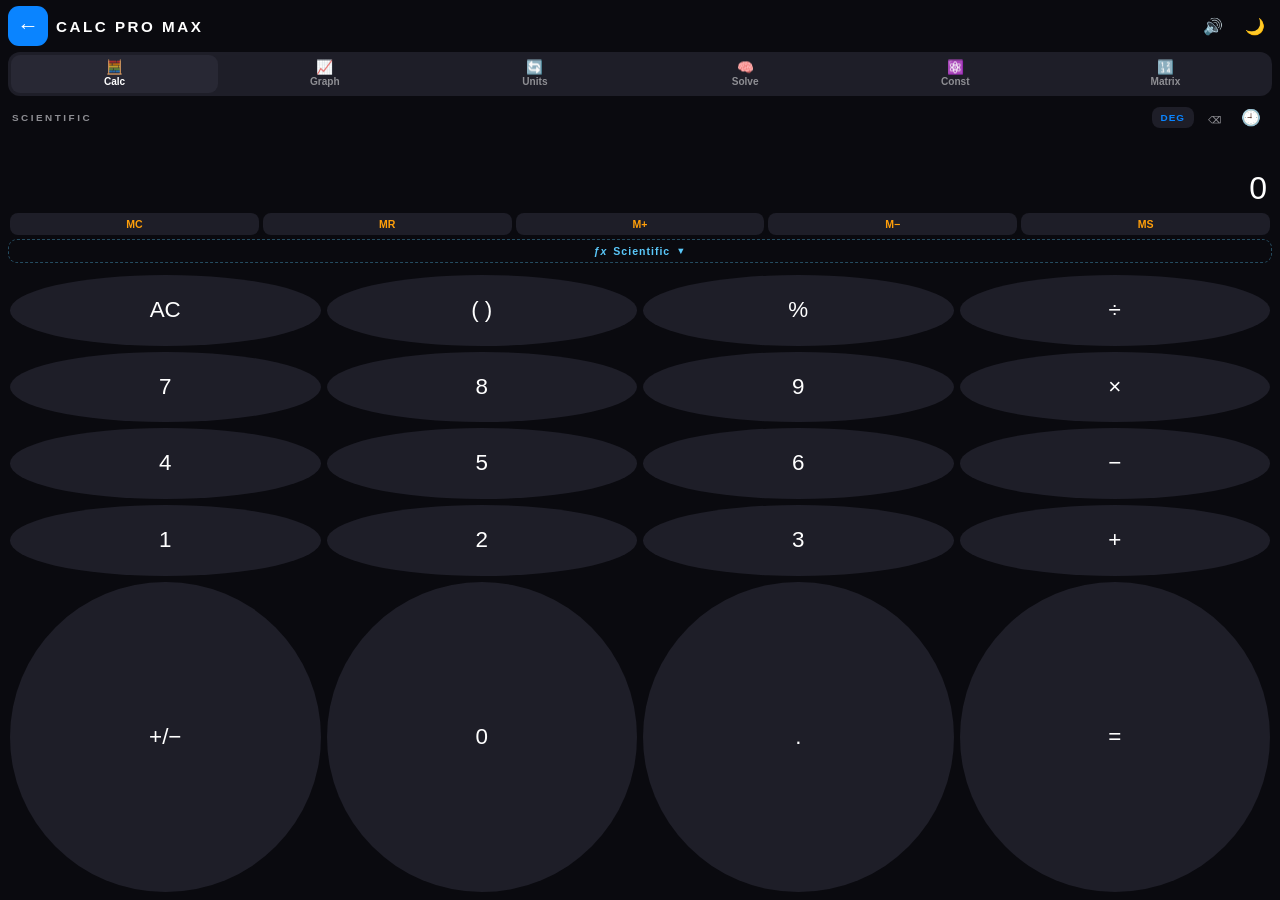
==== index.html @ c40d3df9 "Update index.html" ====
<!DOCTYPE html>
<html lang="am">
<head>
<meta charset="UTF-8">
<meta name="viewport" content="width=device-width, initial-scale=1.0, maximum-scale=1.0, user-scalable=no, viewport-fit=cover">
<meta name="theme-color" content="#0a0a0f">
<meta name="apple-mobile-web-app-capable" content="yes">
<meta name="apple-mobile-web-app-status-bar-style" content="black-translucent">
<meta name="apple-mobile-web-app-title" content="Calc Pro">
<meta name="mobile-web-app-capable" content="yes">
<title>Calculator Pro Max</title>
<link rel="icon" type="image/svg+xml" href="./icon.svg">
<link rel="apple-touch-icon" href="./icon.svg">
<link rel="manifest" href="./manifest.json">
<style>
  * { margin:0; padding:0; box-sizing:border-box; -webkit-tap-highlight-color:transparent; }

  :root {
    --bg: #0a0a0f;
    --card: #14141c;
    --btn: #1e1e28;
    --btn-hover: #282834;
    --accent: #ff9f0a;
    --accent-2: #0a84ff;
    --sci: #1a2536;
    --sci-text: #5ac8fa;
    --text: #ffffff;
    --muted: #8e8e93;
    --op: #2c2c38;
    --green: #30d158;
    --red: #ff453a;
    --border: rgba(255,255,255,.07);
    --input-bg: #14141c;
    --danger: #ff453a;
  }
  body.light {
    --bg: #f5f7fb;
    --card: #ffffff;
    --btn: #ffffff;
    --btn-hover: #e8ebf2;
    --accent: #ff9500;
    --accent-2: #007aff;
    --sci: #e3ecff;
    --sci-text: #007aff;
    --text: #1c1c1e;
    --muted: #6c6c70;
    --op: #e8ebf2;
    --green: #34c759;
    --red: #ff3b30;
    --border: rgba(0,0,0,.08);
    --input-bg: #ffffff;
  }

  /* ═══ FULL SCREEN — NO SCROLL ═══ */
  html, body {
    margin: 0 !important;
    padding: 0 !important;
    width: 100%;
    height: 100%;
    overflow: hidden;
    background: var(--bg) !important;
    overscroll-behavior: none;
  }
  body {
    color: var(--text);
    font-family: -apple-system, BlinkMacSystemFont, "SF Pro Display", "Segoe UI", sans-serif;
    transition: background .3s, color .3s;
  }

  /* ═══ SPLASH ═══ */
  .splash {
    position: fixed; inset: 0;
    background: #0a0a0f;
    display: flex; flex-direction: column;
    align-items: center; justify-content: center;
    gap: 16px; z-index: 9999;
    transition: opacity .4s;
  }
  .splash.hide { opacity: 0; visibility: hidden; }
  .splash-logo {
    font-size: 4.5rem;
    animation: pop .6s cubic-bezier(.34,1.56,.64,1);
    filter: drop-shadow(0 8px 24px rgba(255,159,10,.5));
  }
  .splash-name {
    font-size: .95rem; font-weight: 700; letter-spacing: 5px;
    color: #fff; animation: fade .5s .25s backwards;
  }
  .splash-bar {
    width: 140px; height: 3px; background: rgba(255,255,255,.08);
    border-radius: 99px; overflow: hidden; margin-top: 8px;
  }
  .splash-fill {
    height: 100%; width: 0;
    background: linear-gradient(90deg, #0a84ff, #ff9f0a);
    border-radius: 99px; animation: load 1s .2s forwards;
  }
  @keyframes pop { 0% { transform: scale(.3); opacity: 0; } 100% { transform: scale(1); opacity: 1; } }
  @keyframes fade { from { opacity: 0; transform: translateY(6px); } to { opacity: 1; transform: none; } }
  @keyframes load { to { width: 100%; } }

  /* ═══ APP — FIXED FULL SCREEN ═══ */
  .app {
    width: 100%;
    max-width: 100%;
    height: 100dvh;
    min-height: 100dvh;
    max-height: 100dvh;
    display: flex;
    flex-direction: column;
    overflow: hidden;
    background: var(--bg);
    padding: 8px;
    padding-top: calc(6px + env(safe-area-inset-top, 0px));
    padding-bottom: calc(8px + env(safe-area-inset-bottom, 0px));
  }

  /* ═══ HEADER — UP TOP ═══ */
  .app-header {
    display: flex; align-items: center; gap: 8px;
    padding: 0 0 4px;
    flex-shrink: 0;
    margin-top: 0;
  }
  .back-btn {
    background: var(--accent-2); color: #fff;
    border: none; font-size: 1.35rem; font-weight: 700;
    cursor: pointer; padding: 0; border-radius: 11px;
    display: inline-flex; align-items: center; justify-content: center;
    width: 40px; height: 40px; flex-shrink: 0; line-height: 1;
    transition: .2s;
  }
  .back-btn:active { transform: scale(.9); }
  .app-header .title {
    font-size: .95rem; font-weight: 700; letter-spacing: 2.5px;
    color: var(--text); flex: 1;
  }
  .icon-btn {
    background: none; border: none; color: var(--muted);
    font-size: 1rem; cursor: pointer; padding: 5px 7px;
    border-radius: 8px; font-family: inherit;
    display: inline-flex; align-items: center; justify-content: center;
    min-width: 32px; min-height: 32px; transition: .15s;
  }
  .icon-btn:active { background: var(--btn); color: var(--text); transform: scale(.92); }

  /* ═══ TABS — SLIM & UP ═══ */
  .tabs {
    display: flex; gap: 3px;
    background: var(--btn); padding: 3px;
    border-radius: 12px;
    margin-bottom: 6px;
    margin-top: 2px;
    overflow-x: auto; scrollbar-width: none;
    flex-shrink: 0;
  }
  .tabs::-webkit-scrollbar { display: none; }
  .tabs button {
    flex: 1; min-width: 58px;
    padding: 6px 3px; border: none;
    background: transparent; color: var(--muted);
    font-size: .63rem; font-weight: 600;
    border-radius: 9px; cursor: pointer;
    font-family: inherit; display: flex;
    flex-direction: column; align-items: center; gap: 1px;
    transition: .2s; white-space: nowrap;
  }
  .tabs button .ico { font-size: .85rem; line-height: 1; }
  body:not(.light) .tabs button.active { background: var(--btn-hover); color: var(--text); }
  body.light .tabs button.active { background: #fff; color: var(--text); box-shadow: 0 2px 6px rgba(0,0,0,.08); }

  /* ═══ TAB PANELS ═══ */
  .tab-panel { display: none; }
  .tab-panel.active {
    display: flex;
    flex-direction: column;
    flex: 1;
    min-height: 0;
    animation: slideUp .25s;
  }
  @keyframes slideUp { from { opacity: 0; transform: translateY(6px); } to { opacity: 1; transform: none; } }

  #tab-graph.active,
  #tab-convert.active,
  #tab-solve.active,
  #tab-constants.active,
  #tab-matrix.active {
    overflow-y: auto;
    -webkit-overflow-scrolling: touch;
    padding-bottom: 20px;
  }

  /* ═══ CALC TAB — FITS PERFECTLY ═══ */
  #tab-calc.active {
    overflow: hidden;
    gap: 4px;
  }
  #tab-calc .topbar,
  #tab-calc .display,
  #tab-calc .mem-row,
  #tab-calc .sci-toggle,
  #tab-calc .sci-panel {
    flex-shrink: 0;
  }

  /* TOP BAR */
  .topbar {
    display: flex; justify-content: space-between;
    align-items: center; padding: 0 4px; gap: 4px;
  }
  .brand { font-size: .62rem; letter-spacing: 2.5px; color: var(--muted); font-weight: 600; }
  .top-actions { display: flex; gap: 4px; align-items: center; }

  .mode-btn {
    background: var(--btn);
    color: var(--accent-2);
    border: none;
    font-size: .62rem; font-weight: 700;
    padding: 5px 9px; border-radius: 8px;
    cursor: pointer; letter-spacing: 1px;
    font-family: inherit; transition: .2s;
  }
  .mode-btn.rad { color: var(--green); }

  /* DISPLAY — SLIM */
  .display {
    padding: 6px 6px 4px;
    text-align: right;
    min-height: 58px;
    display: flex; flex-direction: column;
    justify-content: flex-end;
    overflow: hidden;
  }
  .mem-indicator {
    font-size: .6rem;
    color: var(--accent);
    font-weight: 700;
    letter-spacing: 1px;
    height: 11px;
    text-align: left;
    padding-left: 4px;
  }
  .expression {
    font-size: .76rem; color: var(--muted);
    min-height: 15px; word-break: break-all;
    font-variant-numeric: tabular-nums;
    line-height: 1.3;
  }
  .result {
    font-size: 2rem; font-weight: 300;
    letter-spacing: -1px; line-height: 1.05;
    word-break: break-all;
    font-variant-numeric: tabular-nums;
    margin-top: 2px; transition: .15s;
  }
  .result.pop { transform: scale(1.06); color: var(--accent); }
  .result.error { color: var(--danger); font-size: 1.4rem; }

  /* MEMORY ROW */
  .mem-row {
    display: grid;
    grid-template-columns: repeat(5, 1fr);
    gap: 4px;
    padding: 0 2px;
  }
  .mem-row button {
    padding: 5px 2px;
    border: none;
    background: var(--btn);
    color: var(--accent);
    font-size: .66rem;
    font-weight: 700;
    border-radius: 8px;
    cursor: pointer;
    font-family: inherit;
    transition: .15s;
  }
  .mem-row button:active { transform: scale(.92); background: var(--btn-hover); }
  .mem-row button.active { color: var(--green); }

  /* SCI TOGGLE */
  .sci-toggle {
    width: 100%; padding: 5px; margin: 0;
    background: transparent;
    border: 1px dashed rgba(90,200,250,.35);
    border-radius: 9px;
    color: var(--sci-text);
    font-size: .66rem; font-weight: 600;
    letter-spacing: 1px; cursor: pointer;
    font-family: inherit;
    display: flex; justify-content: center;
    align-items: center; gap: 6px;
    transition: .25s;
  }
  .sci-toggle .arrow { transition: transform .3s; font-size: .58rem; }
  .sci-toggle.open .arrow { transform: rotate(180deg); }
  .sci-toggle .fx { font-style: italic; font-weight: 700; }

  .sci-panel {
    max-height: 0; overflow: hidden;
    transition: max-height .35s;
  }
  .sci-panel.open {
    max-height: 150px;
    overflow-y: auto;
    -webkit-overflow-scrolling: touch;
    margin-bottom: 3px;
  }
  .sci-keys {
    display: grid;
    grid-template-columns: repeat(4, 1fr);
    gap: 5px;
    padding-bottom: 3px;
  }

  /* ═══ KEYS — ALL EQUAL CIRCLES ═══ */
  #tab-calc .keys {
    flex: 1 1 auto;
    min-height: 0;
    display: grid;
    grid-template-columns: repeat(4, 1fr);
    grid-template-rows: repeat(4, 1fr);
    gap: 6px;
    margin-top: 4px;
    align-content: center;
    justify-content: center;
    width: 100%;
    padding: 0 2px;
  }

  #tab-calc .keys button.key {
    aspect-ratio: 1 / 1 !important;
    width: 100%;
    height: auto !important;
    max-height: 100%;
    min-height: 0;
    border: none;
    border-radius: 50%;
    background: var(--btn);
    color: var(--text);
    font-size: clamp(.95rem, 4.5vw, 1.4rem);
    font-weight: 400;
    cursor: pointer;
    font-family: inherit;
    display: grid;
    place-items: center;
    user-select: none;
    position: relative;
    overflow: hidden;
    transition: .1s;
    padding: 0;
    line-height: 1;
    justify-self: center;
    align-self: center;
  }

  #tab-calc .keys button.key:active {
    transform: scale(.92);
    background: var(--btn-hover);
  }

  .key.op { background: var(--op); color: var(--accent); font-weight: 500; }
  .key.fn { background: var(--op); color: var(--accent-2); font-size: 1.02rem; }
  .key.eq {
    background: linear-gradient(135deg, var(--accent), #ff6b00);
    color: #fff; font-weight: 600;
  }

  /* SCI KEY */
  .key.sci {
    height: 32px;
    aspect-ratio: auto !important;
    border-radius: 9px;
    background: var(--sci);
    color: var(--sci-text);
    font-size: .72rem;
    font-weight: 600;
    width: 100%;
    max-height: none;
    justify-self: stretch;
    align-self: stretch;
  }
  .key.sci sup { font-size: .5rem; vertical-align: super; }

  .ripple {
    position: absolute; border-radius: 50%;
    background: rgba(255,255,255,.35);
    transform: scale(0); animation: ripple .5s ease-out;
    pointer-events: none;
  }
  body.light .ripple { background: rgba(0,0,0,.15); }
  @keyframes ripple { to { transform: scale(4); opacity: 0; } }

  /* ═══ OVERLAY ═══ */
  .overlay {
    position: fixed; inset: 0;
    background: var(--bg);
    display: flex; flex-direction: column;
    transform: translateY(100%);
    opacity: 0; pointer-events: none;
    transition: .32s cubic-bezier(.32,.72,0,1);
    z-index: 100;
  }
  .overlay.open { transform: translateY(0); opacity: 1; pointer-events: auto; }
  .overlay-header {
    display: flex; align-items: center; gap: 12px;
    padding: 14px 16px;
    padding-top: calc(14px + env(safe-area-inset-top, 0px));
    background: var(--bg);
    border-bottom: 1px solid var(--border);
    flex-shrink: 0;
  }
  .overlay-header h2 { font-size: 1.05rem; font-weight: 600; flex: 1; text-align: center; }
  .overlay-body {
    flex: 1; overflow-y: auto;
    padding: 12px 16px;
    padding-bottom: calc(16px + env(safe-area-inset-bottom, 0px));
    -webkit-overflow-scrolling: touch;
  }
  .history-item {
    padding: 12px 10px;
    border-bottom: 1px solid var(--border);
    cursor: pointer; border-radius: 10px;
    transition: .15s;
  }
  .history-item:active { background: var(--btn); }
  .history-item .h-exp {
    font-size: .76rem; color: var(--muted);
    word-break: break-all;
    font-family: "SF Mono", Menlo, monospace;
  }
  .history-item .h-res {
    font-size: 1.1rem; margin-top: 4px;
    color: var(--accent-2);
    font-family: "SF Mono", Menlo, monospace;
  }
  .empty {
    color: var(--muted);
    font-size: .9rem; text-align: center;
    margin-top: 60px;
  }

  /* ═══ GRAPH ═══ */
  .graph-wrap { display: flex; flex-direction: column; gap: 8px; }
  .input-full {
    width: 100%; padding: 12px 14px;
    font-size: .92rem; border-radius: 12px;
    border: 1px solid var(--border);
    background: var(--input-bg);
    color: var(--text); outline: none;
    font-family: "SF Mono", Menlo, monospace;
    transition: border-color .2s;
  }
  .input-full:focus { border-color: var(--accent-2); }
  .grid-2 { display: grid; grid-template-columns: 1fr 1fr; gap: 6px; }
  .grid-2 input {
    padding: 8px 12px; font-size: .85rem;
    border-radius: 10px; border: 1px solid var(--border);
    background: var(--input-bg); color: var(--text);
    outline: none; font-family: inherit;
    min-width: 0;
  }
  canvas#graphCanvas {
    width: 100%; height: 260px;
    background: var(--input-bg);
    border-radius: 14px;
    border: 1px solid var(--border);
    display: block; touch-action: none;
  }
  .btn-grid {
    display: grid; grid-template-columns: repeat(4, 1fr);
    gap: 6px;
  }
  .btn-grid button {
    padding: 10px; border: none;
    border-radius: 10px;
    background: var(--btn); color: var(--text);
    font-family: inherit; font-weight: 600;
    font-size: .8rem; cursor: pointer;
    transition: .15s;
  }
  .btn-grid button:active { transform: scale(.95); background: var(--btn-hover); }
  .btn-grid button.primary {
    background: linear-gradient(135deg, var(--accent), #ff6b00);
    color: #fff;
  }

  /* ═══ CARDS ═══ */
  .card {
    background: var(--input-bg);
    border-radius: 14px;
    padding: 14px;
    margin-bottom: 10px;
    border: 1px solid var(--border);
  }
  .card h3 {
    font-size: .72rem;
    color: var(--muted);
    text-transform: uppercase;
    letter-spacing: 1.2px;
    margin-bottom: 10px;
    font-weight: 700;
  }

  .chip-row {
    display: flex; gap: 4px;
    margin-bottom: 10px;
    overflow-x: auto;
    padding-bottom: 4px;
    scrollbar-width: none;
  }
  .chip-row::-webkit-scrollbar { display: none; }
  .chip-row button {
    padding: 6px 12px; border: none;
    border-radius: 8px;
    background: var(--btn); color: var(--muted);
    font-size: .74rem; font-family: inherit;
    font-weight: 600; cursor: pointer;
    white-space: nowrap; transition: .2s;
  }
  .chip-row button.active { background: var(--accent-2); color: #fff; }

  .row-3 {
    display: grid;
    grid-template-columns: 1fr auto 1fr;
    gap: 6px; align-items: center;
    margin-bottom: 8px;
  }
  .row-3 input, .row-3 select {
    width: 100%; padding: 10px 12px;
    font-size: .9rem; border-radius: 10px;
    border: 1px solid var(--border);
    background: var(--btn); color: var(--text);
    outline: none; font-family: inherit;
    min-width: 0; transition: .15s;
  }
  .row-3 input:focus, .row-3 select:focus { border-color: var(--accent-2); }
  .swap-btn {
    width: 34px; height: 34px;
    border-radius: 50%; border: none;
    background: var(--btn); color: var(--accent-2);
    font-size: 1rem; cursor: pointer;
    flex-shrink: 0; transition: .2s;
  }
  .swap-btn:active { transform: rotate(180deg) scale(.9); }

  .base-row {
    display: flex; justify-content: space-between;
    align-items: center;
    padding: 10px 12px;
    background: var(--btn);
    border-radius: 10px;
    margin-bottom: 6px;
    font-family: "SF Mono", Menlo, monospace;
    border: 1px solid var(--border);
  }
  .base-row .lbl {
    font-size: .68rem; color: var(--muted);
    text-transform: uppercase;
    letter-spacing: 1px; font-weight: 700;
    font-family: -apple-system, sans-serif;
  }
  .base-row .val {
    font-size: .9rem;
    color: var(--accent-2);
    word-break: break-all;
    text-align: right;
    max-width: 60%;
  }

  .solve-inputs {
    display: flex; gap: 6px;
    margin-bottom: 10px;
    flex-wrap: wrap;
    align-items: center;
    font-family: "SF Mono", Menlo, monospace;
  }
  .solve-inputs input {
    width: 62px; padding: 8px 10px;
    font-size: .9rem; border-radius: 8px;
    border: 1px solid var(--border);
    background: var(--btn); color: var(--text);
    outline: none; font-family: inherit;
    text-align: center;
  }
  .solve-inputs input:focus { border-color: var(--accent-2); }
  .solve-inputs .lbl { color: var(--muted); font-size: .85rem; }

  .primary-btn {
    width: 100%; padding: 12px;
    border: none; border-radius: 10px;
    background: linear-gradient(135deg, var(--accent-2), #0071e3);
    color: #fff; font-family: inherit;
    font-weight: 700; font-size: .9rem;
    cursor: pointer; transition: .15s;
  }
  .primary-btn:active { transform: scale(.98); }

  .result-box {
    margin-top: 10px;
    padding: 12px;
    border-radius: 10px;
    background: var(--btn);
    font-family: "SF Mono", Menlo, monospace;
    font-size: .9rem;
    color: var(--green);
    min-height: 44px;
    display: flex; align-items: center;
    justify-content: center;
    text-align: center;
    word-break: break-all;
    border: 1px solid var(--border);
  }

  .stats-grid {
    display: grid;
    grid-template-columns: repeat(2, 1fr);
    gap: 6px; margin-top: 8px;
  }
  .stat-box {
    background: var(--btn);
    padding: 10px; border-radius: 10px;
    border: 1px solid var(--border);
  }
  .stat-box .lbl {
    font-size: .6rem; color: var(--muted);
    text-transform: uppercase;
    letter-spacing: 1px; font-weight: 700;
    margin-bottom: 3px;
  }
  .stat-box .val {
    font-size: .92rem; color: var(--accent-2);
    font-family: "SF Mono", Menlo, monospace;
    word-break: break-all;
  }

  .stats-input {
    width: 100%; padding: 10px 12px;
    font-size: .85rem; border-radius: 10px;
    border: 1px solid var(--border);
    background: var(--btn); color: var(--text);
    outline: none;
    font-family: "SF Mono", Menlo, monospace;
    margin-bottom: 8px; min-height: 60px;
    resize: vertical;
  }

  .date-row {
    display: grid; grid-template-columns: 1fr 1fr;
    gap: 6px; margin-bottom: 8px;
  }
  .date-row input {
    padding: 10px 12px; font-size: .85rem;
    border-radius: 10px;
    border: 1px solid var(--border);
    background: var(--btn); color: var(--text);
    outline: none; font-family: inherit;
    min-width: 0;
  }

  /* ═══ CONSTANTS ═══ */
  .const-item {
    display: flex;
    justify-content: space-between;
    align-items: center;
    padding: 12px 10px;
    border-bottom: 1px solid var(--border);
    cursor: pointer; transition: .15s;
    border-radius: 8px;
  }
  .const-item:active { background: var(--btn); }
  .const-item .c-info { flex: 1; min-width: 0; }
  .const-item .c-name {
    font-size: .86rem; font-weight: 600;
    color: var(--text); margin-bottom: 2px;
  }
  .const-item .c-sym {
    font-size: .7rem; color: var(--muted);
    font-family: "SF Mono", Menlo, monospace;
  }
  .const-item .c-val {
    font-size: .82rem;
    color: var(--accent-2);
    font-family: "SF Mono", Menlo, monospace;
    text-align: right;
    margin-left: 10px;
    max-width: 45%;
    word-break: break-all;
  }

  /* ═══ MATRIX ═══ */
  .matrix-wrap {
    display: flex; gap: 10px;
    align-items: center; justify-content: center;
    flex-wrap: wrap;
    margin: 10px 0;
  }
  .matrix {
    display: grid;
    grid-template-columns: 1fr 1fr;
    gap: 4px;
    padding: 8px;
    background: var(--btn);
    border-radius: 10px;
    border: 1px solid var(--border);
  }
  .matrix input {
    width: 56px; padding: 8px 4px;
    font-size: .85rem; border-radius: 6px;
    border: 1px solid var(--border);
    background: var(--card);
    color: var(--text);
    outline: none;
    font-family: inherit;
    text-align: center;
  }
  .matrix-sym {
    font-size: 1.4rem;
    color: var(--accent);
    font-weight: 700;
  }

  /* ═══ RESPONSIVE ═══ */
  @media (max-height: 700px) {
    .display { min-height: 50px; padding: 4px 6px 3px; }
    .result { font-size: 1.7rem; }
    .expression { font-size: .7rem; min-height: 13px; }
    #tab-calc .keys { gap: 5px; margin-top: 2px; }
    .key.sci { height: 28px; font-size: .66rem; }
    .mem-row button { padding: 4px 2px; font-size: .6rem; }
    .tabs button { padding: 5px 2px; font-size: .58rem; }
    .tabs button .ico { font-size: .78rem; }
    .mem-indicator { height: 9px; font-size: .55rem; }
  }
  @media (max-height: 600px) {
    .display { min-height: 44px; padding: 3px 4px 2px; }
    .result { font-size: 1.5rem; }
    .expression { font-size: .65rem; min-height: 12px; }
    #tab-calc .keys { gap: 4px; }
    .app { padding: 6px; }
    .app-header { padding: 0 0 2px; gap: 6px; }
    .back-btn { width: 36px; height: 36px; font-size: 1.2rem; }
    .app-header .title { font-size: .85rem; letter-spacing: 2px; }
    .tabs { margin-bottom: 3px; padding: 2px; }
    .tabs button { padding: 4px 2px; font-size: .55rem; }
    .mem-row button { padding: 3px 2px; font-size: .58rem; }
    .sci-toggle { padding: 4px; font-size: .6rem; }
  }
</style>
</head>
<body>

<div class="splash" id="splash">
  <div class="splash-logo">🧮</div>
  <div class="splash-name">CALC PRO MAX</div>
  <div class="splash-bar"><div class="splash-fill"></div></div>
</div>

<div class="app">

  <div class="app-header">
    <button class="back-btn" id="globalBack">←</button>
    <span class="title">CALC PRO MAX</span>
    <button class="icon-btn" id="soundBtn">🔊</button>
    <button class="icon-btn" id="themeBtn">🌙</button>
  </div>

  <div class="tabs">
    <button class="active" data-tab="calc"><span class="ico">🧮</span>Calc</button>
    <button data-tab="graph"><span class="ico">📈</span>Graph</button>
    <button data-tab="convert"><span class="ico">🔄</span>Units</button>
    <button data-tab="solve"><span class="ico">🧠</span>Solve</button>
    <button data-tab="constants"><span class="ico">⚛️</span>Const</button>
    <button data-tab="matrix"><span class="ico">🔢</span>Matrix</button>
  </div>

  <!-- CALC TAB -->
  <div class="tab-panel active" id="tab-calc">
    <div class="topbar">
      <span class="brand">SCIENTIFIC</span>
      <div class="top-actions">
        <button class="mode-btn" id="angleBtn">DEG</button>
        <button class="icon-btn" id="backspaceBtn">⌫</button>
        <button class="icon-btn" id="historyBtn">🕘</button>
      </div>
    </div>

    <div class="display">
      <div class="mem-indicator" id="memInd"></div>
      <div class="expression" id="expression"></div>
      <div class="result" id="result">0</div>
    </div>

    <div class="mem-row">
      <button data-mem="MC">MC</button>
      <button data-mem="MR">MR</button>
      <button data-mem="M+">M+</button>
      <button data-mem="M-">M−</button>
      <button data-mem="MS">MS</button>
    </div>

    <button class="sci-toggle" id="sciToggle">
      <span class="fx">ƒx</span> Scientific <span class="arrow">▼</span>
    </button>

    <div class="sci-panel" id="sciPanel">
      <div class="sci-keys">
        <button class="key sci" data-func="sin">sin</button>
        <button class="key sci" data-func="cos">cos</button>
        <button class="key sci" data-func="tan">tan</button>
        <button class="key sci" data-const="π">π</button>
        <button class="key sci" data-func="asin">sin<sup>−1</sup></button>
        <button class="key sci" data-func="acos">cos<sup>−1</sup></button>
        <button class="key sci" data-func="atan">tan<sup>−1</sup></button>
        <button class="key sci" data-const="e">e</button>
        <button class="key sci" data-func="log">log</button>
        <button class="key sci" data-func="ln">ln</button>
        <button class="key sci" data-func="√">√</button>
        <button class="key sci" data-action="sq">x²</button>
        <button class="key sci" data-action="pow">xʸ</button>
        <button class="key sci" data-action="inv">1/x</button>
        <button class="key sci" data-func="abs">|x|</button>
        <button class="key sci" data-action="fact">n!</button>
        <button class="key sci" data-func="sinh">sinh</button>
        <button class="key sci" data-func="cosh">cosh</button>
        <button class="key sci" data-func="tanh">tanh</button>
        <button class="key sci" data-action="cbrt">∛x</button>
      </div>
    </div>

    <div class="keys" id="keys">
      <button class="key fn" data-action="clear">AC</button>
      <button class="key fn" data-action="paren">( )</button>
      <button class="key fn" data-action="percent">%</button>
      <button class="key op" data-op="÷">÷</button>
      <button class="key" data-num="7">7</button>
      <button class="key" data-num="8">8</button>
      <button class="key" data-num="9">9</button>
      <button class="key op" data-op="×">×</button>
      <button class="key" data-num="4">4</button>
      <button class="key" data-num="5">5</button>
      <button class="key" data-num="6">6</button>
      <button class="key op" data-op="−">−</button>
      <button class="key" data-num="1">1</button>
      <button class="key" data-num="2">2</button>
      <button class="key" data-num="3">3</button>
      <button class="key op" data-op="+">+</button>
      <button class="key fn" data-action="sign">+/−</button>
      <button class="key" data-num="0">0</button>
      <button class="key" data-num=".">.</button>
      <button class="key eq" data-action="equals">=</button>
    </div>

    <div class="overlay" id="historyPanel">
      <div class="overlay-header">
        <button class="back-btn" id="closeHistory">←</button>
        <h2>🕘 ታሪክ</h2>
        <button class="icon-btn" id="clearHistory">🗑</button>
      </div>
      <div class="overlay-body">
        <div id="historyList"></div>
      </div>
    </div>
  </div>

  <!-- GRAPH TAB -->
  <div class="tab-panel" id="tab-graph">
    <div class="graph-wrap">
      <input class="input-full" id="graphFn" value="sin(x)" placeholder="f(x) = ..." spellcheck="false">
      <div class="grid-2">
        <input id="xmin" type="number" value="-10" placeholder="x min">
        <input id="xmax" type="number" value="10" placeholder="x max">
      </div>
      <div class="grid-2">
        <input id="ymin" type="number" value="-5" placeholder="y min">
        <input id="ymax" type="number" value="5" placeholder="y max">
      </div>
      <canvas id="graphCanvas"></canvas>
      <div class="btn-grid">
        <button data-graph="sin(x)">sin</button>
        <button data-graph="cos(x)">cos</button>
        <button data-graph="tan(x)">tan</button>
        <button data-graph="x^2">x²</button>
      </div>
      <div class="btn-grid">
        <button data-graph="x^3">x³</button>
        <button data-graph="√(x)">√x</button>
        <button data-graph="1/x">1/x</button>
        <button data-graph="log(x)">log</button>
      </div>
      <div class="btn-grid">
        <button data-graph="e^x">eˣ</button>
        <button data-graph="abs(x)">|x|</button>
        <button data-graph="x^2-4">x²−4</button>
        <button class="primary" id="plotBtn">📈 Plot</button>
      </div>
    </div>
  </div>

  <!-- CONVERT TAB -->
  <div class="tab-panel" id="tab-convert">
    <div class="card">
      <h3>📏 Unit Converter</h3>
      <div class="chip-row" id="convCat">
        <button class="active" data-cat="length">Length</button>
        <button data-cat="mass">Mass</button>
        <button data-cat="temp">Temp</button>
        <button data-cat="area">Area</button>
        <button data-cat="volume">Volume</button>
        <button data-cat="speed">Speed</button>
        <button data-cat="time">Time</button>
        <button data-cat="data">Data</button>
      </div>
      <div class="row-3">
        <input id="convFrom" type="number" value="1" step="any">
        <button class="swap-btn" id="swapConv">⇅</button>
        <input id="convTo" type="number" readonly>
      </div>
      <div class="row-3">
        <select id="unitFrom"></select>
        <span></span>
        <select id="unitTo"></select>
      </div>
    </div>

    <div class="card">
      <h3>💻 Base Converter</h3>
      <input id="baseInput" class="input-full" value="255" placeholder="Enter number..." style="margin-bottom:8px">
      <div class="base-row"><span class="lbl">Decimal</span><span class="val" id="baseDec">255</span></div>
      <div class="base-row"><span class="lbl">Binary</span><span class="val" id="baseBin">11111111</span></div>
      <div class="base-row"><span class="lbl">Octal</span><span class="val" id="baseOct">377</span></div>
      <div class="base-row"><span class="lbl">Hex</span><span class="val" id="baseHex">FF</span></div>
    </div>
  </div>

  <!-- SOLVE TAB -->
  <div class="tab-panel" id="tab-solve">
    <div class="card">
      <h3>📐 Linear (ax + b = 0)</h3>
      <div class="solve-inputs">
        <input id="linA" type="number" value="2">
        <span class="lbl">x +</span>
        <input id="linB" type="number" value="-8">
        <span class="lbl">= 0</span>
      </div>
      <button class="primary-btn" data-solve="linear">Solve</button>
      <div class="result-box" id="linearResult">—</div>
    </div>

    <div class="card">
      <h3>📊 Quadratic (ax² + bx + c = 0)</h3>
      <div class="solve-inputs">
        <input id="qA" type="number" value="1">
        <span class="lbl">x² +</span>
        <input id="qB" type="number" value="-5">
        <span class="lbl">x +</span>
        <input id="qC" type="number" value="6">
      </div>
      <button class="primary-btn" data-solve="quad">Solve</button>
      <div class="result-box" id="quadResult">—</div>
    </div>

    <div class="card">
      <h3>📈 Statistics</h3>
      <textarea id="statsInput" class="stats-input">10, 20, 30, 40, 50</textarea>
      <button class="primary-btn" data-solve="stats">Calculate</button>
      <div class="stats-grid">
        <div class="stat-box"><div class="lbl">Count</div><div class="val" id="statCount">—</div></div>
        <div class="stat-box"><div class="lbl">Sum</div><div class="val" id="statSum">—</div></div>
        <div class="stat-box"><div class="lbl">Mean</div><div class="val" id="statMean">—</div></div>
        <div class="stat-box"><div class="lbl">Median</div><div class="val" id="statMed">—</div></div>
        <div class="stat-box"><div class="lbl">Min</div><div class="val" id="statMin">—</div></div>
        <div class="stat-box"><div class="lbl">Max</div><div class="val" id="statMax">—</div></div>
        <div class="stat-box"><div class="lbl">Range</div><div class="val" id="statRange">—</div></div>
        <div class="stat-box"><div class="lbl">Std Dev</div><div class="val" id="statSd">—</div></div>
      </div>
    </div>

    <div class="card">
      <h3>📅 Date Calculator</h3>
      <div class="date-row">
        <input id="dateA" type="date">
        <input id="dateB" type="date">
      </div>
      <button class="primary-btn" data-solve="date">Calculate</button>
      <div class="result-box" id="dateResult">—</div>
    </div>
  </div>

  <!-- CONSTANTS TAB -->
  <div class="tab-panel" id="tab-constants">
    <div class="card">
      <h3>⚛️ Constants Library</h3>
      <div class="chip-row" id="constCat">
        <button class="active" data-ccat="physics">Physics</button>
        <button data-ccat="math">Math</button>
        <button data-ccat="astro">Astro</button>
      </div>
      <div id="constList"></div>
    </div>
  </div>

  <!-- MATRIX TAB -->
  <div class="tab-panel" id="tab-matrix">
    <div class="card">
      <h3>🔢 Matrix Calculator (2×2)</h3>
      <div class="matrix-wrap">
        <div class="matrix" id="matA">
          <input type="number" value="1" step="any"><input type="number" value="2" step="any">
          <input type="number" value="3" step="any"><input type="number" value="4" step="any">
        </div>
        <span class="matrix-sym" id="matOp">+</span>
        <div class="matrix" id="matB">
          <input type="number" value="5" step="any"><input type="number" value="6" step="any">
          <input type="number" value="7" step="any"><input type="number" value="8" step="any">
        </div>
      </div>
      <div class="btn-grid" style="margin-bottom:10px">
        <button data-matop="+" class="active">A+B</button>
        <button data-matop="-">A−B</button>
        <button data-matop="*">A×B</button>
        <button data-matop="det">Det A</button>
      </div>
      <button class="primary-btn" id="calcMat">Calculate</button>
      <div class="result-box" id="matResult" style="font-size:.85rem">—</div>
    </div>
  </div>

</div>

<script>
(function () {
  "use strict";

  /* SERVICE WORKER */
  if ("serviceWorker" in navigator) {
    window.addEventListener("load", () => {
      navigator.serviceWorker.register("./sw.js").catch(() => {});
    });
  }

  /* SPLASH */
  window.addEventListener("load", () => {
    const s = document.getElementById("splash");
    if (!s) return;
    setTimeout(() => s.classList.add("hide"), 1000);
    setTimeout(() => s.remove(), 1500);
  });

  /* SOUND + HAPTIC */
  const soundOn = { v: localStorage.getItem("calc_sound") !== "off" };
  let audioCtx = null;
  function playClick(type) {
    if (!soundOn.v) return;
    try {
      audioCtx = audioCtx || new (window.AudioContext || window.webkitAudioContext)();
      const o = audioCtx.createOscillator();
      const g = audioCtx.createGain();
      o.connect(g); g.connect(audioCtx.destination);
      if (type === "equals") { o.frequency.value = 880; o.type = "sine"; }
      else if (type === "clear") { o.frequency.value = 220; o.type = "square"; }
      else { o.frequency.value = 620; o.type = "sine"; }
      g.gain.setValueAtTime(0.06, audioCtx.currentTime);
      g.gain.exponentialRampToValueAtTime(0.001, audioCtx.currentTime + 0.08);
      o.start(); o.stop(audioCtx.currentTime + 0.08);
    } catch {}
  }
  function haptic(ms) { if (navigator.vibrate) navigator.vibrate(ms || 8); }

  /* TABS */
  function switchTab(name) {
    document.querySelectorAll(".tabs button").forEach(b => b.classList.remove("active"));
    document.querySelectorAll(".tab-panel").forEach(p => p.classList.remove("active"));
    const btn = document.querySelector(`.tabs button[data-tab="${name}"]`);
    if (btn) btn.classList.add("active");
    const panel = document.getElementById("tab-" + name);
    if (panel) panel.classList.add("active");
    if (name === "graph") setTimeout(plotGraph, 50);
  }
  document.querySelectorAll(".tabs button").forEach(btn => {
    btn.addEventListener("click", () => {
      switchTab(btn.dataset.tab);
      playClick(); haptic(6);
    });
  });

  /* GLOBAL BACK */
  const histPanel = document.getElementById("historyPanel");
  document.getElementById("globalBack").addEventListener("click", () => {
    playClick(); haptic(8);
    if (histPanel.classList.contains("open")) { histPanel.classList.remove("open"); return; }
    const activeTab = document.querySelector(".tabs button.active")?.dataset.tab;
    if (activeTab && activeTab !== "calc") { switchTab("calc"); return; }
    if (window.history.length > 1) window.history.back();
  });

  /* THEME + SOUND */
  const themeBtn = document.getElementById("themeBtn");
  const soundBtn = document.getElementById("soundBtn");
  if ((localStorage.getItem("calc_theme") || "dark") === "light") {
    document.body.classList.add("light");
    themeBtn.textContent = "☀️";
  }
  themeBtn.addEventListener("click", () => {
    document.body.classList.toggle("light");
    const isLight = document.body.classList.contains("light");
    themeBtn.textContent = isLight ? "☀️" : "🌙";
    localStorage.setItem("calc_theme", isLight ? "light" : "dark");
    playClick(); haptic(8);
    setTimeout(plotGraph, 50);
  });
  soundBtn.textContent = soundOn.v ? "🔊" : "🔇";
  soundBtn.addEventListener("click", () => {
    soundOn.v = !soundOn.v;
    soundBtn.textContent = soundOn.v ? "🔊" : "🔇";
    localStorage.setItem("calc_sound", soundOn.v ? "on" : "off");
    if (soundOn.v) playClick();
    haptic(8);
  });

  /* MATH ENGINE */
  const FUNCS = ["asin","acos","atan","sinh","cosh","tanh","sin","cos","tan","log","ln","√","abs"];
  function tokenize(s) {
    const t = []; let i = 0;
    while (i < s.length) {
      const c = s[i];
      if (c === " " || c === "\t") { i++; continue; }
      if (/[0-9.]/.test(c)) {
        let num = "";
        while (i < s.length && /[0-9.]/.test(s[i])) num += s[i++];
        if ((num.match(/\./g) || []).length > 1) throw new Error("S");
        t.push({ t: "num", v: parseFloat(num) }); continue;
      }
      if (c === "π") { t.push({ t: "num", v: Math.PI }); i++; continue; }
      if (c === "e" && !/[a-z]/.test(s[i+1] || "")) { t.push({ t: "num", v: Math.E }); i++; continue; }
      if (c === "x" || c === "X") { t.push({ t: "var", v: "x" }); i++; continue; }
      let m = false;
      for (const f of FUNCS) {
        if (s.startsWith(f, i)) { t.push({ t: "func", v: f }); i += f.length; m = true; break; }
      }
      if (m) continue;
      if ("+-−×÷*/^".includes(c)) {
        let op = c; if (c === "-") op = "−"; if (c === "*") op = "×"; if (c === "/") op = "÷";
        t.push({ t: "op", v: op }); i++; continue;
      }
      if (c === "(") { t.push({ t: "(" }); i++; continue; }
      if (c === ")") { t.push({ t: ")" }); i++; continue; }
      if (c === "!") { t.push({ t: "post", v: "!" }); i++; continue; }
      if (c === "%") { t.push({ t: "post", v: "%" }); i++; continue; }
      throw new Error("B");
    }
    return t;
  }
  const prec = { "+": 1, "−": 1, "×": 2, "÷": 2, "u-": 3, "^": 4 };
  const rightAssoc = { "^": true, "u-": true };
  function toRPN(tokens) {
    const out = [], ops = []; let prev = null;
    for (const tk of tokens) {
      if (tk.t === "num" || tk.t === "var") out.push(tk);
      else if (tk.t === "func") ops.push(tk);
      else if (tk.t === "post") out.push(tk);
      else if (tk.t === "op") {
        if (tk.v === "−") {
          const isU = !prev || prev.t === "op" || prev.t === "(" || prev.t === "func";
          if (isU) { ops.push({ t: "op", v: "u-" }); prev = tk; continue; }
        }
        const p = prec[tk.v];
        while (ops.length) {
          const top = ops[ops.length - 1];
          if (top.t === "(") break;
          const tp = top.t === "func" ? 10 : prec[top.v];
          if (tp > p || (tp === p && !rightAssoc[tk.v])) out.push(ops.pop());
          else break;
        }
        ops.push(tk);
      } else if (tk.t === "(") ops.push(tk);
      else if (tk.t === ")") {
        while (ops.length && ops[ops.length - 1].t !== "(") out.push(ops.pop());
        if (!ops.length) throw new Error("M");
        ops.pop();
        if (ops.length && ops[ops.length - 1].t === "func") out.push(ops.pop());
      }
      prev = tk;
    }
    while (ops.length) {
      const o = ops.pop();
      if (o.t === "(") throw new Error("M");
      out.push(o);
    }
    return out;
  }
  function fact(n) {
    if (n < 0 || !Number.isInteger(n)) throw new Error("E");
    if (n > 170) return Infinity;
    let r = 1; for (let i = 2; i <= n; i++) r *= i;
    return r;
  }
  let angleMode = "DEG";
  function applyFunc(f, x) {
    const toRad = angleMode === "DEG" ? x * Math.PI / 180 : x;
    const fromRad = angleMode === "DEG" ? 180 / Math.PI : 1;
    switch (f) {
      case "sin": return Math.sin(toRad);
      case "cos": return Math.cos(toRad);
      case "tan": { const t = Math.tan(toRad); if (Math.abs(t) > 1e15) throw new Error("E"); return t; }
      case "asin": if (x < -1 || x > 1) throw new Error("E"); return Math.asin(x) * fromRad;
      case "acos": if (x < -1 || x > 1) throw new Error("E"); return Math.acos(x) * fromRad;
      case "atan": return Math.atan(x) * fromRad;
      case "sinh": return Math.sinh(x);
      case "cosh": return Math.cosh(x);
      case "tanh": return Math.tanh(x);
      case "log": if (x <= 0) throw new Error("E"); return Math.log10(x);
      case "ln": if (x <= 0) throw new Error("E"); return Math.log(x);
      case "√": if (x < 0) throw new Error("E"); return Math.sqrt(x);
      case "abs": return Math.abs(x);
    }
    throw new Error("U");
  }
  function applyOp(op, a, b) {
    switch (op) {
      case "+": return a + b;
      case "−": return a - b;
      case "×": return a * b;
      case "÷": if (b === 0) throw new Error("÷0"); return a / b;
      case "^": return Math.pow(a, b);
    }
  }
  function evalRPN(rpn, scope) {
    const st = [];
    for (const tk of rpn) {
      if (tk.t === "num") { st.push(tk.v); continue; }
      if (tk.t === "var") {
        if (!scope || !(tk.v in scope)) throw new Error("V");
        st.push(scope[tk.v]); continue;
      }
      if (tk.t === "func") {
        const x = st.pop(); if (x === undefined) throw new Error("S");
        st.push(applyFunc(tk.v, x)); continue;
      }
      if (tk.t === "post") {
        const x = st.pop(); if (x === undefined) throw new Error("S");
        if (tk.v === "!") st.push(fact(x));
        else if (tk.v === "%") st.push(x / 100);
        continue;
      }
      if (tk.t === "op") {
        if (tk.v === "u-") { const x = st.pop(); st.push(-x); continue; }
        const b = st.pop(), a = st.pop();
        if (a === undefined || b === undefined) throw new Error("S");
        st.push(applyOp(tk.v, a, b));
      }
    }
    if (st.length !== 1) throw new Error("S");
    const r = st[0];
    if (!isFinite(r) || isNaN(r)) throw new Error("M");
    return r;
  }
  function evaluate(s, scope) { return evalRPN(toRPN(tokenize(s)), scope); }
  function fmt(n) {
    if (Number.isInteger(n) && Math.abs(n) < 1e15) return n.toString();
    return parseFloat(n.toPrecision(12)).toString();
  }

  /* CALC */
  const exprEl = document.getElementById("expression");
  const resEl = document.getElementById("result");
  const keysEl = document.getElementById("keys");
  const sciPanel = document.getElementById("sciPanel");
  const sciToggle = document.getElementById("sciToggle");
  const histList = document.getElementById("historyList");
  const angleBtn = document.getElementById("angleBtn");
  const memInd = document.getElementById("memInd");

  let expr = "";
  let memory = parseFloat(localStorage.getItem("calc_memory") || "0") || 0;
  let hasMemory = localStorage.getItem("calc_has_mem") === "1";
  let hist = loadH();

  function updateMemInd() {
    memInd.textContent = hasMemory ? `M = ${fmt(memory)}` : "";
  }
  function prettify(s) {
    return s.replace(/×/g, " × ").replace(/÷/g, " ÷ ")
      .replace(/\+/g, " + ").replace(/−/g, " − ")
      .replace(/\^/g, " ^ ").replace(/\s+/g, " ").trim();
  }
  function autoClose(s) {
    const o = (s.match(/\(/g) || []).length;
    const c = (s.match(/\)/g) || []).length;
    return s + ")".repeat(Math.max(0, o - c));
  }
  function updateDisplay() {
    exprEl.textContent = prettify(expr);
    if (!expr) { resEl.textContent = "0"; resEl.classList.remove("error"); return; }
    try {
      resEl.textContent = fmt(evaluate(autoClose(expr)));
      resEl.classList.remove("error");
    } catch {}
  }
  function addN(n) {
    if (expr.length > 100) return;
    const last = expr.split(/[+\-−×÷()^!%]/).pop();
    if (n === "." && last.includes(".")) return;
    if (last === "" && n === ".") n = "0.";
    expr += n; updateDisplay();
  }
  function addOp(op) {
    if (!expr) { if (op === "−") { expr = "−"; updateDisplay(); } return; }
    const last = expr.slice(-1);
    if ("+−×÷^".includes(last)) expr = expr.slice(0, -1) + op;
    else if (last === "(") { if (op === "−") expr += op; }
    else expr += op;
    updateDisplay();
  }
  function addF(f) { expr += f + "("; updateDisplay(); }
  function addC(c) { expr += c; updateDisplay(); }
  function clearAll() { expr = ""; resEl.textContent = "0"; exprEl.textContent = ""; resEl.classList.remove("error"); }
  function bksp() {
    if (!expr) return;
    for (const f of FUNCS) {
      if (expr.endsWith(f + "(")) { expr = expr.slice(0, -f.length - 1); updateDisplay(); return; }
    }
    expr = expr.slice(0, -1); updateDisplay();
    if (!expr) resEl.textContent = "0";
  }
  function toggleP() {
    const o = (expr.match(/\(/g) || []).length;
    const c = (expr.match(/\)/g) || []).length;
    const last = expr.slice(-1);
    if (o > c && /[0-9)%!πe]/.test(last)) expr += ")";
    else if (!expr || "+−×÷^(".includes(last)) expr += "(";
    else if (/[0-9πe)%!]/.test(last)) expr += "×(";
    else expr += "(";
    updateDisplay();
  }
  function pct() {
    if (!expr) return;
    const last = expr.slice(-1);
    if (/[0-9)πe%!]/.test(last)) { expr += "%"; updateDisplay(); }
  }
  function sgn() {
    if (!expr) return;
    const m = expr.match(/(\d+\.?\d*)$/);
    if (!m) return;
    const i = expr.length - m[0].length;
    expr = expr.slice(0, i) + "(−" + m[0] + ")";
    updateDisplay();
  }
  function eq() {
    if (!expr) return;
    try {
      const val = evaluate(autoClose(expr));
      const out = fmt(val);
      resEl.classList.add("pop");
      setTimeout(() => resEl.classList.remove("pop"), 180);
      hist.unshift({ e: prettify(expr), r: out, t: Date.now() });
      hist = hist.slice(0, 50); saveH(); renderH();
      expr = out; exprEl.textContent = ""; resEl.textContent = out;
    } catch {
      resEl.textContent = "Error";
      resEl.classList.add("error");
      setTimeout(clearAll, 1200);
    }
  }

  function loadH() {
    try { return JSON.parse(localStorage.getItem("calc_h2") || "[]"); } catch { return []; }
  }
  function saveH() { try { localStorage.setItem("calc_h2", JSON.stringify(hist.slice(0, 50))); } catch {} }
  function renderH() {
    if (!hist.length) {
      histList.innerHTML = '<p class="empty">እስካሁን ምንም ስሌት የለም</p>';
      return;
    }
    histList.innerHTML = hist.map((h, i) =>
      `<div class="history-item" data-i="${i}">
        <div class="h-exp">${h.e}</div>
        <div class="h-res">= ${h.r}</div>
      </div>`).join("");
  }
  histList.addEventListener("click", (ev) => {
    const item = ev.target.closest(".history-item");
    if (!item) return;
    const h = hist[+item.dataset.i];
    expr = h.r; resEl.textContent = h.r; exprEl.textContent = "";
    histPanel.classList.remove("open");
    playClick(); haptic(8);
  });

  function ripple(btn, ev) {
    const a = btn.dataset.action;
    if (a === "equals") playClick("equals");
    else if (a === "clear") playClick("clear");
    else playClick();
    haptic(a === "equals" ? 15 : 8);
    const r = document.createElement("span");
    r.className = "ripple";
    const rect = btn.getBoundingClientRect();
    const size = Math.max(rect.width, rect.height);
    r.style.width = r.style.height = size + "px";
    r.style.left = (ev.clientX - rect.left - size / 2) + "px";
    r.style.top = (ev.clientY - rect.top - size / 2) + "px";
    btn.appendChild(r);
    setTimeout(() => r.remove(), 500);
  }

  keysEl.addEventListener("click", (ev) => {
    const b = ev.target.closest("button.key"); if (!b) return;
    ripple(b, ev);
    if (b.dataset.num !== undefined) return addN(b.dataset.num);
    if (b.dataset.op) return addOp(b.dataset.op);
    switch (b.dataset.action) {
      case "clear": return clearAll();
      case "paren": return toggleP();
      case "percent": return pct();
      case "sign": return sgn();
      case "equals": return eq();
    }
  });
  sciPanel.addEventListener("click", (ev) => {
    const b = ev.target.closest("button.key"); if (!b) return;
    ripple(b, ev);
    if (b.dataset.func) return addF(b.dataset.func);
    if (b.dataset.const) return addC(b.dataset.const);
    switch (b.dataset.action) {
      case "sq": expr += "^2"; updateDisplay(); break;
      case "pow": expr += "^"; updateDisplay(); break;
      case "inv": expr += "1÷("; updateDisplay(); break;
      case "fact": expr += "!"; updateDisplay(); break;
      case "cbrt": expr += "cbrt("; updateDisplay(); break;
    }
  });
  sciToggle.addEventListener("click", () => {
    sciPanel.classList.toggle("open");
    sciToggle.classList.toggle("open");
    sciToggle.querySelector(".arrow").textContent = sciPanel.classList.contains("open") ? "▲" : "▼";
    playClick(); haptic(6);
  });
  angleBtn.addEventListener("click", () => {
    angleMode = angleMode === "DEG" ? "RAD" : "DEG";
    angleBtn.textContent = angleMode;
    angleBtn.classList.toggle("rad", angleMode === "RAD");
    playClick(); haptic(8); updateDisplay();
  });
  document.getElementById("backspaceBtn").addEventListener("click", () => { bksp(); playClick(); haptic(6); });
  document.getElementById("historyBtn").addEventListener("click", () => {
    renderH(); histPanel.classList.add("open");
    playClick(); haptic(8);
  });
  document.getElementById("closeHistory").addEventListener("click", () => {
    histPanel.classList.remove("open"); playClick(); haptic(6);
  });
  document.getElementById("clearHistory").addEventListener("click", () => {
    hist = []; saveH(); renderH(); playClick("clear"); haptic(12);
  });

  /* MEMORY */
  document.querySelectorAll("[data-mem]").forEach(b => {
    b.addEventListener("click", () => {
      const op = b.dataset.mem;
      playClick(); haptic(8);
      try {
        if (op === "MC") { memory = 0; hasMemory = false; }
        else if (op === "MR") { if (hasMemory) { expr += fmt(memory); updateDisplay(); } }
        else if (op === "M+") {
          const val = expr ? evaluate(autoClose(expr)) : 0;
          memory += val; hasMemory = true;
        }
        else if (op === "M-") {
          const val = expr ? evaluate(autoClose(expr)) : 0;
          memory -= val; hasMemory = true;
        }
        else if (op === "MS") {
          memory = expr ? evaluate(autoClose(expr)) : 0;
          hasMemory = true;
        }
        localStorage.setItem("calc_memory", memory.toString());
        localStorage.setItem("calc_has_mem", hasMemory ? "1" : "0");
        updateMemInd();
      } catch {}
    });
  });

  document.addEventListener("keydown", (e) => {
    if (!document.getElementById("tab-calc").classList.contains("active")) return;
    if (document.activeElement && ["INPUT","TEXTAREA","SELECT"].includes(document.activeElement.tagName)) return;
    const k = e.key;
    if (/^[0-9.]$/.test(k)) { addN(k); playClick(); e.preventDefault(); }
    else if (k === "+") { addOp("+"); playClick(); e.preventDefault(); }
    else if (k === "-") { addOp("−"); playClick(); e.preventDefault(); }
    else if (k === "*") { addOp("×"); playClick(); e.preventDefault(); }
    else if (k === "/") { addOp("÷"); playClick(); e.preventDefault(); }
    else if (k === "^") { addOp("^"); playClick(); e.preventDefault(); }
    else if (k === "%") { pct(); playClick(); e.preventDefault(); }
    else if (k === "(" || k === ")") { toggleP(); playClick(); e.preventDefault(); }
    else if (k === "Enter" || k === "=") { eq(); playClick("equals"); haptic(15); e.preventDefault(); }
    else if (k === "Backspace") { bksp(); playClick(); e.preventDefault(); }
    else if (k === "Escape") { clearAll(); playClick("clear"); e.preventDefault(); }
  });

  resEl.style.cursor = "pointer";
  resEl.onclick = () => {
    const t = resEl.textContent;
    if (t === "0" || t === "Error") return;
    navigator.clipboard?.writeText(t).then(() => {
      const old = resEl.textContent;
      resEl.textContent = "✓ Copied";
      playClick("equals"); haptic(15);
      setTimeout(() => (resEl.textContent = old), 700);
    });
  };

  /* GRAPH */
  const canvas = document.getElementById("graphCanvas");
  const ctx = canvas.getContext("2d");
  const graphFnEl = document.getElementById("graphFn");
  function resizeC() {
    const dpr = window.devicePixelRatio || 1;
    const r = canvas.getBoundingClientRect();
    canvas.width = r.width * dpr;
    canvas.height = r.height * dpr;
    ctx.setTransform(dpr, 0, 0, dpr, 0, 0);
  }
  function cVar(v) { return getComputedStyle(document.body).getPropertyValue(v).trim(); }
  function plotGraph() {
    resizeC();
    const W = canvas.clientWidth, H = canvas.clientHeight;
    const xmin = parseFloat(document.getElementById("xmin").value) || -10;
    const xmax = parseFloat(document.getElementById("xmax").value) || 10;
    const ymin = parseFloat(document.getElementById("ymin").value) || -5;
    const ymax = parseFloat(document.getElementById("ymax").value) || 5;
    ctx.clearRect(0, 0, W, H);
    const tc = cVar("--muted") || "#8e8e93";
    const gc = document.body.classList.contains("light") ? "rgba(0,0,0,.06)" : "rgba(255,255,255,.06)";
    const ac = document.body.classList.contains("light") ? "rgba(0,0,0,.3)" : "rgba(255,255,255,.3)";
    const xP = x => ((x - xmin) / (xmax - xmin)) * W;
    const yP = y => H - ((y - ymin) / (ymax - ymin)) * H;
    ctx.strokeStyle = gc; ctx.lineWidth = 1;
    const sX = niceStep((xmax - xmin) / 10);
    const sY = niceStep((ymax - ymin) / 8);
    for (let x = Math.ceil(xmin / sX) * sX; x <= xmax; x += sX) {
      const px = xP(x); ctx.beginPath(); ctx.moveTo(px, 0); ctx.lineTo(px, H); ctx.stroke();
    }
    for (let y = Math.ceil(ymin / sY) * sY; y <= ymax; y += sY) {
      const py = yP(y); ctx.beginPath(); ctx.moveTo(0, py); ctx.lineTo(W, py); ctx.stroke();
    }
    ctx.strokeStyle = ac; ctx.lineWidth = 1.5;
    if (ymin <= 0 && ymax >= 0) { const py = yP(0); ctx.beginPath(); ctx.moveTo(0, py); ctx.lineTo(W, py); ctx.stroke(); }
    if (xmin <= 0 && xmax >= 0) { const px = xP(0); ctx.beginPath(); ctx.moveTo(px, 0); ctx.lineTo(px, H); ctx.stroke(); }
    ctx.fillStyle = tc; ctx.font = "10px system-ui"; ctx.textAlign = "center";
    for (let x = Math.ceil(xmin / sX) * sX; x <= xmax; x += sX) {
      if (Math.abs(x) < 1e-9) continue;
      const px = xP(x);
      ctx.fillText(fmtShort(x), px, Math.min(H - 4, yP(0) + 12));
    }
    const fn = graphFnEl.value.trim();
    if (!fn) return;
    ctx.strokeStyle = cVar("--accent") || "#ff9f0a";
    ctx.lineWidth = 2; ctx.lineJoin = "round"; ctx.beginPath();
    let started = false;
    const samples = W * 2;
    for (let i = 0; i <= samples; i++) {
      const x = xmin + (i / samples) * (xmax - xmin);
      let y;
      try { y = evaluate(fn.replace(/X/g, "x"), { x }); } catch { started = false; continue; }
      if (!isFinite(y)) { started = false; continue; }
      const px = xP(x), py = yP(y);
      if (py < -H * 5 || py > H * 6) { started = false; continue; }
      if (!started) { ctx.moveTo(px, py); started = true; }
      else ctx.lineTo(px, py);
    }
    ctx.stroke();
    ctx.fillStyle = cVar("--accent-2") || "#0a84ff";
    ctx.font = "600 12px system-ui"; ctx.textAlign = "left";
    ctx.fillText("f(x) = " + fn, 8, 16);
  }
  function niceStep(raw) {
    const pow = Math.pow(10, Math.floor(Math.log10(raw)));
    const n = raw / pow;
    let s;
    if (n < 1.5) s = 1; else if (n < 3) s = 2; else if (n < 7) s = 5; else s = 10;
    return s * pow;
  }
  function fmtShort(n) {
    if (Math.abs(n) < 0.001 && n !== 0) return n.toExponential(1);
    return Number.isInteger(n) ? n.toString() : n.toFixed(1);
  }
  document.getElementById("plotBtn").addEventListener("click", () => { plotGraph(); playClick("equals"); haptic(12); });
  graphFnEl.addEventListener("keydown", e => { if (e.key === "Enter") plotGraph(); });
  ["xmin","xmax","ymin","ymax"].forEach(id => document.getElementById(id).addEventListener("change", plotGraph));
  document.querySelectorAll("[data-graph]").forEach(b => {
    b.addEventListener("click", () => {
      graphFnEl.value = b.dataset.graph;
      const fn = b.dataset.graph;
      if (fn.includes("sin") || fn.includes("cos") || fn.includes("tan")) {
        document.getElementById("xmin").value = -10; document.getElementById("xmax").value = 10;
        document.getElementById("ymin").value = -2; document.getElementById("ymax").value = 2;
      } else if (fn === "1/x" || fn === "log(x)" || fn === "√(x)") {
        document.getElementById("xmin").value = -1; document.getElementById("xmax").value = 10;
        document.getElementById("ymin").value = -5; document.getElementById("ymax").value = 5;
      } else if (fn === "e^x") {
        document.getElementById("xmin").value = -3; document.getElementById("xmax").value = 3;
        document.getElementById("ymin").value = -1; document.getElementById("ymax").value = 20;
      } else {
        document.getElementById("xmin").value = -5; document.getElementById("xmax").value = 5;
        document.getElementById("ymin").value = -10; document.getElementById("ymax").value = 10;
      }
      plotGraph(); playClick(); haptic(6);
    });
  });
  window.addEventListener("resize", () => {
    if (document.getElementById("tab-graph").classList.contains("active")) plotGraph();
  });

  /* UNITS */
  const UNITS = {
    length: { m: 1, km: 1000, cm: 0.01, mm: 0.001, mi: 1609.344, yd: 0.9144, ft: 0.3048, in: 0.0254, nmi: 1852 },
    mass: { kg: 1, g: 0.001, mg: 1e-6, lb: 0.45359237, oz: 0.028349523125, t: 1000, st: 6.35029318 },
    area: { "m²": 1, "km²": 1e6, "cm²": 1e-4, "ha": 10000, "acre": 4046.8564224, "ft²": 0.09290304, "mi²": 2589988.110336 },
    volume: { L: 1, mL: 0.001, "m³": 1000, "cm³": 0.001, gal: 3.785411784, qt: 0.946352946, pt: 0.473176473, cup: 0.2365882365, floz: 0.0295735295625 },
    speed: { "m/s": 1, "km/h": 0.277778, mph: 0.44704, knot: 0.514444, "ft/s": 0.3048 },
    time: { s: 1, min: 60, h: 3600, day: 86400, week: 604800, month: 2629746, year: 31536000 },
    data: { B: 1, KB: 1024, MB: 1048576, GB: 1073741824, TB: 1099511627776, bit: 0.125 },
    temp: { "°C": 1, "°F": 1, "K": 1 }
  };
  let curCat = "length";
  function fillUnits() {
    const f = document.getElementById("unitFrom"), t = document.getElementById("unitTo");
    const u = Object.keys(UNITS[curCat]);
    f.innerHTML = u.map(x => `<option value="${x}">${x}</option>`).join("");
    t.innerHTML = u.map(x => `<option value="${x}">${x}</option>`).join("");
    if (u.length > 1) t.selectedIndex = 1;
    doConv();
  }
  function doConv() {
    const f = document.getElementById("unitFrom").value;
    const t = document.getElementById("unitTo").value;
    const v = parseFloat(document.getElementById("convFrom").value);
    const o = document.getElementById("convTo");
    if (isNaN(v)) { o.value = ""; return; }
    let r;
    if (curCat === "temp") r = tempConv(v, f, t);
    else r = v * UNITS[curCat][f] / UNITS[curCat][t];
    o.value = parseFloat(r.toPrecision(10));
  }
  function tempConv(v, f, t) {
    let c;
    if (f === "°C") c = v;
    else if (f === "°F") c = (v - 32) * 5/9;
    else c = v - 273.15;
    if (t === "°C") return c;
    if (t === "°F") return c * 9/5 + 32;
    return c + 273.15;
  }
  document.getElementById("convCat").addEventListener("click", (e) => {
    const b = e.target.closest("button"); if (!b) return;
    document.querySelectorAll("#convCat button").forEach(x => x.classList.remove("active"));
    b.classList.add("active");
    curCat = b.dataset.cat;
    fillUnits(); playClick(); haptic(6);
  });
  document.getElementById("convFrom").addEventListener("input", doConv);
  document.getElementById("unitFrom").addEventListener("change", doConv);
  document.getElementById("unitTo").addEventListener("change", doConv);
  document.getElementById("swapConv").addEventListener("click", () => {
    const a = document.getElementById("unitFrom"), b = document.getElementById("unitTo");
    const t = a.value; a.value = b.value; b.value = t;
    doConv(); playClick(); haptic(8);
  });

  /* BASE */
  const bIn = document.getElementById("baseInput");
  function updateB() {
    const raw = bIn.value.trim();
    let n;
    if (/^0x/i.test(raw)) n = parseInt(raw, 16);
    else if (/^0b/i.test(raw)) n = parseInt(raw, 2);
    else if (/^0o/i.test(raw)) n = parseInt(raw, 8);
    else n = parseFloat(raw);
    if (!isFinite(n) || n < 0) n = 0;
    const i = Math.floor(n);
    document.getElementById("baseDec").textContent = i.toString(10);
    document.getElementById("baseBin").textContent = i.toString(2);
    document.getElementById("baseOct").textContent = i.toString(8);
    document.getElementById("baseHex").textContent = i.toString(16).toUpperCase();
  }
  bIn.addEventListener("input", updateB);

  /* SOLVER */
  document.querySelectorAll("[data-solve]").forEach(b => {
    b.addEventListener("click", () => {
      const t = b.dataset.solve;
      if (t === "linear") sLin();
      else if (t === "quad") sQuad();
      else if (t === "stats") sStats();
      else if (t === "date") sDate();
      playClick("equals"); haptic(12);
    });
  });
  function sLin() {
    const a = parseFloat(document.getElementById("linA").value);
    const b = parseFloat(document.getElementById("linB").value);
    const o = document.getElementById("linearResult");
    if (isNaN(a) || isNaN(b)) { o.textContent = "⚠️ Invalid"; return; }
    if (a === 0) { o.textContent = b === 0 ? "∞ Infinite" : "∅ No solution"; return; }
    o.textContent = `x = ${parseFloat((-b / a).toPrecision(10))}`;
  }
  function sQuad() {
    const a = parseFloat(document.getElementById("qA").value);
    const b = parseFloat(document.getElementById("qB").value);
    const c = parseFloat(document.getElementById("qC").value);
    const o = document.getElementById("quadResult");
    if (isNaN(a) || isNaN(b) || isNaN(c)) { o.textContent = "⚠️ Invalid"; return; }
    if (a === 0) {
      if (b === 0) { o.textContent = c === 0 ? "∞" : "∅"; return; }
      o.textContent = `x = ${parseFloat((-c / b).toPrecision(10))}`; return;
    }
    const D = b * b - 4 * a * c;
    if (D > 0) {
      const r1 = (-b + Math.sqrt(D)) / (2 * a);
      const r2 = (-b - Math.sqrt(D)) / (2 * a);
      o.innerHTML = `x₁ = ${parseFloat(r1.toPrecision(10))}<br>x₂ = ${parseFloat(r2.toPrecision(10))}`;
    } else if (D === 0) {
      o.textContent = `x = ${parseFloat((-b / (2 * a)).toPrecision(10))}`;
    } else {
      const re = -b / (2 * a), im = Math.sqrt(-D) / (2 * a);
      o.innerHTML = `x₁ = ${parseFloat(re.toPrecision(8))} + ${parseFloat(im.toPrecision(8))}i<br>x₂ = ${parseFloat(re.toPrecision(8))} − ${parseFloat(im.toPrecision(8))}i`;
    }
  }
  function sStats() {
    const raw = document.getElementById("statsInput").value;
    const n = raw.split(/[\s,;]+/).map(parseFloat).filter(x => !isNaN(x));
    if (!n.length) {
      ["statCount","statSum","statMean","statMed","statMin","statMax","statRange","statSd"].forEach(id => document.getElementById(id).textContent = "—");
      return;
    }
    const N = n.length;
    const sum = n.reduce((a, b) => a + b, 0);
    const mean = sum / N;
    const s = [...n].sort((a, b) => a - b);
    const med = N % 2 ? s[(N-1)/2] : (s[N/2-1]+s[N/2])/2;
    const min = s[0], max = s[N-1];
    const v = n.reduce((a, b) => a + (b - mean) ** 2, 0) / N;
    const f = x => parseFloat(x.toPrecision(8));
    document.getElementById("statCount").textContent = N;
    document.getElementById("statSum").textContent = f(sum);
    document.getElementById("statMean").textContent = f(mean);
    document.getElementById("statMed").textContent = f(med);
    document.getElementById("statMin").textContent = f(min);
    document.getElementById("statMax").textContent = f(max);
    document.getElementById("statRange").textContent = f(max - min);
    document.getElementById("statSd").textContent = f(Math.sqrt(v));
  }
  function sDate() {
    const a = document.getElementById("dateA").value;
    const b = document.getElementById("dateB").value;
    const o = document.getElementById("dateResult");
    if (!a || !b) { o.textContent = "⚠️ Select dates"; return; }
    const d = Math.abs(new Date(b) - new Date(a));
    const days = Math.floor(d / 86400000);
    o.innerHTML = `${days} days<br>≈ ${(days / 365.25).toFixed(2)} years`;
  }

  /* CONSTANTS */
  const CONSTANTS = {
    physics: [
      { n: "Speed of light", s: "c", v: 299792458, u: "m/s" },
      { n: "Gravitational constant", s: "G", v: 6.67430e-11, u: "m³/kg·s²" },
      { n: "Planck constant", s: "h", v: 6.62607015e-34, u: "J·s" },
      { n: "Reduced Planck", s: "ℏ", v: 1.054571817e-34, u: "J·s" },
      { n: "Boltzmann constant", s: "k_B", v: 1.380649e-23, u: "J/K" },
      { n: "Avogadro number", s: "N_A", v: 6.02214076e23, u: "1/mol" },
      { n: "Gas constant", s: "R", v: 8.314462618, u: "J/mol·K" },
      { n: "Electron mass", s: "m_e", v: 9.1093837015e-31, u: "kg" },
      { n: "Proton mass", s: "m_p", v: 1.67262192369e-27, u: "kg" },
      { n: "Neutron mass", s: "m_n", v: 1.67492749804e-27, u: "kg" },
      { n: "Elementary charge", s: "e", v: 1.602176634e-19, u: "C" },
      { n: "Vacuum permittivity", s: "ε₀", v: 8.8541878128e-12, u: "F/m" },
      { n: "Standard gravity", s: "g", v: 9.80665, u: "m/s²" },
      { n: "Atmospheric pressure", s: "atm", v: 101325, u: "Pa" }
    ],
    math: [
      { n: "Pi", s: "π", v: Math.PI, u: "" },
      { n: "Euler's number", s: "e", v: Math.E, u: "" },
      { n: "Golden ratio", s: "φ", v: 1.618033988749895, u: "" },
      { n: "Euler-Mascheroni", s: "γ", v: 0.5772156649015329, u: "" },
      { n: "√2", s: "√2", v: 1.4142135623730951, u: "" },
      { n: "√3", s: "√3", v: 1.7320508075688772, u: "" },
      { n: "√5", s: "√5", v: 2.23606797749979, u: "" },
      { n: "ln(2)", s: "ln(2)", v: 0.6931471805599453, u: "" },
      { n: "ln(10)", s: "ln(10)", v: 2.302585092994046, u: "" }
    ],
    astro: [
      { n: "Astronomical unit", s: "AU", v: 1.495978707e11, u: "m" },
      { n: "Light year", s: "ly", v: 9.4607304725808e15, u: "m" },
      { n: "Parsec", s: "pc", v: 3.0856775814913673e16, u: "m" },
      { n: "Solar mass", s: "M☉", v: 1.98892e30, u: "kg" },
      { n: "Earth mass", s: "M⊕", v: 5.9722e24, u: "kg" },
      { n: "Earth radius", s: "R⊕", v: 6371000, u: "m" },
      { n: "Solar radius", s: "R☉", v: 6.957e8, u: "m" },
      { n: "Hubble constant", s: "H₀", v: 2.184e-18, u: "1/s" }
    ]
  };
  let curCCat = "physics";
  function renderConsts() {
    const list = document.getElementById("constList");
    list.innerHTML = CONSTANTS[curCCat].map((c, i) => `
      <div class="const-item" data-ci="${i}">
        <div class="c-info">
          <div class="c-name">${c.n}</div>
          <div class="c-sym">${c.s} ${c.u ? "· " + c.u : ""}</div>
        </div>
        <div class="c-val">${c.v.toExponential ? (Math.abs(c.v) < 1e-3 || Math.abs(c.v) > 1e6 ? c.v.toExponential(6) : c.v) : c.v}</div>
      </div>
    `).join("");
  }
  document.getElementById("constList").addEventListener("click", (ev) => {
    const item = ev.target.closest(".const-item");
    if (!item) return;
    const c = CONSTANTS[curCCat][+item.dataset.ci];
    switchTab("calc");
    expr += c.v.toString();
    updateDisplay();
    playClick(); haptic(10);
  });
  document.getElementById("constCat").addEventListener("click", (e) => {
    const b = e.target.closest("button"); if (!b) return;
    document.querySelectorAll("#constCat button").forEach(x => x.classList.remove("active"));
    b.classList.add("active");
    curCCat = b.dataset.ccat;
    renderConsts();
    playClick(); haptic(6);
  });

  /* MATRIX */
  let matOp = "+";
  document.querySelectorAll("[data-matop]").forEach(b => {
    b.addEventListener("click", () => {
      document.querySelectorAll("[data-matop]").forEach(x => x.classList.remove("active"));
      b.classList.add("active");
      matOp = b.dataset.matop;
      document.getElementById("matOp").textContent = matOp === "+" ? "+" : matOp === "-" ? "−" : matOp === "*" ? "×" : "det";
      playClick(); haptic(6);
    });
  });
  function getMat(id) {
    return [...document.getElementById(id).querySelectorAll("input")].map(i => parseFloat(i.value) || 0);
  }
  document.getElementById("calcMat").addEventListener("click", () => {
    const A = getMat("matA"), B = getMat("matB");
    const o = document.getElementById("matResult");
    let html = "";
    if (matOp === "+") {
      html = `⎡ ${A[0]+B[0]}  ${A[1]+B[1]} ⎤<br>⎣ ${A[2]+B[2]}  ${A[3]+B[3]} ⎦`;
    } else if (matOp === "-") {
      html = `⎡ ${A[0]-B[0]}  ${A[1]-B[1]} ⎤<br>⎣ ${A[2]-B[2]}  ${A[3]-B[3]} ⎦`;
    } else if (matOp === "*") {
      const c0 = A[0]*B[0] + A[1]*B[2];
      const c1 = A[0]*B[1] + A[1]*B[3];
      const c2 = A[2]*B[0] + A[3]*B[2];
      const c3 = A[2]*B[1] + A[3]*B[3];
      html = `⎡ ${c0}  ${c1} ⎤<br>⎣ ${c2}  ${c3} ⎦`;
    } else if (matOp === "det") {
      html = `det(A) = ${A[0]*A[3] - A[1]*A[2]}`;
    }
    o.innerHTML = html;
    playClick("equals"); haptic(12);
  });

  /* INIT */
  renderH();
  updateDisplay();
  updateMemInd();
  fillUnits();
  updateB();
  renderConsts();
  const today = new Date().toISOString().split("T")[0];
  document.getElementById("dateA").value = today;
  document.getElementById("dateB").value = new Date(Date.now() - 7 * 86400000).toISOString().split("T")[0];
  setTimeout(plotGraph, 100);
})();
</script>
</body>
</html>
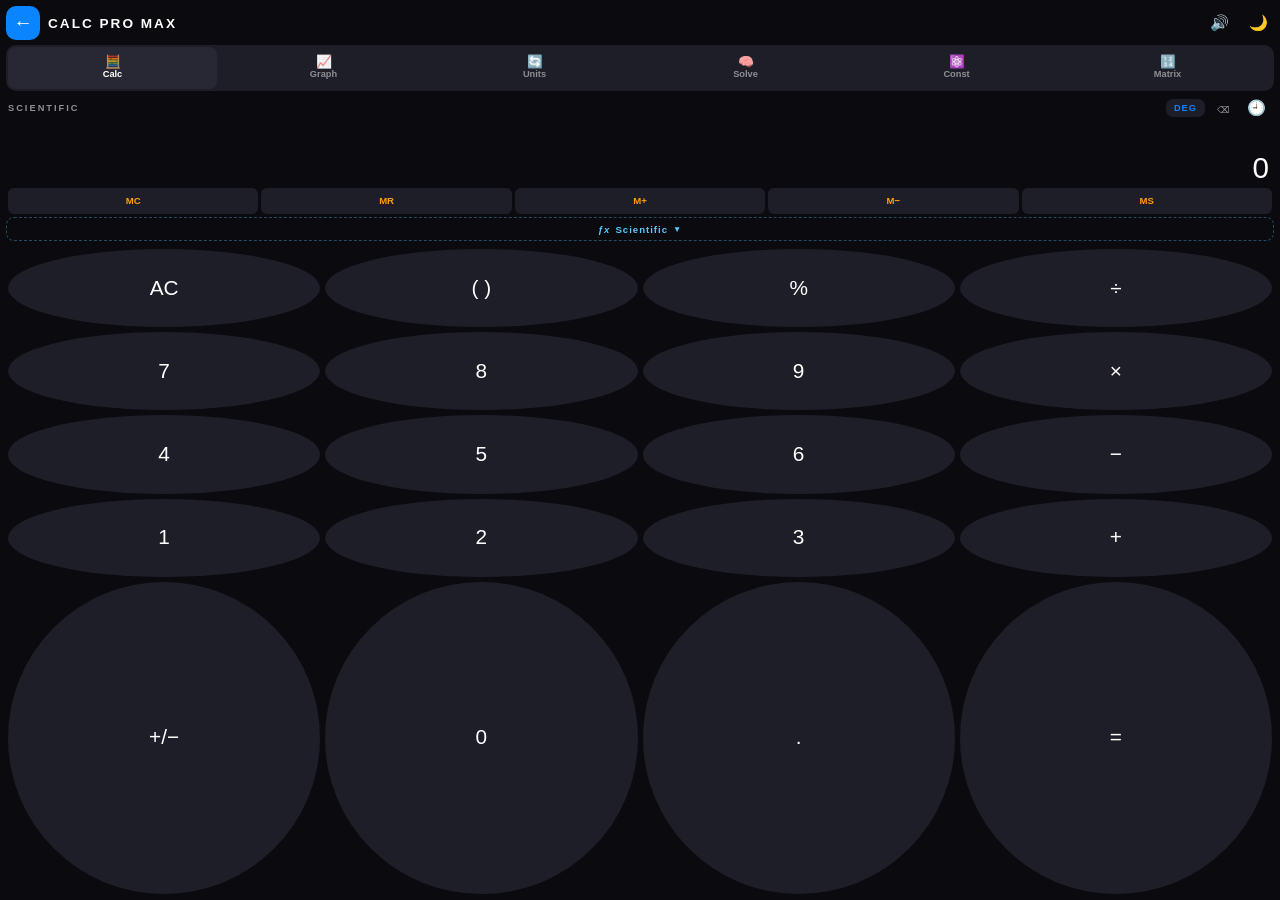
==== commit 7661e2c8: "Update index.html" ====
--- a/index.html
+++ b/index.html
@@ -6,7 +6,6 @@
 <meta name="theme-color" content="#0a0a0f">
 <meta name="apple-mobile-web-app-capable" content="yes">
 <meta name="apple-mobile-web-app-status-bar-style" content="black-translucent">
-<meta name="apple-mobile-web-app-title" content="Calc Pro">
 <meta name="mobile-web-app-capable" content="yes">
 <title>Calculator Pro Max</title>
 <link rel="icon" type="image/svg+xml" href="./icon.svg">
@@ -51,20 +50,24 @@
     --input-bg: #ffffff;
   }
 
-  /* ═══ FULL SCREEN — NO SCROLL ═══ */
+  /* ═══ FULL SCREEN — NO SCROLL ANYWHERE ═══ */
   html, body {
     margin: 0 !important;
     padding: 0 !important;
     width: 100%;
     height: 100%;
     overflow: hidden;
+    position: fixed;
     background: var(--bg) !important;
     overscroll-behavior: none;
+    touch-action: manipulation;
   }
   body {
     color: var(--text);
     font-family: -apple-system, BlinkMacSystemFont, "SF Pro Display", "Segoe UI", sans-serif;
     transition: background .3s, color .3s;
+    -webkit-user-select: none;
+    user-select: none;
   }
 
   /* ═══ SPLASH ═══ */
@@ -99,87 +102,94 @@
   @keyframes fade { from { opacity: 0; transform: translateY(6px); } to { opacity: 1; transform: none; } }
   @keyframes load { to { width: 100%; } }
 
-  /* ═══ APP — FIXED FULL SCREEN ═══ */
+  /* ═══ APP — LOCKED FULL SCREEN ═══ */
   .app {
-    width: 100%;
-    max-width: 100%;
+    position: fixed;
+    inset: 0;
+    width: 100vw;
+    height: 100vh;
     height: 100dvh;
-    min-height: 100dvh;
+    max-height: 100vh;
     max-height: 100dvh;
     display: flex;
     flex-direction: column;
     overflow: hidden;
     background: var(--bg);
-    padding: 8px;
-    padding-top: calc(6px + env(safe-area-inset-top, 0px));
-    padding-bottom: calc(8px + env(safe-area-inset-bottom, 0px));
-  }
-
-  /* ═══ HEADER — UP TOP ═══ */
+    padding: 6px;
+    padding-top: calc(4px + env(safe-area-inset-top, 0px));
+    padding-bottom: calc(6px + env(safe-area-inset-bottom, 0px));
+  }
+
+  /* ═══ HEADER — VERY TOP ═══ */
   .app-header {
     display: flex; align-items: center; gap: 8px;
-    padding: 0 0 4px;
+    padding: 0;
+    margin-bottom: 3px;
     flex-shrink: 0;
-    margin-top: 0;
+    height: 38px;
   }
   .back-btn {
     background: var(--accent-2); color: #fff;
-    border: none; font-size: 1.35rem; font-weight: 700;
-    cursor: pointer; padding: 0; border-radius: 11px;
+    border: none; font-size: 1.2rem; font-weight: 700;
+    cursor: pointer; padding: 0; border-radius: 10px;
     display: inline-flex; align-items: center; justify-content: center;
-    width: 40px; height: 40px; flex-shrink: 0; line-height: 1;
+    width: 34px; height: 34px; flex-shrink: 0; line-height: 1;
     transition: .2s;
   }
   .back-btn:active { transform: scale(.9); }
   .app-header .title {
-    font-size: .95rem; font-weight: 700; letter-spacing: 2.5px;
+    font-size: .85rem; font-weight: 700; letter-spacing: 2px;
     color: var(--text); flex: 1;
   }
   .icon-btn {
     background: none; border: none; color: var(--muted);
-    font-size: 1rem; cursor: pointer; padding: 5px 7px;
-    border-radius: 8px; font-family: inherit;
+    font-size: .95rem; cursor: pointer; padding: 4px 6px;
+    border-radius: 7px; font-family: inherit;
     display: inline-flex; align-items: center; justify-content: center;
-    min-width: 32px; min-height: 32px; transition: .15s;
+    min-width: 30px; min-height: 30px; transition: .15s;
   }
   .icon-btn:active { background: var(--btn); color: var(--text); transform: scale(.92); }
 
-  /* ═══ TABS — SLIM & UP ═══ */
+  /* ═══ TABS — SLIM AT TOP ═══ */
   .tabs {
-    display: flex; gap: 3px;
-    background: var(--btn); padding: 3px;
-    border-radius: 12px;
-    margin-bottom: 6px;
-    margin-top: 2px;
+    display: flex; gap: 2px;
+    background: var(--btn); padding: 2px;
+    border-radius: 10px;
+    margin-bottom: 4px;
     overflow-x: auto; scrollbar-width: none;
     flex-shrink: 0;
+    height: 46px;
+    align-items: stretch;
   }
   .tabs::-webkit-scrollbar { display: none; }
   .tabs button {
-    flex: 1; min-width: 58px;
-    padding: 6px 3px; border: none;
+    flex: 1; min-width: 52px;
+    padding: 3px 2px; border: none;
     background: transparent; color: var(--muted);
-    font-size: .63rem; font-weight: 600;
-    border-radius: 9px; cursor: pointer;
+    font-size: .58rem; font-weight: 600;
+    border-radius: 8px; cursor: pointer;
     font-family: inherit; display: flex;
-    flex-direction: column; align-items: center; gap: 1px;
+    flex-direction: column; align-items: center; justify-content: center; gap: 1px;
     transition: .2s; white-space: nowrap;
-  }
-  .tabs button .ico { font-size: .85rem; line-height: 1; }
+    line-height: 1;
+  }
+  .tabs button .ico { font-size: .8rem; line-height: 1; }
   body:not(.light) .tabs button.active { background: var(--btn-hover); color: var(--text); }
   body.light .tabs button.active { background: #fff; color: var(--text); box-shadow: 0 2px 6px rgba(0,0,0,.08); }
 
-  /* ═══ TAB PANELS ═══ */
+  /* ═══ TAB PANELS — FILL REST ═══ */
   .tab-panel { display: none; }
   .tab-panel.active {
     display: flex;
     flex-direction: column;
     flex: 1;
     min-height: 0;
-    animation: slideUp .25s;
-  }
-  @keyframes slideUp { from { opacity: 0; transform: translateY(6px); } to { opacity: 1; transform: none; } }
-
+    overflow: hidden;
+    animation: slideUp .2s;
+  }
+  @keyframes slideUp { from { opacity: 0; } to { opacity: 1; } }
+
+  /* Other tabs scroll internally */
   #tab-graph.active,
   #tab-convert.active,
   #tab-solve.active,
@@ -187,121 +197,120 @@
   #tab-matrix.active {
     overflow-y: auto;
     -webkit-overflow-scrolling: touch;
-    padding-bottom: 20px;
-  }
-
-  /* ═══ CALC TAB — FITS PERFECTLY ═══ */
-  #tab-calc.active {
-    overflow: hidden;
-    gap: 4px;
-  }
+    padding-bottom: 10px;
+  }
+
+  /* ═══ CALC — FITS PERFECTLY ═══ */
+  #tab-calc.active { gap: 3px; }
+
   #tab-calc .topbar,
   #tab-calc .display,
   #tab-calc .mem-row,
-  #tab-calc .sci-toggle,
-  #tab-calc .sci-panel {
+  #tab-calc .sci-toggle {
     flex-shrink: 0;
   }
 
-  /* TOP BAR */
   .topbar {
     display: flex; justify-content: space-between;
-    align-items: center; padding: 0 4px; gap: 4px;
-  }
-  .brand { font-size: .62rem; letter-spacing: 2.5px; color: var(--muted); font-weight: 600; }
-  .top-actions { display: flex; gap: 4px; align-items: center; }
+    align-items: center; padding: 0 2px; gap: 4px;
+    height: 26px;
+  }
+  .brand { font-size: .58rem; letter-spacing: 2px; color: var(--muted); font-weight: 600; }
+  .top-actions { display: flex; gap: 3px; align-items: center; }
 
   .mode-btn {
     background: var(--btn);
     color: var(--accent-2);
     border: none;
-    font-size: .62rem; font-weight: 700;
-    padding: 5px 9px; border-radius: 8px;
+    font-size: .58rem; font-weight: 700;
+    padding: 4px 8px; border-radius: 7px;
     cursor: pointer; letter-spacing: 1px;
     font-family: inherit; transition: .2s;
   }
   .mode-btn.rad { color: var(--green); }
 
-  /* DISPLAY — SLIM */
   .display {
-    padding: 6px 6px 4px;
+    padding: 4px 6px 2px;
     text-align: right;
-    min-height: 58px;
+    min-height: 52px;
     display: flex; flex-direction: column;
     justify-content: flex-end;
     overflow: hidden;
   }
   .mem-indicator {
-    font-size: .6rem;
+    font-size: .55rem;
     color: var(--accent);
     font-weight: 700;
     letter-spacing: 1px;
-    height: 11px;
+    height: 10px;
     text-align: left;
     padding-left: 4px;
   }
   .expression {
-    font-size: .76rem; color: var(--muted);
-    min-height: 15px; word-break: break-all;
+    font-size: .7rem; color: var(--muted);
+    min-height: 13px; word-break: break-all;
     font-variant-numeric: tabular-nums;
-    line-height: 1.3;
+    line-height: 1.2;
   }
   .result {
-    font-size: 2rem; font-weight: 300;
+    font-size: 1.85rem; font-weight: 300;
     letter-spacing: -1px; line-height: 1.05;
     word-break: break-all;
     font-variant-numeric: tabular-nums;
-    margin-top: 2px; transition: .15s;
+    margin-top: 1px; transition: .15s;
   }
   .result.pop { transform: scale(1.06); color: var(--accent); }
-  .result.error { color: var(--danger); font-size: 1.4rem; }
-
-  /* MEMORY ROW */
+  .result.error { color: var(--danger); font-size: 1.3rem; }
+
   .mem-row {
     display: grid;
     grid-template-columns: repeat(5, 1fr);
-    gap: 4px;
+    gap: 3px;
     padding: 0 2px;
+    height: 26px;
   }
   .mem-row button {
-    padding: 5px 2px;
+    padding: 3px 2px;
     border: none;
     background: var(--btn);
     color: var(--accent);
-    font-size: .66rem;
+    font-size: .6rem;
     font-weight: 700;
-    border-radius: 8px;
+    border-radius: 6px;
     cursor: pointer;
     font-family: inherit;
     transition: .15s;
+    line-height: 1;
   }
   .mem-row button:active { transform: scale(.92); background: var(--btn-hover); }
   .mem-row button.active { color: var(--green); }
 
-  /* SCI TOGGLE */
   .sci-toggle {
-    width: 100%; padding: 5px; margin: 0;
+    width: 100%; padding: 4px; margin: 0;
     background: transparent;
     border: 1px dashed rgba(90,200,250,.35);
-    border-radius: 9px;
+    border-radius: 8px;
     color: var(--sci-text);
-    font-size: .66rem; font-weight: 600;
+    font-size: .6rem; font-weight: 600;
     letter-spacing: 1px; cursor: pointer;
     font-family: inherit;
     display: flex; justify-content: center;
-    align-items: center; gap: 6px;
+    align-items: center; gap: 5px;
     transition: .25s;
-  }
-  .sci-toggle .arrow { transition: transform .3s; font-size: .58rem; }
+    height: 24px;
+  }
+  .sci-toggle .arrow { transition: transform .3s; font-size: .52rem; }
   .sci-toggle.open .arrow { transform: rotate(180deg); }
   .sci-toggle .fx { font-style: italic; font-weight: 700; }
 
   .sci-panel {
-    max-height: 0; overflow: hidden;
-    transition: max-height .35s;
+    max-height: 0;
+    overflow: hidden;
+    transition: max-height .3s;
+    flex-shrink: 0;
   }
   .sci-panel.open {
-    max-height: 150px;
+    max-height: 118px;
     overflow-y: auto;
     -webkit-overflow-scrolling: touch;
     margin-bottom: 3px;
@@ -309,49 +318,49 @@
   .sci-keys {
     display: grid;
     grid-template-columns: repeat(4, 1fr);
-    gap: 5px;
-    padding-bottom: 3px;
-  }
-
-  /* ═══ KEYS — ALL EQUAL CIRCLES ═══ */
+    gap: 4px;
+    padding: 2px 0;
+  }
+
+  /* ═══ KEYS — FILLS REMAINING, EQUAL CIRCLES ═══ */
   #tab-calc .keys {
     flex: 1 1 auto;
     min-height: 0;
     display: grid;
     grid-template-columns: repeat(4, 1fr);
     grid-template-rows: repeat(4, 1fr);
-    gap: 6px;
-    margin-top: 4px;
-    align-content: center;
-    justify-content: center;
+    gap: 5px;
+    margin-top: 2px;
     width: 100%;
     padding: 0 2px;
+    overflow: hidden;
   }
 
   #tab-calc .keys button.key {
-    aspect-ratio: 1 / 1 !important;
+    aspect-ratio: 1 / 1;
     width: 100%;
-    height: auto !important;
+    height: 100%;
+    max-width: 100%;
     max-height: 100%;
     min-height: 0;
     border: none;
     border-radius: 50%;
     background: var(--btn);
     color: var(--text);
-    font-size: clamp(.95rem, 4.5vw, 1.4rem);
+    font-size: clamp(.9rem, 4vw, 1.3rem);
     font-weight: 400;
     cursor: pointer;
     font-family: inherit;
-    display: grid;
-    place-items: center;
+    display: flex;
+    align-items: center;
+    justify-content: center;
     user-select: none;
     position: relative;
     overflow: hidden;
     transition: .1s;
     padding: 0;
     line-height: 1;
-    justify-self: center;
-    align-self: center;
+    place-self: center;
   }
 
   #tab-calc .keys button.key:active {
@@ -360,27 +369,26 @@
   }
 
   .key.op { background: var(--op); color: var(--accent); font-weight: 500; }
-  .key.fn { background: var(--op); color: var(--accent-2); font-size: 1.02rem; }
+  .key.fn { background: var(--op); color: var(--accent-2); font-size: .95rem; }
   .key.eq {
     background: linear-gradient(135deg, var(--accent), #ff6b00);
     color: #fff; font-weight: 600;
   }
 
-  /* SCI KEY */
   .key.sci {
-    height: 32px;
-    aspect-ratio: auto !important;
-    border-radius: 9px;
+    height: 26px;
+    aspect-ratio: auto;
+    border-radius: 7px;
     background: var(--sci);
     color: var(--sci-text);
-    font-size: .72rem;
+    font-size: .62rem;
     font-weight: 600;
     width: 100%;
+    max-width: none;
     max-height: none;
-    justify-self: stretch;
-    align-self: stretch;
-  }
-  .key.sci sup { font-size: .5rem; vertical-align: super; }
+    place-self: stretch;
+  }
+  .key.sci sup { font-size: .45rem; vertical-align: super; }
 
   .ripple {
     position: absolute; border-radius: 50%;
@@ -398,53 +406,53 @@
     display: flex; flex-direction: column;
     transform: translateY(100%);
     opacity: 0; pointer-events: none;
-    transition: .32s cubic-bezier(.32,.72,0,1);
+    transition: .3s cubic-bezier(.32,.72,0,1);
     z-index: 100;
   }
   .overlay.open { transform: translateY(0); opacity: 1; pointer-events: auto; }
   .overlay-header {
     display: flex; align-items: center; gap: 12px;
-    padding: 14px 16px;
-    padding-top: calc(14px + env(safe-area-inset-top, 0px));
+    padding: 12px 14px;
+    padding-top: calc(12px + env(safe-area-inset-top, 0px));
     background: var(--bg);
     border-bottom: 1px solid var(--border);
     flex-shrink: 0;
   }
-  .overlay-header h2 { font-size: 1.05rem; font-weight: 600; flex: 1; text-align: center; }
+  .overlay-header h2 { font-size: 1rem; font-weight: 600; flex: 1; text-align: center; }
   .overlay-body {
     flex: 1; overflow-y: auto;
-    padding: 12px 16px;
-    padding-bottom: calc(16px + env(safe-area-inset-bottom, 0px));
+    padding: 12px 14px;
+    padding-bottom: calc(14px + env(safe-area-inset-bottom, 0px));
     -webkit-overflow-scrolling: touch;
   }
   .history-item {
-    padding: 12px 10px;
+    padding: 11px 10px;
     border-bottom: 1px solid var(--border);
     cursor: pointer; border-radius: 10px;
     transition: .15s;
   }
   .history-item:active { background: var(--btn); }
   .history-item .h-exp {
-    font-size: .76rem; color: var(--muted);
+    font-size: .74rem; color: var(--muted);
     word-break: break-all;
     font-family: "SF Mono", Menlo, monospace;
   }
   .history-item .h-res {
-    font-size: 1.1rem; margin-top: 4px;
+    font-size: 1.05rem; margin-top: 3px;
     color: var(--accent-2);
     font-family: "SF Mono", Menlo, monospace;
   }
   .empty {
     color: var(--muted);
-    font-size: .9rem; text-align: center;
-    margin-top: 60px;
+    font-size: .88rem; text-align: center;
+    margin-top: 50px;
   }
 
   /* ═══ GRAPH ═══ */
-  .graph-wrap { display: flex; flex-direction: column; gap: 8px; }
+  .graph-wrap { display: flex; flex-direction: column; gap: 7px; }
   .input-full {
-    width: 100%; padding: 12px 14px;
-    font-size: .92rem; border-radius: 12px;
+    width: 100%; padding: 11px 13px;
+    font-size: .9rem; border-radius: 11px;
     border: 1px solid var(--border);
     background: var(--input-bg);
     color: var(--text); outline: none;
@@ -454,29 +462,29 @@
   .input-full:focus { border-color: var(--accent-2); }
   .grid-2 { display: grid; grid-template-columns: 1fr 1fr; gap: 6px; }
   .grid-2 input {
-    padding: 8px 12px; font-size: .85rem;
-    border-radius: 10px; border: 1px solid var(--border);
+    padding: 8px 11px; font-size: .82rem;
+    border-radius: 9px; border: 1px solid var(--border);
     background: var(--input-bg); color: var(--text);
     outline: none; font-family: inherit;
     min-width: 0;
   }
   canvas#graphCanvas {
-    width: 100%; height: 260px;
+    width: 100%; height: 240px;
     background: var(--input-bg);
-    border-radius: 14px;
+    border-radius: 13px;
     border: 1px solid var(--border);
     display: block; touch-action: none;
   }
   .btn-grid {
     display: grid; grid-template-columns: repeat(4, 1fr);
-    gap: 6px;
+    gap: 5px;
   }
   .btn-grid button {
-    padding: 10px; border: none;
-    border-radius: 10px;
+    padding: 9px; border: none;
+    border-radius: 9px;
     background: var(--btn); color: var(--text);
     font-family: inherit; font-weight: 600;
-    font-size: .8rem; cursor: pointer;
+    font-size: .76rem; cursor: pointer;
     transition: .15s;
   }
   .btn-grid button:active { transform: scale(.95); background: var(--btn-hover); }
@@ -488,33 +496,33 @@
   /* ═══ CARDS ═══ */
   .card {
     background: var(--input-bg);
-    border-radius: 14px;
-    padding: 14px;
-    margin-bottom: 10px;
+    border-radius: 13px;
+    padding: 13px;
+    margin-bottom: 9px;
     border: 1px solid var(--border);
   }
   .card h3 {
-    font-size: .72rem;
+    font-size: .68rem;
     color: var(--muted);
     text-transform: uppercase;
-    letter-spacing: 1.2px;
-    margin-bottom: 10px;
+    letter-spacing: 1.1px;
+    margin-bottom: 9px;
     font-weight: 700;
   }
 
   .chip-row {
     display: flex; gap: 4px;
-    margin-bottom: 10px;
+    margin-bottom: 9px;
     overflow-x: auto;
-    padding-bottom: 4px;
+    padding-bottom: 3px;
     scrollbar-width: none;
   }
   .chip-row::-webkit-scrollbar { display: none; }
   .chip-row button {
-    padding: 6px 12px; border: none;
+    padding: 6px 11px; border: none;
     border-radius: 8px;
     background: var(--btn); color: var(--muted);
-    font-size: .74rem; font-family: inherit;
+    font-size: .7rem; font-family: inherit;
     font-weight: 600; cursor: pointer;
     white-space: nowrap; transition: .2s;
   }
@@ -523,12 +531,12 @@
   .row-3 {
     display: grid;
     grid-template-columns: 1fr auto 1fr;
-    gap: 6px; align-items: center;
-    margin-bottom: 8px;
+    gap: 5px; align-items: center;
+    margin-bottom: 7px;
   }
   .row-3 input, .row-3 select {
-    width: 100%; padding: 10px 12px;
-    font-size: .9rem; border-radius: 10px;
+    width: 100%; padding: 9px 11px;
+    font-size: .86rem; border-radius: 9px;
     border: 1px solid var(--border);
     background: var(--btn); color: var(--text);
     outline: none; font-family: inherit;
@@ -536,10 +544,10 @@
   }
   .row-3 input:focus, .row-3 select:focus { border-color: var(--accent-2); }
   .swap-btn {
-    width: 34px; height: 34px;
+    width: 32px; height: 32px;
     border-radius: 50%; border: none;
     background: var(--btn); color: var(--accent-2);
-    font-size: 1rem; cursor: pointer;
+    font-size: .95rem; cursor: pointer;
     flex-shrink: 0; transition: .2s;
   }
   .swap-btn:active { transform: rotate(180deg) scale(.9); }
@@ -547,21 +555,21 @@
   .base-row {
     display: flex; justify-content: space-between;
     align-items: center;
-    padding: 10px 12px;
+    padding: 9px 11px;
     background: var(--btn);
-    border-radius: 10px;
-    margin-bottom: 6px;
+    border-radius: 9px;
+    margin-bottom: 5px;
     font-family: "SF Mono", Menlo, monospace;
     border: 1px solid var(--border);
   }
   .base-row .lbl {
-    font-size: .68rem; color: var(--muted);
+    font-size: .64rem; color: var(--muted);
     text-transform: uppercase;
     letter-spacing: 1px; font-weight: 700;
     font-family: -apple-system, sans-serif;
   }
   .base-row .val {
-    font-size: .9rem;
+    font-size: .86rem;
     color: var(--accent-2);
     word-break: break-all;
     text-align: right;
@@ -569,42 +577,42 @@
   }
 
   .solve-inputs {
-    display: flex; gap: 6px;
-    margin-bottom: 10px;
+    display: flex; gap: 5px;
+    margin-bottom: 9px;
     flex-wrap: wrap;
     align-items: center;
     font-family: "SF Mono", Menlo, monospace;
   }
   .solve-inputs input {
-    width: 62px; padding: 8px 10px;
-    font-size: .9rem; border-radius: 8px;
+    width: 58px; padding: 7px 9px;
+    font-size: .86rem; border-radius: 7px;
     border: 1px solid var(--border);
     background: var(--btn); color: var(--text);
     outline: none; font-family: inherit;
     text-align: center;
   }
   .solve-inputs input:focus { border-color: var(--accent-2); }
-  .solve-inputs .lbl { color: var(--muted); font-size: .85rem; }
+  .solve-inputs .lbl { color: var(--muted); font-size: .82rem; }
 
   .primary-btn {
-    width: 100%; padding: 12px;
-    border: none; border-radius: 10px;
+    width: 100%; padding: 11px;
+    border: none; border-radius: 9px;
     background: linear-gradient(135deg, var(--accent-2), #0071e3);
     color: #fff; font-family: inherit;
-    font-weight: 700; font-size: .9rem;
+    font-weight: 700; font-size: .86rem;
     cursor: pointer; transition: .15s;
   }
   .primary-btn:active { transform: scale(.98); }
 
   .result-box {
-    margin-top: 10px;
-    padding: 12px;
-    border-radius: 10px;
+    margin-top: 9px;
+    padding: 11px;
+    border-radius: 9px;
     background: var(--btn);
     font-family: "SF Mono", Menlo, monospace;
-    font-size: .9rem;
+    font-size: .86rem;
     color: var(--green);
-    min-height: 44px;
+    min-height: 42px;
     display: flex; align-items: center;
     justify-content: center;
     text-align: center;
@@ -615,43 +623,43 @@
   .stats-grid {
     display: grid;
     grid-template-columns: repeat(2, 1fr);
-    gap: 6px; margin-top: 8px;
+    gap: 5px; margin-top: 7px;
   }
   .stat-box {
     background: var(--btn);
-    padding: 10px; border-radius: 10px;
+    padding: 9px; border-radius: 9px;
     border: 1px solid var(--border);
   }
   .stat-box .lbl {
-    font-size: .6rem; color: var(--muted);
+    font-size: .56rem; color: var(--muted);
     text-transform: uppercase;
     letter-spacing: 1px; font-weight: 700;
-    margin-bottom: 3px;
+    margin-bottom: 2px;
   }
   .stat-box .val {
-    font-size: .92rem; color: var(--accent-2);
+    font-size: .86rem; color: var(--accent-2);
     font-family: "SF Mono", Menlo, monospace;
     word-break: break-all;
   }
 
   .stats-input {
-    width: 100%; padding: 10px 12px;
-    font-size: .85rem; border-radius: 10px;
+    width: 100%; padding: 9px 11px;
+    font-size: .82rem; border-radius: 9px;
     border: 1px solid var(--border);
     background: var(--btn); color: var(--text);
     outline: none;
     font-family: "SF Mono", Menlo, monospace;
-    margin-bottom: 8px; min-height: 60px;
+    margin-bottom: 7px; min-height: 55px;
     resize: vertical;
   }
 
   .date-row {
     display: grid; grid-template-columns: 1fr 1fr;
-    gap: 6px; margin-bottom: 8px;
+    gap: 5px; margin-bottom: 7px;
   }
   .date-row input {
-    padding: 10px 12px; font-size: .85rem;
-    border-radius: 10px;
+    padding: 9px 11px; font-size: .82rem;
+    border-radius: 9px;
     border: 1px solid var(--border);
     background: var(--btn); color: var(--text);
     outline: none; font-family: inherit;
@@ -663,7 +671,7 @@
     display: flex;
     justify-content: space-between;
     align-items: center;
-    padding: 12px 10px;
+    padding: 11px 9px;
     border-bottom: 1px solid var(--border);
     cursor: pointer; transition: .15s;
     border-radius: 8px;
@@ -671,15 +679,15 @@
   .const-item:active { background: var(--btn); }
   .const-item .c-info { flex: 1; min-width: 0; }
   .const-item .c-name {
-    font-size: .86rem; font-weight: 600;
+    font-size: .82rem; font-weight: 600;
     color: var(--text); margin-bottom: 2px;
   }
   .const-item .c-sym {
-    font-size: .7rem; color: var(--muted);
+    font-size: .66rem; color: var(--muted);
     font-family: "SF Mono", Menlo, monospace;
   }
   .const-item .c-val {
-    font-size: .82rem;
+    font-size: .78rem;
     color: var(--accent-2);
     font-family: "SF Mono", Menlo, monospace;
     text-align: right;
@@ -690,23 +698,23 @@
 
   /* ═══ MATRIX ═══ */
   .matrix-wrap {
-    display: flex; gap: 10px;
+    display: flex; gap: 9px;
     align-items: center; justify-content: center;
     flex-wrap: wrap;
-    margin: 10px 0;
+    margin: 9px 0;
   }
   .matrix {
     display: grid;
     grid-template-columns: 1fr 1fr;
     gap: 4px;
-    padding: 8px;
+    padding: 7px;
     background: var(--btn);
-    border-radius: 10px;
+    border-radius: 9px;
     border: 1px solid var(--border);
   }
   .matrix input {
-    width: 56px; padding: 8px 4px;
-    font-size: .85rem; border-radius: 6px;
+    width: 52px; padding: 7px 3px;
+    font-size: .82rem; border-radius: 6px;
     border: 1px solid var(--border);
     background: var(--card);
     color: var(--text);
@@ -715,36 +723,45 @@
     text-align: center;
   }
   .matrix-sym {
-    font-size: 1.4rem;
+    font-size: 1.3rem;
     color: var(--accent);
     font-weight: 700;
   }
 
   /* ═══ RESPONSIVE ═══ */
-  @media (max-height: 700px) {
-    .display { min-height: 50px; padding: 4px 6px 3px; }
-    .result { font-size: 1.7rem; }
-    .expression { font-size: .7rem; min-height: 13px; }
-    #tab-calc .keys { gap: 5px; margin-top: 2px; }
-    .key.sci { height: 28px; font-size: .66rem; }
-    .mem-row button { padding: 4px 2px; font-size: .6rem; }
-    .tabs button { padding: 5px 2px; font-size: .58rem; }
-    .tabs button .ico { font-size: .78rem; }
-    .mem-indicator { height: 9px; font-size: .55rem; }
+  @media (max-height: 720px) {
+    .display { min-height: 46px; padding: 3px 5px 2px; }
+    .result { font-size: 1.65rem; }
+    #tab-calc .keys { gap: 4px; }
+    .key.sci { height: 24px; font-size: .58rem; }
+    .mem-row { height: 24px; }
+    .mem-row button { font-size: .56rem; }
+    .tabs { height: 42px; }
+    .tabs button { font-size: .54rem; }
+    .tabs button .ico { font-size: .75rem; }
+    .app-header { height: 34px; }
+    .back-btn { width: 30px; height: 30px; font-size: 1.1rem; }
+    .app-header .title { font-size: .78rem; }
+    .sci-toggle { height: 22px; font-size: .56rem; }
   }
   @media (max-height: 600px) {
-    .display { min-height: 44px; padding: 3px 4px 2px; }
-    .result { font-size: 1.5rem; }
-    .expression { font-size: .65rem; min-height: 12px; }
-    #tab-calc .keys { gap: 4px; }
-    .app { padding: 6px; }
-    .app-header { padding: 0 0 2px; gap: 6px; }
-    .back-btn { width: 36px; height: 36px; font-size: 1.2rem; }
-    .app-header .title { font-size: .85rem; letter-spacing: 2px; }
-    .tabs { margin-bottom: 3px; padding: 2px; }
-    .tabs button { padding: 4px 2px; font-size: .55rem; }
-    .mem-row button { padding: 3px 2px; font-size: .58rem; }
-    .sci-toggle { padding: 4px; font-size: .6rem; }
+    .display { min-height: 40px; padding: 2px 4px 1px; }
+    .result { font-size: 1.45rem; }
+    .expression { font-size: .62rem; min-height: 11px; }
+    #tab-calc .keys { gap: 3px; margin-top: 1px; }
+    .mem-row { height: 22px; }
+    .mem-row button { font-size: .52rem; padding: 2px; }
+    .tabs { height: 38px; margin-bottom: 3px; }
+    .tabs button { padding: 2px; font-size: .5rem; }
+    .tabs button .ico { font-size: .7rem; }
+    .app-header { height: 30px; margin-bottom: 2px; }
+    .back-btn { width: 28px; height: 28px; font-size: 1rem; }
+    .app-header .title { font-size: .72rem; letter-spacing: 1.5px; }
+    .topbar { height: 22px; }
+    .sci-toggle { height: 20px; padding: 3px; font-size: .52rem; }
+    .sci-panel.open { max-height: 100px; }
+    .key.sci { height: 22px; font-size: .54rem; }
+    .app { padding: 4px; }
   }
 </style>
 </head>
@@ -774,7 +791,7 @@
     <button data-tab="matrix"><span class="ico">🔢</span>Matrix</button>
   </div>
 
-  <!-- CALC TAB -->
+  <!-- CALC -->
   <div class="tab-panel active" id="tab-calc">
     <div class="topbar">
       <span class="brand">SCIENTIFIC</span>
@@ -863,7 +880,7 @@
     </div>
   </div>
 
-  <!-- GRAPH TAB -->
+  <!-- GRAPH -->
   <div class="tab-panel" id="tab-graph">
     <div class="graph-wrap">
       <input class="input-full" id="graphFn" value="sin(x)" placeholder="f(x) = ..." spellcheck="false">
@@ -897,7 +914,7 @@
     </div>
   </div>
 
-  <!-- CONVERT TAB -->
+  <!-- CONVERT -->
   <div class="tab-panel" id="tab-convert">
     <div class="card">
       <h3>📏 Unit Converter</h3>
@@ -933,7 +950,7 @@
     </div>
   </div>
 
-  <!-- SOLVE TAB -->
+  <!-- SOLVE -->
   <div class="tab-panel" id="tab-solve">
     <div class="card">
       <h3>📐 Linear (ax + b = 0)</h3>
@@ -987,7 +1004,7 @@
     </div>
   </div>
 
-  <!-- CONSTANTS TAB -->
+  <!-- CONSTANTS -->
   <div class="tab-panel" id="tab-constants">
     <div class="card">
       <h3>⚛️ Constants Library</h3>
@@ -1000,7 +1017,7 @@
     </div>
   </div>
 
-  <!-- MATRIX TAB -->
+  <!-- MATRIX -->
   <div class="tab-panel" id="tab-matrix">
     <div class="card">
       <h3>🔢 Matrix Calculator (2×2)</h3>
@@ -1015,14 +1032,14 @@
           <input type="number" value="7" step="any"><input type="number" value="8" step="any">
         </div>
       </div>
-      <div class="btn-grid" style="margin-bottom:10px">
+      <div class="btn-grid" style="margin-bottom:9px">
         <button data-matop="+" class="active">A+B</button>
         <button data-matop="-">A−B</button>
         <button data-matop="*">A×B</button>
         <button data-matop="det">Det A</button>
       </div>
       <button class="primary-btn" id="calcMat">Calculate</button>
-      <div class="result-box" id="matResult" style="font-size:.85rem">—</div>
+      <div class="result-box" id="matResult" style="font-size:.82rem">—</div>
     </div>
   </div>
 
@@ -1032,14 +1049,11 @@
 (function () {
   "use strict";
 
-  /* SERVICE WORKER */
   if ("serviceWorker" in navigator) {
     window.addEventListener("load", () => {
       navigator.serviceWorker.register("./sw.js").catch(() => {});
     });
   }
-
-  /* SPLASH */
   window.addEventListener("load", () => {
     const s = document.getElementById("splash");
     if (!s) return;
@@ -1047,7 +1061,6 @@
     setTimeout(() => s.remove(), 1500);
   });
 
-  /* SOUND + HAPTIC */
   const soundOn = { v: localStorage.getItem("calc_sound") !== "off" };
   let audioCtx = null;
   function playClick(type) {
@@ -1067,7 +1080,6 @@
   }
   function haptic(ms) { if (navigator.vibrate) navigator.vibrate(ms || 8); }
 
-  /* TABS */
   function switchTab(name) {
     document.querySelectorAll(".tabs button").forEach(b => b.classList.remove("active"));
     document.querySelectorAll(".tab-panel").forEach(p => p.classList.remove("active"));
@@ -1084,7 +1096,6 @@
     });
   });
 
-  /* GLOBAL BACK */
   const histPanel = document.getElementById("historyPanel");
   document.getElementById("globalBack").addEventListener("click", () => {
     playClick(); haptic(8);
@@ -1094,7 +1105,6 @@
     if (window.history.length > 1) window.history.back();
   });
 
-  /* THEME + SOUND */
   const themeBtn = document.getElementById("themeBtn");
   const soundBtn = document.getElementById("soundBtn");
   if ((localStorage.getItem("calc_theme") || "dark") === "light") {
@@ -1118,7 +1128,6 @@
     haptic(8);
   });
 
-  /* MATH ENGINE */
   const FUNCS = ["asin","acos","atan","sinh","cosh","tanh","sin","cos","tan","log","ln","√","abs"];
   function tokenize(s) {
     const t = []; let i = 0;
@@ -1261,7 +1270,6 @@
     return parseFloat(n.toPrecision(12)).toString();
   }
 
-  /* CALC */
   const exprEl = document.getElementById("expression");
   const resEl = document.getElementById("result");
   const keysEl = document.getElementById("keys");
@@ -1454,7 +1462,6 @@
     hist = []; saveH(); renderH(); playClick("clear"); haptic(12);
   });
 
-  /* MEMORY */
   document.querySelectorAll("[data-mem]").forEach(b => {
     b.addEventListener("click", () => {
       const op = b.dataset.mem;
@@ -1668,7 +1675,6 @@
     doConv(); playClick(); haptic(8);
   });
 
-  /* BASE */
   const bIn = document.getElementById("baseInput");
   function updateB() {
     const raw = bIn.value.trim();
@@ -1686,7 +1692,6 @@
   }
   bIn.addEventListener("input", updateB);
 
-  /* SOLVER */
   document.querySelectorAll("[data-solve]").forEach(b => {
     b.addEventListener("click", () => {
       const t = b.dataset.solve;
@@ -1761,7 +1766,6 @@
     o.innerHTML = `${days} days<br>≈ ${(days / 365.25).toFixed(2)} years`;
   }
 
-  /* CONSTANTS */
   const CONSTANTS = {
     physics: [
       { n: "Speed of light", s: "c", v: 299792458, u: "m/s" },
@@ -1832,7 +1836,6 @@
     playClick(); haptic(6);
   });
 
-  /* MATRIX */
   let matOp = "+";
   document.querySelectorAll("[data-matop]").forEach(b => {
     b.addEventListener("click", () => {
@@ -1867,7 +1870,6 @@
     playClick("equals"); haptic(12);
   });
 
-  /* INIT */
   renderH();
   updateDisplay();
   updateMemInd();
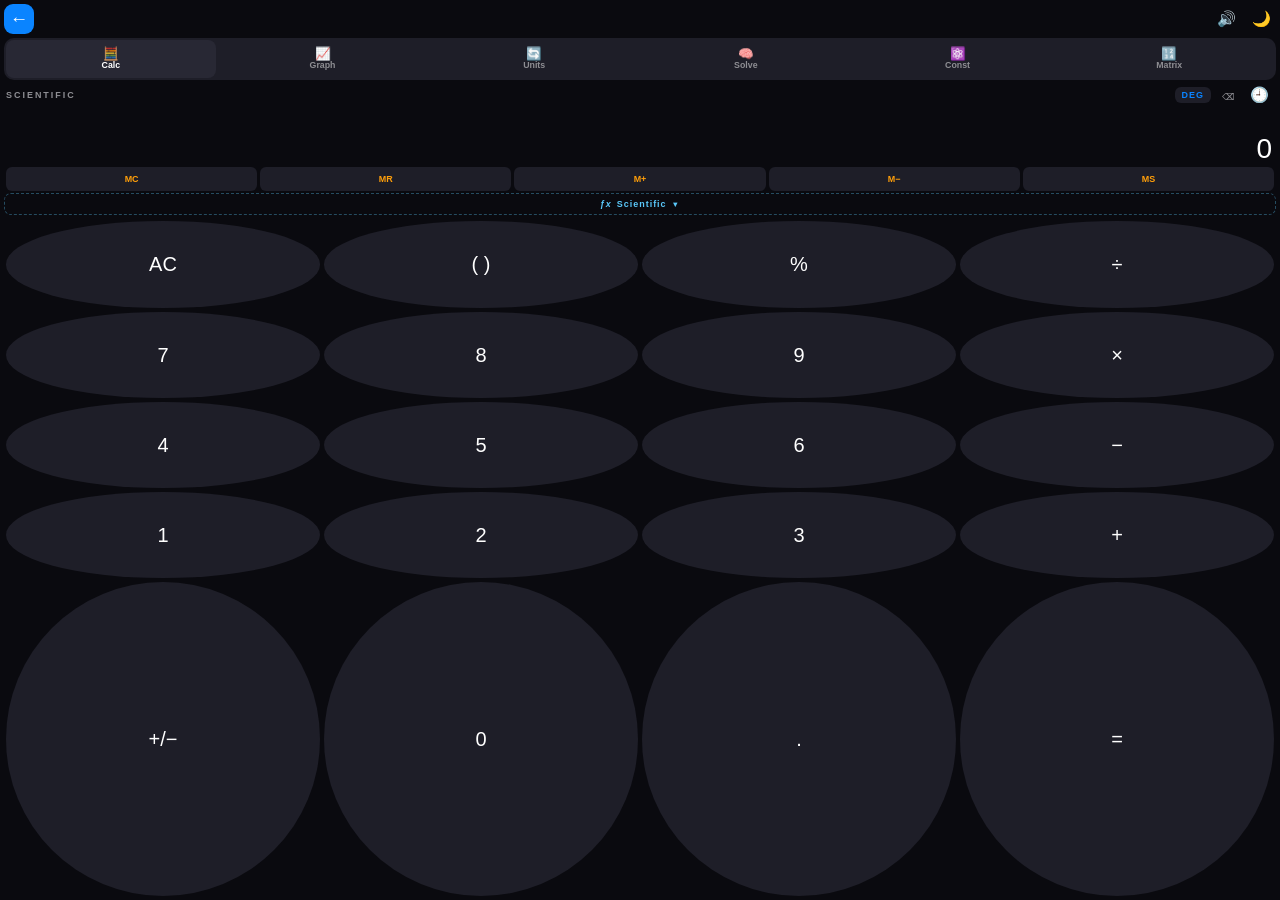
==== commit 4eeb975e: "Update title and styles in index.html" ====
--- a/index.html
+++ b/index.html
@@ -7,7 +7,7 @@
 <meta name="apple-mobile-web-app-capable" content="yes">
 <meta name="apple-mobile-web-app-status-bar-style" content="black-translucent">
 <meta name="mobile-web-app-capable" content="yes">
-<title>Calculator Pro Max</title>
+<title>Calc Pro</title>
 <link rel="icon" type="image/svg+xml" href="./icon.svg">
 <link rel="apple-touch-icon" href="./icon.svg">
 <link rel="manifest" href="./manifest.json">
@@ -50,7 +50,7 @@
     --input-bg: #ffffff;
   }
 
-  /* ═══ FULL SCREEN — NO SCROLL ANYWHERE ═══ */
+  /* ═══ FULL SCREEN — LOCKED ═══ */
   html, body {
     margin: 0 !important;
     padding: 0 !important;
@@ -102,82 +102,77 @@
   @keyframes fade { from { opacity: 0; transform: translateY(6px); } to { opacity: 1; transform: none; } }
   @keyframes load { to { width: 100%; } }
 
-  /* ═══ APP — LOCKED FULL SCREEN ═══ */
+  /* ═══ APP — LOCKED ═══ */
   .app {
     position: fixed;
     inset: 0;
     width: 100vw;
     height: 100vh;
     height: 100dvh;
-    max-height: 100vh;
-    max-height: 100dvh;
     display: flex;
     flex-direction: column;
     overflow: hidden;
     background: var(--bg);
-    padding: 6px;
-    padding-top: calc(4px + env(safe-area-inset-top, 0px));
-    padding-bottom: calc(6px + env(safe-area-inset-bottom, 0px));
-  }
-
-  /* ═══ HEADER — VERY TOP ═══ */
+    padding: 4px;
+    padding-top: calc(2px + env(safe-area-inset-top, 0px));
+    padding-bottom: calc(4px + env(safe-area-inset-bottom, 0px));
+  }
+
+  /* ═══ HEADER — MINIMAL ═══ */
   .app-header {
-    display: flex; align-items: center; gap: 8px;
+    display: flex; align-items: center; gap: 6px;
     padding: 0;
-    margin-bottom: 3px;
+    margin-bottom: 2px;
     flex-shrink: 0;
-    height: 38px;
+    height: 34px;
   }
   .back-btn {
     background: var(--accent-2); color: #fff;
-    border: none; font-size: 1.2rem; font-weight: 700;
-    cursor: pointer; padding: 0; border-radius: 10px;
+    border: none; font-size: 1.15rem; font-weight: 700;
+    cursor: pointer; padding: 0; border-radius: 9px;
     display: inline-flex; align-items: center; justify-content: center;
-    width: 34px; height: 34px; flex-shrink: 0; line-height: 1;
+    width: 30px; height: 30px; flex-shrink: 0; line-height: 1;
     transition: .2s;
   }
   .back-btn:active { transform: scale(.9); }
-  .app-header .title {
-    font-size: .85rem; font-weight: 700; letter-spacing: 2px;
-    color: var(--text); flex: 1;
-  }
+  .app-header .spacer { flex: 1; }
   .icon-btn {
     background: none; border: none; color: var(--muted);
-    font-size: .95rem; cursor: pointer; padding: 4px 6px;
-    border-radius: 7px; font-family: inherit;
+    font-size: .95rem; cursor: pointer; padding: 3px 5px;
+    border-radius: 6px; font-family: inherit;
     display: inline-flex; align-items: center; justify-content: center;
-    min-width: 30px; min-height: 30px; transition: .15s;
+    min-width: 28px; min-height: 28px; transition: .15s;
   }
   .icon-btn:active { background: var(--btn); color: var(--text); transform: scale(.92); }
 
-  /* ═══ TABS — SLIM AT TOP ═══ */
+  /* ═══ TABS — VERY TOP ═══ */
   .tabs {
     display: flex; gap: 2px;
     background: var(--btn); padding: 2px;
     border-radius: 10px;
-    margin-bottom: 4px;
+    margin-bottom: 3px;
     overflow-x: auto; scrollbar-width: none;
     flex-shrink: 0;
-    height: 46px;
+    height: 42px;
     align-items: stretch;
   }
   .tabs::-webkit-scrollbar { display: none; }
   .tabs button {
-    flex: 1; min-width: 52px;
-    padding: 3px 2px; border: none;
+    flex: 1; min-width: 48px;
+    padding: 2px 1px; border: none;
     background: transparent; color: var(--muted);
-    font-size: .58rem; font-weight: 600;
+    font-size: .55rem; font-weight: 600;
     border-radius: 8px; cursor: pointer;
     font-family: inherit; display: flex;
     flex-direction: column; align-items: center; justify-content: center; gap: 1px;
     transition: .2s; white-space: nowrap;
     line-height: 1;
   }
-  .tabs button .ico { font-size: .8rem; line-height: 1; }
+  .tabs button .ico { font-size: .78rem; line-height: 1; }
   body:not(.light) .tabs button.active { background: var(--btn-hover); color: var(--text); }
   body.light .tabs button.active { background: #fff; color: var(--text); box-shadow: 0 2px 6px rgba(0,0,0,.08); }
 
-  /* ═══ TAB PANELS — FILL REST ═══ */
+  /* ═══ TAB PANELS ═══ */
   .tab-panel { display: none; }
   .tab-panel.active {
     display: flex;
@@ -189,7 +184,6 @@
   }
   @keyframes slideUp { from { opacity: 0; } to { opacity: 1; } }
 
-  /* Other tabs scroll internally */
   #tab-graph.active,
   #tab-convert.active,
   #tab-solve.active,
@@ -200,8 +194,8 @@
     padding-bottom: 10px;
   }
 
-  /* ═══ CALC — FITS PERFECTLY ═══ */
-  #tab-calc.active { gap: 3px; }
+  /* ═══ CALC ═══ */
+  #tab-calc.active { gap: 2px; }
 
   #tab-calc .topbar,
   #tab-calc .display,
@@ -213,68 +207,68 @@
   .topbar {
     display: flex; justify-content: space-between;
     align-items: center; padding: 0 2px; gap: 4px;
-    height: 26px;
-  }
-  .brand { font-size: .58rem; letter-spacing: 2px; color: var(--muted); font-weight: 600; }
+    height: 24px;
+  }
+  .brand { font-size: .56rem; letter-spacing: 2px; color: var(--muted); font-weight: 600; }
   .top-actions { display: flex; gap: 3px; align-items: center; }
 
   .mode-btn {
     background: var(--btn);
     color: var(--accent-2);
     border: none;
-    font-size: .58rem; font-weight: 700;
-    padding: 4px 8px; border-radius: 7px;
+    font-size: .56rem; font-weight: 700;
+    padding: 3px 7px; border-radius: 6px;
     cursor: pointer; letter-spacing: 1px;
     font-family: inherit; transition: .2s;
   }
   .mode-btn.rad { color: var(--green); }
 
   .display {
-    padding: 4px 6px 2px;
+    padding: 3px 5px 2px;
     text-align: right;
-    min-height: 52px;
+    min-height: 48px;
     display: flex; flex-direction: column;
     justify-content: flex-end;
     overflow: hidden;
   }
   .mem-indicator {
-    font-size: .55rem;
+    font-size: .52rem;
     color: var(--accent);
     font-weight: 700;
     letter-spacing: 1px;
-    height: 10px;
+    height: 9px;
     text-align: left;
     padding-left: 4px;
   }
   .expression {
-    font-size: .7rem; color: var(--muted);
-    min-height: 13px; word-break: break-all;
+    font-size: .66rem; color: var(--muted);
+    min-height: 12px; word-break: break-all;
     font-variant-numeric: tabular-nums;
     line-height: 1.2;
   }
   .result {
-    font-size: 1.85rem; font-weight: 300;
+    font-size: 1.75rem; font-weight: 300;
     letter-spacing: -1px; line-height: 1.05;
     word-break: break-all;
     font-variant-numeric: tabular-nums;
     margin-top: 1px; transition: .15s;
   }
   .result.pop { transform: scale(1.06); color: var(--accent); }
-  .result.error { color: var(--danger); font-size: 1.3rem; }
+  .result.error { color: var(--danger); font-size: 1.2rem; }
 
   .mem-row {
     display: grid;
     grid-template-columns: repeat(5, 1fr);
     gap: 3px;
     padding: 0 2px;
-    height: 26px;
+    height: 24px;
   }
   .mem-row button {
     padding: 3px 2px;
     border: none;
     background: var(--btn);
     color: var(--accent);
-    font-size: .6rem;
+    font-size: .56rem;
     font-weight: 700;
     border-radius: 6px;
     cursor: pointer;
@@ -286,20 +280,20 @@
   .mem-row button.active { color: var(--green); }
 
   .sci-toggle {
-    width: 100%; padding: 4px; margin: 0;
+    width: 100%; padding: 3px; margin: 0;
     background: transparent;
     border: 1px dashed rgba(90,200,250,.35);
-    border-radius: 8px;
+    border-radius: 7px;
     color: var(--sci-text);
-    font-size: .6rem; font-weight: 600;
+    font-size: .56rem; font-weight: 600;
     letter-spacing: 1px; cursor: pointer;
     font-family: inherit;
     display: flex; justify-content: center;
     align-items: center; gap: 5px;
     transition: .25s;
-    height: 24px;
-  }
-  .sci-toggle .arrow { transition: transform .3s; font-size: .52rem; }
+    height: 22px;
+  }
+  .sci-toggle .arrow { transition: transform .3s; font-size: .48rem; }
   .sci-toggle.open .arrow { transform: rotate(180deg); }
   .sci-toggle .fx { font-style: italic; font-weight: 700; }
 
@@ -310,26 +304,26 @@
     flex-shrink: 0;
   }
   .sci-panel.open {
-    max-height: 118px;
+    max-height: 108px;
     overflow-y: auto;
     -webkit-overflow-scrolling: touch;
-    margin-bottom: 3px;
+    margin-bottom: 2px;
   }
   .sci-keys {
     display: grid;
     grid-template-columns: repeat(4, 1fr);
-    gap: 4px;
-    padding: 2px 0;
-  }
-
-  /* ═══ KEYS — FILLS REMAINING, EQUAL CIRCLES ═══ */
+    gap: 3px;
+    padding: 1px 0;
+  }
+
+  /* ═══ KEYS — EQUAL CIRCLES ═══ */
   #tab-calc .keys {
     flex: 1 1 auto;
     min-height: 0;
     display: grid;
     grid-template-columns: repeat(4, 1fr);
     grid-template-rows: repeat(4, 1fr);
-    gap: 5px;
+    gap: 4px;
     margin-top: 2px;
     width: 100%;
     padding: 0 2px;
@@ -347,7 +341,7 @@
     border-radius: 50%;
     background: var(--btn);
     color: var(--text);
-    font-size: clamp(.9rem, 4vw, 1.3rem);
+    font-size: clamp(.85rem, 3.8vw, 1.25rem);
     font-weight: 400;
     cursor: pointer;
     font-family: inherit;
@@ -369,26 +363,26 @@
   }
 
   .key.op { background: var(--op); color: var(--accent); font-weight: 500; }
-  .key.fn { background: var(--op); color: var(--accent-2); font-size: .95rem; }
+  .key.fn { background: var(--op); color: var(--accent-2); font-size: .92rem; }
   .key.eq {
     background: linear-gradient(135deg, var(--accent), #ff6b00);
     color: #fff; font-weight: 600;
   }
 
   .key.sci {
-    height: 26px;
+    height: 24px;
     aspect-ratio: auto;
-    border-radius: 7px;
+    border-radius: 6px;
     background: var(--sci);
     color: var(--sci-text);
-    font-size: .62rem;
+    font-size: .58rem;
     font-weight: 600;
     width: 100%;
     max-width: none;
     max-height: none;
     place-self: stretch;
   }
-  .key.sci sup { font-size: .45rem; vertical-align: super; }
+  .key.sci sup { font-size: .42rem; vertical-align: super; }
 
   .ripple {
     position: absolute; border-radius: 50%;
@@ -469,7 +463,7 @@
     min-width: 0;
   }
   canvas#graphCanvas {
-    width: 100%; height: 240px;
+    width: 100%; height: 230px;
     background: var(--input-bg);
     border-radius: 13px;
     border: 1px solid var(--border);
@@ -729,39 +723,37 @@
   }
 
   /* ═══ RESPONSIVE ═══ */
-  @media (max-height: 720px) {
-    .display { min-height: 46px; padding: 3px 5px 2px; }
-    .result { font-size: 1.65rem; }
-    #tab-calc .keys { gap: 4px; }
-    .key.sci { height: 24px; font-size: .58rem; }
-    .mem-row { height: 24px; }
-    .mem-row button { font-size: .56rem; }
-    .tabs { height: 42px; }
-    .tabs button { font-size: .54rem; }
-    .tabs button .ico { font-size: .75rem; }
-    .app-header { height: 34px; }
-    .back-btn { width: 30px; height: 30px; font-size: 1.1rem; }
-    .app-header .title { font-size: .78rem; }
-    .sci-toggle { height: 22px; font-size: .56rem; }
+  @media (max-height: 700px) {
+    .display { min-height: 42px; padding: 2px 4px 1px; }
+    .result { font-size: 1.55rem; }
+    #tab-calc .keys { gap: 3px; }
+    .key.sci { height: 22px; font-size: .54rem; }
+    .mem-row { height: 22px; }
+    .mem-row button { font-size: .52rem; }
+    .tabs { height: 38px; }
+    .tabs button { font-size: .5rem; }
+    .tabs button .ico { font-size: .72rem; }
+    .app-header { height: 30px; }
+    .back-btn { width: 28px; height: 28px; font-size: 1.05rem; }
+    .sci-toggle { height: 20px; font-size: .52rem; }
   }
   @media (max-height: 600px) {
-    .display { min-height: 40px; padding: 2px 4px 1px; }
-    .result { font-size: 1.45rem; }
-    .expression { font-size: .62rem; min-height: 11px; }
-    #tab-calc .keys { gap: 3px; margin-top: 1px; }
-    .mem-row { height: 22px; }
-    .mem-row button { font-size: .52rem; padding: 2px; }
-    .tabs { height: 38px; margin-bottom: 3px; }
-    .tabs button { padding: 2px; font-size: .5rem; }
-    .tabs button .ico { font-size: .7rem; }
-    .app-header { height: 30px; margin-bottom: 2px; }
-    .back-btn { width: 28px; height: 28px; font-size: 1rem; }
-    .app-header .title { font-size: .72rem; letter-spacing: 1.5px; }
-    .topbar { height: 22px; }
-    .sci-toggle { height: 20px; padding: 3px; font-size: .52rem; }
-    .sci-panel.open { max-height: 100px; }
-    .key.sci { height: 22px; font-size: .54rem; }
-    .app { padding: 4px; }
+    .display { min-height: 36px; padding: 2px 3px 1px; }
+    .result { font-size: 1.35rem; }
+    .expression { font-size: .58rem; min-height: 10px; }
+    #tab-calc .keys { gap: 2px; margin-top: 1px; }
+    .mem-row { height: 20px; }
+    .mem-row button { font-size: .48rem; padding: 2px; }
+    .tabs { height: 34px; margin-bottom: 2px; }
+    .tabs button { padding: 1px; font-size: .46rem; }
+    .tabs button .ico { font-size: .66rem; }
+    .app-header { height: 26px; margin-bottom: 1px; }
+    .back-btn { width: 26px; height: 26px; font-size: 1rem; }
+    .topbar { height: 20px; }
+    .sci-toggle { height: 18px; padding: 2px; font-size: .48rem; }
+    .sci-panel.open { max-height: 90px; }
+    .key.sci { height: 20px; font-size: .5rem; }
+    .app { padding: 3px; }
   }
 </style>
 </head>
@@ -769,7 +761,7 @@
 
 <div class="splash" id="splash">
   <div class="splash-logo">🧮</div>
-  <div class="splash-name">CALC PRO MAX</div>
+  <div class="splash-name">CALC PRO</div>
   <div class="splash-bar"><div class="splash-fill"></div></div>
 </div>
 
@@ -777,7 +769,7 @@
 
   <div class="app-header">
     <button class="back-btn" id="globalBack">←</button>
-    <span class="title">CALC PRO MAX</span>
+    <span class="spacer"></span>
     <button class="icon-btn" id="soundBtn">🔊</button>
     <button class="icon-btn" id="themeBtn">🌙</button>
   </div>
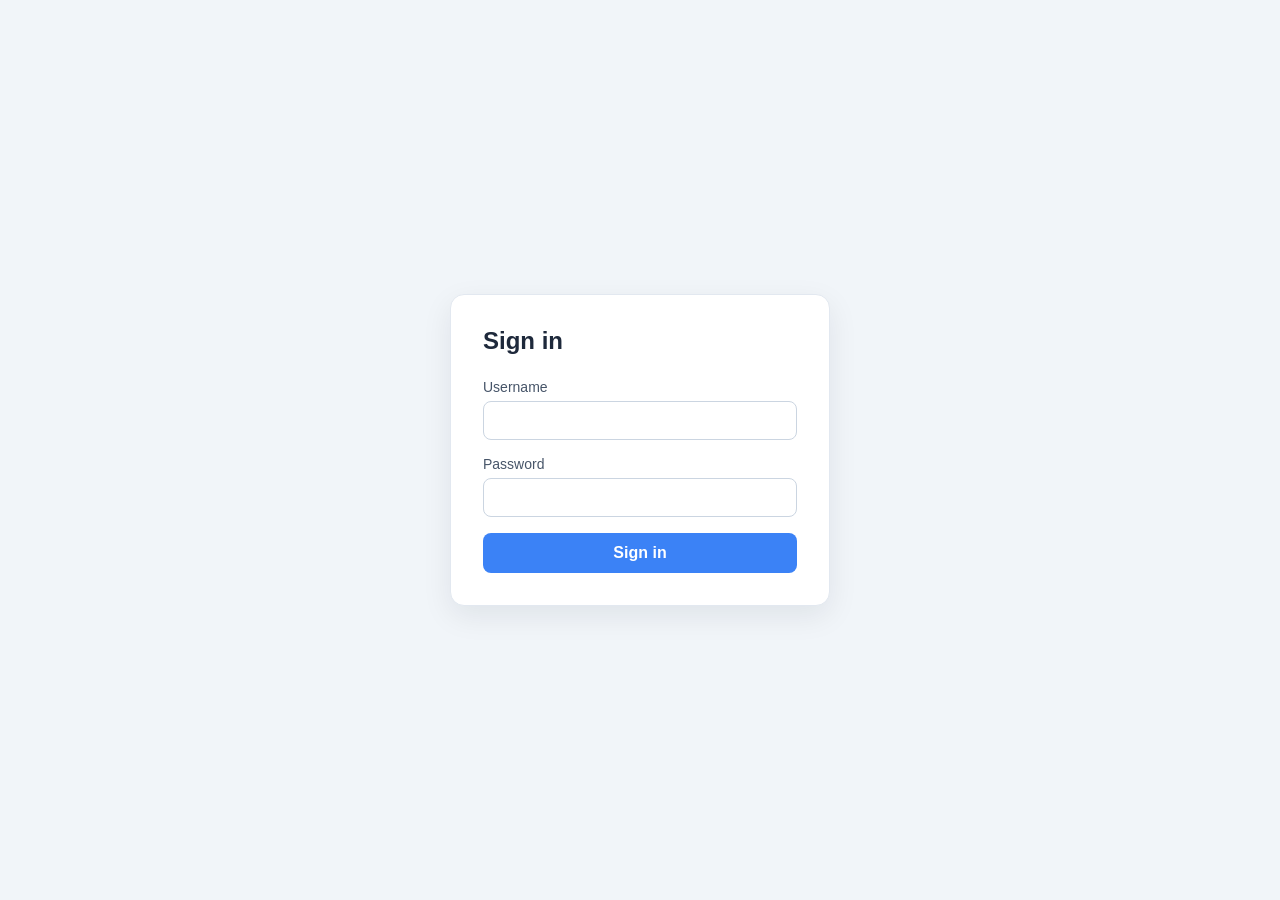
==== commit 76eb8646: "Rename login.html to index.html" ====
--- a/index.html
+++ b/index.html
@@ -1,1877 +1,163 @@
 <!DOCTYPE html>
-<html lang="am">
+<html lang="en">
 <head>
-<meta charset="UTF-8">
-<meta name="viewport" content="width=device-width, initial-scale=1.0, maximum-scale=1.0, user-scalable=no, viewport-fit=cover">
-<meta name="theme-color" content="#0a0a0f">
-<meta name="apple-mobile-web-app-capable" content="yes">
-<meta name="apple-mobile-web-app-status-bar-style" content="black-translucent">
-<meta name="mobile-web-app-capable" content="yes">
-<title>Calc Pro</title>
-<link rel="icon" type="image/svg+xml" href="./icon.svg">
-<link rel="apple-touch-icon" href="./icon.svg">
-<link rel="manifest" href="./manifest.json">
+<meta charset="utf-8">
+<meta name="viewport" content="width=device-width, initial-scale=1">
+<title>Sign in</title>
 <style>
-  * { margin:0; padding:0; box-sizing:border-box; -webkit-tap-highlight-color:transparent; }
-
-  :root {
-    --bg: #0a0a0f;
-    --card: #14141c;
-    --btn: #1e1e28;
-    --btn-hover: #282834;
-    --accent: #ff9f0a;
-    --accent-2: #0a84ff;
-    --sci: #1a2536;
-    --sci-text: #5ac8fa;
-    --text: #ffffff;
-    --muted: #8e8e93;
-    --op: #2c2c38;
-    --green: #30d158;
-    --red: #ff453a;
-    --border: rgba(255,255,255,.07);
-    --input-bg: #14141c;
-    --danger: #ff453a;
+  * { box-sizing: border-box; }
+  body {
+    font-family: -apple-system, BlinkMacSystemFont, "Segoe UI", Roboto, sans-serif;
+    background: #f1f5f9; color: #1e293b;
+    display: flex; justify-content: center; align-items: center;
+    min-height: 100vh; margin: 0; padding: 24px;
   }
-  body.light {
-    --bg: #f5f7fb;
-    --card: #ffffff;
-    --btn: #ffffff;
-    --btn-hover: #e8ebf2;
-    --accent: #ff9500;
-    --accent-2: #007aff;
-    --sci: #e3ecff;
-    --sci-text: #007aff;
-    --text: #1c1c1e;
-    --muted: #6c6c70;
-    --op: #e8ebf2;
-    --green: #34c759;
-    --red: #ff3b30;
-    --border: rgba(0,0,0,.08);
-    --input-bg: #ffffff;
+  .card {
+    background: #fff; padding: 32px; border-radius: 14px;
+    width: 100%; max-width: 380px;
+    box-shadow: 0 10px 30px rgba(15,23,42,.08);
+    border: 1px solid #e2e8f0;
   }
-
-  /* ═══ FULL SCREEN — LOCKED ═══ */
-  html, body {
-    margin: 0 !important;
-    padding: 0 !important;
-    width: 100%;
-    height: 100%;
-    overflow: hidden;
-    position: fixed;
-    background: var(--bg) !important;
-    overscroll-behavior: none;
-    touch-action: manipulation;
+  h1 { font-size: 1.5rem; margin: 0 0 24px; font-weight: 700; }
+  label { display: block; font-size: .875rem; margin-bottom: 16px; color: #475569; font-weight: 500; }
+  input {
+    display: block; width: 100%; margin-top: 6px; padding: 10px 12px;
+    border: 1px solid #cbd5e1; border-radius: 8px; font-size: .95rem;
+    background: #fff; color: #0f172a;
   }
-  body {
-    color: var(--text);
-    font-family: -apple-system, BlinkMacSystemFont, "SF Pro Display", "Segoe UI", sans-serif;
-    transition: background .3s, color .3s;
-    -webkit-user-select: none;
-    user-select: none;
+  input:focus { outline: none; border-color: #3b82f6; box-shadow: 0 0 0 3px rgba(59,130,246,.15); }
+  button {
+    width: 100%; padding: 11px; border: 0; border-radius: 8px;
+    background: #3b82f6; color: #fff; font-size: 1rem; font-weight: 600;
+    cursor: pointer;
   }
-
-  /* ═══ SPLASH ═══ */
-  .splash {
-    position: fixed; inset: 0;
-    background: #0a0a0f;
-    display: flex; flex-direction: column;
-    align-items: center; justify-content: center;
-    gap: 16px; z-index: 9999;
-    transition: opacity .4s;
-  }
-  .splash.hide { opacity: 0; visibility: hidden; }
-  .splash-logo {
-    font-size: 4.5rem;
-    animation: pop .6s cubic-bezier(.34,1.56,.64,1);
-    filter: drop-shadow(0 8px 24px rgba(255,159,10,.5));
-  }
-  .splash-name {
-    font-size: .95rem; font-weight: 700; letter-spacing: 5px;
-    color: #fff; animation: fade .5s .25s backwards;
-  }
-  .splash-bar {
-    width: 140px; height: 3px; background: rgba(255,255,255,.08);
-    border-radius: 99px; overflow: hidden; margin-top: 8px;
-  }
-  .splash-fill {
-    height: 100%; width: 0;
-    background: linear-gradient(90deg, #0a84ff, #ff9f0a);
-    border-radius: 99px; animation: load 1s .2s forwards;
-  }
-  @keyframes pop { 0% { transform: scale(.3); opacity: 0; } 100% { transform: scale(1); opacity: 1; } }
-  @keyframes fade { from { opacity: 0; transform: translateY(6px); } to { opacity: 1; transform: none; } }
-  @keyframes load { to { width: 100%; } }
-
-  /* ═══ APP — LOCKED ═══ */
-  .app {
-    position: fixed;
-    inset: 0;
-    width: 100vw;
-    height: 100vh;
-    height: 100dvh;
-    display: flex;
-    flex-direction: column;
-    overflow: hidden;
-    background: var(--bg);
-    padding: 4px;
-    padding-top: calc(2px + env(safe-area-inset-top, 0px));
-    padding-bottom: calc(4px + env(safe-area-inset-bottom, 0px));
-  }
-
-  /* ═══ HEADER — MINIMAL ═══ */
-  .app-header {
-    display: flex; align-items: center; gap: 6px;
-    padding: 0;
-    margin-bottom: 2px;
-    flex-shrink: 0;
-    height: 34px;
-  }
-  .back-btn {
-    background: var(--accent-2); color: #fff;
-    border: none; font-size: 1.15rem; font-weight: 700;
-    cursor: pointer; padding: 0; border-radius: 9px;
-    display: inline-flex; align-items: center; justify-content: center;
-    width: 30px; height: 30px; flex-shrink: 0; line-height: 1;
-    transition: .2s;
-  }
-  .back-btn:active { transform: scale(.9); }
-  .app-header .spacer { flex: 1; }
-  .icon-btn {
-    background: none; border: none; color: var(--muted);
-    font-size: .95rem; cursor: pointer; padding: 3px 5px;
-    border-radius: 6px; font-family: inherit;
-    display: inline-flex; align-items: center; justify-content: center;
-    min-width: 28px; min-height: 28px; transition: .15s;
-  }
-  .icon-btn:active { background: var(--btn); color: var(--text); transform: scale(.92); }
-
-  /* ═══ TABS — VERY TOP ═══ */
-  .tabs {
-    display: flex; gap: 2px;
-    background: var(--btn); padding: 2px;
-    border-radius: 10px;
-    margin-bottom: 3px;
-    overflow-x: auto; scrollbar-width: none;
-    flex-shrink: 0;
-    height: 42px;
-    align-items: stretch;
-  }
-  .tabs::-webkit-scrollbar { display: none; }
-  .tabs button {
-    flex: 1; min-width: 48px;
-    padding: 2px 1px; border: none;
-    background: transparent; color: var(--muted);
-    font-size: .55rem; font-weight: 600;
-    border-radius: 8px; cursor: pointer;
-    font-family: inherit; display: flex;
-    flex-direction: column; align-items: center; justify-content: center; gap: 1px;
-    transition: .2s; white-space: nowrap;
-    line-height: 1;
-  }
-  .tabs button .ico { font-size: .78rem; line-height: 1; }
-  body:not(.light) .tabs button.active { background: var(--btn-hover); color: var(--text); }
-  body.light .tabs button.active { background: #fff; color: var(--text); box-shadow: 0 2px 6px rgba(0,0,0,.08); }
-
-  /* ═══ TAB PANELS ═══ */
-  .tab-panel { display: none; }
-  .tab-panel.active {
-    display: flex;
-    flex-direction: column;
-    flex: 1;
-    min-height: 0;
-    overflow: hidden;
-    animation: slideUp .2s;
-  }
-  @keyframes slideUp { from { opacity: 0; } to { opacity: 1; } }
-
-  #tab-graph.active,
-  #tab-convert.active,
-  #tab-solve.active,
-  #tab-constants.active,
-  #tab-matrix.active {
-    overflow-y: auto;
-    -webkit-overflow-scrolling: touch;
-    padding-bottom: 10px;
-  }
-
-  /* ═══ CALC ═══ */
-  #tab-calc.active { gap: 2px; }
-
-  #tab-calc .topbar,
-  #tab-calc .display,
-  #tab-calc .mem-row,
-  #tab-calc .sci-toggle {
-    flex-shrink: 0;
-  }
-
-  .topbar {
-    display: flex; justify-content: space-between;
-    align-items: center; padding: 0 2px; gap: 4px;
-    height: 24px;
-  }
-  .brand { font-size: .56rem; letter-spacing: 2px; color: var(--muted); font-weight: 600; }
-  .top-actions { display: flex; gap: 3px; align-items: center; }
-
-  .mode-btn {
-    background: var(--btn);
-    color: var(--accent-2);
-    border: none;
-    font-size: .56rem; font-weight: 700;
-    padding: 3px 7px; border-radius: 6px;
-    cursor: pointer; letter-spacing: 1px;
-    font-family: inherit; transition: .2s;
-  }
-  .mode-btn.rad { color: var(--green); }
-
-  .display {
-    padding: 3px 5px 2px;
-    text-align: right;
-    min-height: 48px;
-    display: flex; flex-direction: column;
-    justify-content: flex-end;
-    overflow: hidden;
-  }
-  .mem-indicator {
-    font-size: .52rem;
-    color: var(--accent);
-    font-weight: 700;
-    letter-spacing: 1px;
-    height: 9px;
-    text-align: left;
-    padding-left: 4px;
-  }
-  .expression {
-    font-size: .66rem; color: var(--muted);
-    min-height: 12px; word-break: break-all;
-    font-variant-numeric: tabular-nums;
-    line-height: 1.2;
-  }
-  .result {
-    font-size: 1.75rem; font-weight: 300;
-    letter-spacing: -1px; line-height: 1.05;
-    word-break: break-all;
-    font-variant-numeric: tabular-nums;
-    margin-top: 1px; transition: .15s;
-  }
-  .result.pop { transform: scale(1.06); color: var(--accent); }
-  .result.error { color: var(--danger); font-size: 1.2rem; }
-
-  .mem-row {
-    display: grid;
-    grid-template-columns: repeat(5, 1fr);
-    gap: 3px;
-    padding: 0 2px;
-    height: 24px;
-  }
-  .mem-row button {
-    padding: 3px 2px;
-    border: none;
-    background: var(--btn);
-    color: var(--accent);
-    font-size: .56rem;
-    font-weight: 700;
-    border-radius: 6px;
-    cursor: pointer;
-    font-family: inherit;
-    transition: .15s;
-    line-height: 1;
-  }
-  .mem-row button:active { transform: scale(.92); background: var(--btn-hover); }
-  .mem-row button.active { color: var(--green); }
-
-  .sci-toggle {
-    width: 100%; padding: 3px; margin: 0;
-    background: transparent;
-    border: 1px dashed rgba(90,200,250,.35);
-    border-radius: 7px;
-    color: var(--sci-text);
-    font-size: .56rem; font-weight: 600;
-    letter-spacing: 1px; cursor: pointer;
-    font-family: inherit;
-    display: flex; justify-content: center;
-    align-items: center; gap: 5px;
-    transition: .25s;
-    height: 22px;
-  }
-  .sci-toggle .arrow { transition: transform .3s; font-size: .48rem; }
-  .sci-toggle.open .arrow { transform: rotate(180deg); }
-  .sci-toggle .fx { font-style: italic; font-weight: 700; }
-
-  .sci-panel {
-    max-height: 0;
-    overflow: hidden;
-    transition: max-height .3s;
-    flex-shrink: 0;
-  }
-  .sci-panel.open {
-    max-height: 108px;
-    overflow-y: auto;
-    -webkit-overflow-scrolling: touch;
-    margin-bottom: 2px;
-  }
-  .sci-keys {
-    display: grid;
-    grid-template-columns: repeat(4, 1fr);
-    gap: 3px;
-    padding: 1px 0;
-  }
-
-  /* ═══ KEYS — EQUAL CIRCLES ═══ */
-  #tab-calc .keys {
-    flex: 1 1 auto;
-    min-height: 0;
-    display: grid;
-    grid-template-columns: repeat(4, 1fr);
-    grid-template-rows: repeat(4, 1fr);
-    gap: 4px;
-    margin-top: 2px;
-    width: 100%;
-    padding: 0 2px;
-    overflow: hidden;
-  }
-
-  #tab-calc .keys button.key {
-    aspect-ratio: 1 / 1;
-    width: 100%;
-    height: 100%;
-    max-width: 100%;
-    max-height: 100%;
-    min-height: 0;
-    border: none;
-    border-radius: 50%;
-    background: var(--btn);
-    color: var(--text);
-    font-size: clamp(.85rem, 3.8vw, 1.25rem);
-    font-weight: 400;
-    cursor: pointer;
-    font-family: inherit;
-    display: flex;
-    align-items: center;
-    justify-content: center;
-    user-select: none;
-    position: relative;
-    overflow: hidden;
-    transition: .1s;
-    padding: 0;
-    line-height: 1;
-    place-self: center;
-  }
-
-  #tab-calc .keys button.key:active {
-    transform: scale(.92);
-    background: var(--btn-hover);
-  }
-
-  .key.op { background: var(--op); color: var(--accent); font-weight: 500; }
-  .key.fn { background: var(--op); color: var(--accent-2); font-size: .92rem; }
-  .key.eq {
-    background: linear-gradient(135deg, var(--accent), #ff6b00);
-    color: #fff; font-weight: 600;
-  }
-
-  .key.sci {
-    height: 24px;
-    aspect-ratio: auto;
-    border-radius: 6px;
-    background: var(--sci);
-    color: var(--sci-text);
-    font-size: .58rem;
-    font-weight: 600;
-    width: 100%;
-    max-width: none;
-    max-height: none;
-    place-self: stretch;
-  }
-  .key.sci sup { font-size: .42rem; vertical-align: super; }
-
-  .ripple {
-    position: absolute; border-radius: 50%;
-    background: rgba(255,255,255,.35);
-    transform: scale(0); animation: ripple .5s ease-out;
-    pointer-events: none;
-  }
-  body.light .ripple { background: rgba(0,0,0,.15); }
-  @keyframes ripple { to { transform: scale(4); opacity: 0; } }
-
-  /* ═══ OVERLAY ═══ */
-  .overlay {
-    position: fixed; inset: 0;
-    background: var(--bg);
-    display: flex; flex-direction: column;
-    transform: translateY(100%);
-    opacity: 0; pointer-events: none;
-    transition: .3s cubic-bezier(.32,.72,0,1);
-    z-index: 100;
-  }
-  .overlay.open { transform: translateY(0); opacity: 1; pointer-events: auto; }
-  .overlay-header {
-    display: flex; align-items: center; gap: 12px;
-    padding: 12px 14px;
-    padding-top: calc(12px + env(safe-area-inset-top, 0px));
-    background: var(--bg);
-    border-bottom: 1px solid var(--border);
-    flex-shrink: 0;
-  }
-  .overlay-header h2 { font-size: 1rem; font-weight: 600; flex: 1; text-align: center; }
-  .overlay-body {
-    flex: 1; overflow-y: auto;
-    padding: 12px 14px;
-    padding-bottom: calc(14px + env(safe-area-inset-bottom, 0px));
-    -webkit-overflow-scrolling: touch;
-  }
-  .history-item {
-    padding: 11px 10px;
-    border-bottom: 1px solid var(--border);
-    cursor: pointer; border-radius: 10px;
-    transition: .15s;
-  }
-  .history-item:active { background: var(--btn); }
-  .history-item .h-exp {
-    font-size: .74rem; color: var(--muted);
-    word-break: break-all;
-    font-family: "SF Mono", Menlo, monospace;
-  }
-  .history-item .h-res {
-    font-size: 1.05rem; margin-top: 3px;
-    color: var(--accent-2);
-    font-family: "SF Mono", Menlo, monospace;
-  }
-  .empty {
-    color: var(--muted);
-    font-size: .88rem; text-align: center;
-    margin-top: 50px;
-  }
-
-  /* ═══ GRAPH ═══ */
-  .graph-wrap { display: flex; flex-direction: column; gap: 7px; }
-  .input-full {
-    width: 100%; padding: 11px 13px;
-    font-size: .9rem; border-radius: 11px;
-    border: 1px solid var(--border);
-    background: var(--input-bg);
-    color: var(--text); outline: none;
-    font-family: "SF Mono", Menlo, monospace;
-    transition: border-color .2s;
-  }
-  .input-full:focus { border-color: var(--accent-2); }
-  .grid-2 { display: grid; grid-template-columns: 1fr 1fr; gap: 6px; }
-  .grid-2 input {
-    padding: 8px 11px; font-size: .82rem;
-    border-radius: 9px; border: 1px solid var(--border);
-    background: var(--input-bg); color: var(--text);
-    outline: none; font-family: inherit;
-    min-width: 0;
-  }
-  canvas#graphCanvas {
-    width: 100%; height: 230px;
-    background: var(--input-bg);
-    border-radius: 13px;
-    border: 1px solid var(--border);
-    display: block; touch-action: none;
-  }
-  .btn-grid {
-    display: grid; grid-template-columns: repeat(4, 1fr);
-    gap: 5px;
-  }
-  .btn-grid button {
-    padding: 9px; border: none;
-    border-radius: 9px;
-    background: var(--btn); color: var(--text);
-    font-family: inherit; font-weight: 600;
-    font-size: .76rem; cursor: pointer;
-    transition: .15s;
-  }
-  .btn-grid button:active { transform: scale(.95); background: var(--btn-hover); }
-  .btn-grid button.primary {
-    background: linear-gradient(135deg, var(--accent), #ff6b00);
-    color: #fff;
-  }
-
-  /* ═══ CARDS ═══ */
-  .card {
-    background: var(--input-bg);
-    border-radius: 13px;
-    padding: 13px;
-    margin-bottom: 9px;
-    border: 1px solid var(--border);
-  }
-  .card h3 {
-    font-size: .68rem;
-    color: var(--muted);
-    text-transform: uppercase;
-    letter-spacing: 1.1px;
-    margin-bottom: 9px;
-    font-weight: 700;
-  }
-
-  .chip-row {
-    display: flex; gap: 4px;
-    margin-bottom: 9px;
-    overflow-x: auto;
-    padding-bottom: 3px;
-    scrollbar-width: none;
-  }
-  .chip-row::-webkit-scrollbar { display: none; }
-  .chip-row button {
-    padding: 6px 11px; border: none;
-    border-radius: 8px;
-    background: var(--btn); color: var(--muted);
-    font-size: .7rem; font-family: inherit;
-    font-weight: 600; cursor: pointer;
-    white-space: nowrap; transition: .2s;
-  }
-  .chip-row button.active { background: var(--accent-2); color: #fff; }
-
-  .row-3 {
-    display: grid;
-    grid-template-columns: 1fr auto 1fr;
-    gap: 5px; align-items: center;
-    margin-bottom: 7px;
-  }
-  .row-3 input, .row-3 select {
-    width: 100%; padding: 9px 11px;
-    font-size: .86rem; border-radius: 9px;
-    border: 1px solid var(--border);
-    background: var(--btn); color: var(--text);
-    outline: none; font-family: inherit;
-    min-width: 0; transition: .15s;
-  }
-  .row-3 input:focus, .row-3 select:focus { border-color: var(--accent-2); }
-  .swap-btn {
-    width: 32px; height: 32px;
-    border-radius: 50%; border: none;
-    background: var(--btn); color: var(--accent-2);
-    font-size: .95rem; cursor: pointer;
-    flex-shrink: 0; transition: .2s;
-  }
-  .swap-btn:active { transform: rotate(180deg) scale(.9); }
-
-  .base-row {
-    display: flex; justify-content: space-between;
-    align-items: center;
-    padding: 9px 11px;
-    background: var(--btn);
-    border-radius: 9px;
-    margin-bottom: 5px;
-    font-family: "SF Mono", Menlo, monospace;
-    border: 1px solid var(--border);
-  }
-  .base-row .lbl {
-    font-size: .64rem; color: var(--muted);
-    text-transform: uppercase;
-    letter-spacing: 1px; font-weight: 700;
-    font-family: -apple-system, sans-serif;
-  }
-  .base-row .val {
-    font-size: .86rem;
-    color: var(--accent-2);
-    word-break: break-all;
-    text-align: right;
-    max-width: 60%;
-  }
-
-  .solve-inputs {
-    display: flex; gap: 5px;
-    margin-bottom: 9px;
-    flex-wrap: wrap;
-    align-items: center;
-    font-family: "SF Mono", Menlo, monospace;
-  }
-  .solve-inputs input {
-    width: 58px; padding: 7px 9px;
-    font-size: .86rem; border-radius: 7px;
-    border: 1px solid var(--border);
-    background: var(--btn); color: var(--text);
-    outline: none; font-family: inherit;
-    text-align: center;
-  }
-  .solve-inputs input:focus { border-color: var(--accent-2); }
-  .solve-inputs .lbl { color: var(--muted); font-size: .82rem; }
-
-  .primary-btn {
-    width: 100%; padding: 11px;
-    border: none; border-radius: 9px;
-    background: linear-gradient(135deg, var(--accent-2), #0071e3);
-    color: #fff; font-family: inherit;
-    font-weight: 700; font-size: .86rem;
-    cursor: pointer; transition: .15s;
-  }
-  .primary-btn:active { transform: scale(.98); }
-
-  .result-box {
-    margin-top: 9px;
-    padding: 11px;
-    border-radius: 9px;
-    background: var(--btn);
-    font-family: "SF Mono", Menlo, monospace;
-    font-size: .86rem;
-    color: var(--green);
-    min-height: 42px;
-    display: flex; align-items: center;
-    justify-content: center;
-    text-align: center;
-    word-break: break-all;
-    border: 1px solid var(--border);
-  }
-
-  .stats-grid {
-    display: grid;
-    grid-template-columns: repeat(2, 1fr);
-    gap: 5px; margin-top: 7px;
-  }
-  .stat-box {
-    background: var(--btn);
-    padding: 9px; border-radius: 9px;
-    border: 1px solid var(--border);
-  }
-  .stat-box .lbl {
-    font-size: .56rem; color: var(--muted);
-    text-transform: uppercase;
-    letter-spacing: 1px; font-weight: 700;
-    margin-bottom: 2px;
-  }
-  .stat-box .val {
-    font-size: .86rem; color: var(--accent-2);
-    font-family: "SF Mono", Menlo, monospace;
-    word-break: break-all;
-  }
-
-  .stats-input {
-    width: 100%; padding: 9px 11px;
-    font-size: .82rem; border-radius: 9px;
-    border: 1px solid var(--border);
-    background: var(--btn); color: var(--text);
-    outline: none;
-    font-family: "SF Mono", Menlo, monospace;
-    margin-bottom: 7px; min-height: 55px;
-    resize: vertical;
-  }
-
-  .date-row {
-    display: grid; grid-template-columns: 1fr 1fr;
-    gap: 5px; margin-bottom: 7px;
-  }
-  .date-row input {
-    padding: 9px 11px; font-size: .82rem;
-    border-radius: 9px;
-    border: 1px solid var(--border);
-    background: var(--btn); color: var(--text);
-    outline: none; font-family: inherit;
-    min-width: 0;
-  }
-
-  /* ═══ CONSTANTS ═══ */
-  .const-item {
-    display: flex;
-    justify-content: space-between;
-    align-items: center;
-    padding: 11px 9px;
-    border-bottom: 1px solid var(--border);
-    cursor: pointer; transition: .15s;
-    border-radius: 8px;
-  }
-  .const-item:active { background: var(--btn); }
-  .const-item .c-info { flex: 1; min-width: 0; }
-  .const-item .c-name {
-    font-size: .82rem; font-weight: 600;
-    color: var(--text); margin-bottom: 2px;
-  }
-  .const-item .c-sym {
-    font-size: .66rem; color: var(--muted);
-    font-family: "SF Mono", Menlo, monospace;
-  }
-  .const-item .c-val {
-    font-size: .78rem;
-    color: var(--accent-2);
-    font-family: "SF Mono", Menlo, monospace;
-    text-align: right;
-    margin-left: 10px;
-    max-width: 45%;
-    word-break: break-all;
-  }
-
-  /* ═══ MATRIX ═══ */
-  .matrix-wrap {
-    display: flex; gap: 9px;
-    align-items: center; justify-content: center;
-    flex-wrap: wrap;
-    margin: 9px 0;
-  }
-  .matrix {
-    display: grid;
-    grid-template-columns: 1fr 1fr;
-    gap: 4px;
-    padding: 7px;
-    background: var(--btn);
-    border-radius: 9px;
-    border: 1px solid var(--border);
-  }
-  .matrix input {
-    width: 52px; padding: 7px 3px;
-    font-size: .82rem; border-radius: 6px;
-    border: 1px solid var(--border);
-    background: var(--card);
-    color: var(--text);
-    outline: none;
-    font-family: inherit;
-    text-align: center;
-  }
-  .matrix-sym {
-    font-size: 1.3rem;
-    color: var(--accent);
-    font-weight: 700;
-  }
-
-  /* ═══ RESPONSIVE ═══ */
-  @media (max-height: 700px) {
-    .display { min-height: 42px; padding: 2px 4px 1px; }
-    .result { font-size: 1.55rem; }
-    #tab-calc .keys { gap: 3px; }
-    .key.sci { height: 22px; font-size: .54rem; }
-    .mem-row { height: 22px; }
-    .mem-row button { font-size: .52rem; }
-    .tabs { height: 38px; }
-    .tabs button { font-size: .5rem; }
-    .tabs button .ico { font-size: .72rem; }
-    .app-header { height: 30px; }
-    .back-btn { width: 28px; height: 28px; font-size: 1.05rem; }
-    .sci-toggle { height: 20px; font-size: .52rem; }
-  }
-  @media (max-height: 600px) {
-    .display { min-height: 36px; padding: 2px 3px 1px; }
-    .result { font-size: 1.35rem; }
-    .expression { font-size: .58rem; min-height: 10px; }
-    #tab-calc .keys { gap: 2px; margin-top: 1px; }
-    .mem-row { height: 20px; }
-    .mem-row button { font-size: .48rem; padding: 2px; }
-    .tabs { height: 34px; margin-bottom: 2px; }
-    .tabs button { padding: 1px; font-size: .46rem; }
-    .tabs button .ico { font-size: .66rem; }
-    .app-header { height: 26px; margin-bottom: 1px; }
-    .back-btn { width: 26px; height: 26px; font-size: 1rem; }
-    .topbar { height: 20px; }
-    .sci-toggle { height: 18px; padding: 2px; font-size: .48rem; }
-    .sci-panel.open { max-height: 90px; }
-    .key.sci { height: 20px; font-size: .5rem; }
-    .app { padding: 3px; }
-  }
+  button:hover { background: #2563eb; }
+  #msg { margin-top: 16px; font-size: .9rem; padding: 10px 12px; border-radius: 8px; display: none; }
+  #msg.ok   { display: block; background: #dcfce7; color: #166534; }
+  #msg.fail { display: block; background: #fee2e2; color: #991b1b; }
 </style>
 </head>
 <body>
-
-<div class="splash" id="splash">
-  <div class="splash-logo">🧮</div>
-  <div class="splash-name">CALC PRO</div>
-  <div class="splash-bar"><div class="splash-fill"></div></div>
-</div>
-
-<div class="app">
-
-  <div class="app-header">
-    <button class="back-btn" id="globalBack">←</button>
-    <span class="spacer"></span>
-    <button class="icon-btn" id="soundBtn">🔊</button>
-    <button class="icon-btn" id="themeBtn">🌙</button>
-  </div>
-
-  <div class="tabs">
-    <button class="active" data-tab="calc"><span class="ico">🧮</span>Calc</button>
-    <button data-tab="graph"><span class="ico">📈</span>Graph</button>
-    <button data-tab="convert"><span class="ico">🔄</span>Units</button>
-    <button data-tab="solve"><span class="ico">🧠</span>Solve</button>
-    <button data-tab="constants"><span class="ico">⚛️</span>Const</button>
-    <button data-tab="matrix"><span class="ico">🔢</span>Matrix</button>
-  </div>
-
-  <!-- CALC -->
-  <div class="tab-panel active" id="tab-calc">
-    <div class="topbar">
-      <span class="brand">SCIENTIFIC</span>
-      <div class="top-actions">
-        <button class="mode-btn" id="angleBtn">DEG</button>
-        <button class="icon-btn" id="backspaceBtn">⌫</button>
-        <button class="icon-btn" id="historyBtn">🕘</button>
-      </div>
-    </div>
-
-    <div class="display">
-      <div class="mem-indicator" id="memInd"></div>
-      <div class="expression" id="expression"></div>
-      <div class="result" id="result">0</div>
-    </div>
-
-    <div class="mem-row">
-      <button data-mem="MC">MC</button>
-      <button data-mem="MR">MR</button>
-      <button data-mem="M+">M+</button>
-      <button data-mem="M-">M−</button>
-      <button data-mem="MS">MS</button>
-    </div>
-
-    <button class="sci-toggle" id="sciToggle">
-      <span class="fx">ƒx</span> Scientific <span class="arrow">▼</span>
-    </button>
-
-    <div class="sci-panel" id="sciPanel">
-      <div class="sci-keys">
-        <button class="key sci" data-func="sin">sin</button>
-        <button class="key sci" data-func="cos">cos</button>
-        <button class="key sci" data-func="tan">tan</button>
-        <button class="key sci" data-const="π">π</button>
-        <button class="key sci" data-func="asin">sin<sup>−1</sup></button>
-        <button class="key sci" data-func="acos">cos<sup>−1</sup></button>
-        <button class="key sci" data-func="atan">tan<sup>−1</sup></button>
-        <button class="key sci" data-const="e">e</button>
-        <button class="key sci" data-func="log">log</button>
-        <button class="key sci" data-func="ln">ln</button>
-        <button class="key sci" data-func="√">√</button>
-        <button class="key sci" data-action="sq">x²</button>
-        <button class="key sci" data-action="pow">xʸ</button>
-        <button class="key sci" data-action="inv">1/x</button>
-        <button class="key sci" data-func="abs">|x|</button>
-        <button class="key sci" data-action="fact">n!</button>
-        <button class="key sci" data-func="sinh">sinh</button>
-        <button class="key sci" data-func="cosh">cosh</button>
-        <button class="key sci" data-func="tanh">tanh</button>
-        <button class="key sci" data-action="cbrt">∛x</button>
-      </div>
-    </div>
-
-    <div class="keys" id="keys">
-      <button class="key fn" data-action="clear">AC</button>
-      <button class="key fn" data-action="paren">( )</button>
-      <button class="key fn" data-action="percent">%</button>
-      <button class="key op" data-op="÷">÷</button>
-      <button class="key" data-num="7">7</button>
-      <button class="key" data-num="8">8</button>
-      <button class="key" data-num="9">9</button>
-      <button class="key op" data-op="×">×</button>
-      <button class="key" data-num="4">4</button>
-      <button class="key" data-num="5">5</button>
-      <button class="key" data-num="6">6</button>
-      <button class="key op" data-op="−">−</button>
-      <button class="key" data-num="1">1</button>
-      <button class="key" data-num="2">2</button>
-      <button class="key" data-num="3">3</button>
-      <button class="key op" data-op="+">+</button>
-      <button class="key fn" data-action="sign">+/−</button>
-      <button class="key" data-num="0">0</button>
-      <button class="key" data-num=".">.</button>
-      <button class="key eq" data-action="equals">=</button>
-    </div>
-
-    <div class="overlay" id="historyPanel">
-      <div class="overlay-header">
-        <button class="back-btn" id="closeHistory">←</button>
-        <h2>🕘 ታሪክ</h2>
-        <button class="icon-btn" id="clearHistory">🗑</button>
-      </div>
-      <div class="overlay-body">
-        <div id="historyList"></div>
-      </div>
-    </div>
-  </div>
-
-  <!-- GRAPH -->
-  <div class="tab-panel" id="tab-graph">
-    <div class="graph-wrap">
-      <input class="input-full" id="graphFn" value="sin(x)" placeholder="f(x) = ..." spellcheck="false">
-      <div class="grid-2">
-        <input id="xmin" type="number" value="-10" placeholder="x min">
-        <input id="xmax" type="number" value="10" placeholder="x max">
-      </div>
-      <div class="grid-2">
-        <input id="ymin" type="number" value="-5" placeholder="y min">
-        <input id="ymax" type="number" value="5" placeholder="y max">
-      </div>
-      <canvas id="graphCanvas"></canvas>
-      <div class="btn-grid">
-        <button data-graph="sin(x)">sin</button>
-        <button data-graph="cos(x)">cos</button>
-        <button data-graph="tan(x)">tan</button>
-        <button data-graph="x^2">x²</button>
-      </div>
-      <div class="btn-grid">
-        <button data-graph="x^3">x³</button>
-        <button data-graph="√(x)">√x</button>
-        <button data-graph="1/x">1/x</button>
-        <button data-graph="log(x)">log</button>
-      </div>
-      <div class="btn-grid">
-        <button data-graph="e^x">eˣ</button>
-        <button data-graph="abs(x)">|x|</button>
-        <button data-graph="x^2-4">x²−4</button>
-        <button class="primary" id="plotBtn">📈 Plot</button>
-      </div>
-    </div>
-  </div>
-
-  <!-- CONVERT -->
-  <div class="tab-panel" id="tab-convert">
-    <div class="card">
-      <h3>📏 Unit Converter</h3>
-      <div class="chip-row" id="convCat">
-        <button class="active" data-cat="length">Length</button>
-        <button data-cat="mass">Mass</button>
-        <button data-cat="temp">Temp</button>
-        <button data-cat="area">Area</button>
-        <button data-cat="volume">Volume</button>
-        <button data-cat="speed">Speed</button>
-        <button data-cat="time">Time</button>
-        <button data-cat="data">Data</button>
-      </div>
-      <div class="row-3">
-        <input id="convFrom" type="number" value="1" step="any">
-        <button class="swap-btn" id="swapConv">⇅</button>
-        <input id="convTo" type="number" readonly>
-      </div>
-      <div class="row-3">
-        <select id="unitFrom"></select>
-        <span></span>
-        <select id="unitTo"></select>
-      </div>
-    </div>
-
-    <div class="card">
-      <h3>💻 Base Converter</h3>
-      <input id="baseInput" class="input-full" value="255" placeholder="Enter number..." style="margin-bottom:8px">
-      <div class="base-row"><span class="lbl">Decimal</span><span class="val" id="baseDec">255</span></div>
-      <div class="base-row"><span class="lbl">Binary</span><span class="val" id="baseBin">11111111</span></div>
-      <div class="base-row"><span class="lbl">Octal</span><span class="val" id="baseOct">377</span></div>
-      <div class="base-row"><span class="lbl">Hex</span><span class="val" id="baseHex">FF</span></div>
-    </div>
-  </div>
-
-  <!-- SOLVE -->
-  <div class="tab-panel" id="tab-solve">
-    <div class="card">
-      <h3>📐 Linear (ax + b = 0)</h3>
-      <div class="solve-inputs">
-        <input id="linA" type="number" value="2">
-        <span class="lbl">x +</span>
-        <input id="linB" type="number" value="-8">
-        <span class="lbl">= 0</span>
-      </div>
-      <button class="primary-btn" data-solve="linear">Solve</button>
-      <div class="result-box" id="linearResult">—</div>
-    </div>
-
-    <div class="card">
-      <h3>📊 Quadratic (ax² + bx + c = 0)</h3>
-      <div class="solve-inputs">
-        <input id="qA" type="number" value="1">
-        <span class="lbl">x² +</span>
-        <input id="qB" type="number" value="-5">
-        <span class="lbl">x +</span>
-        <input id="qC" type="number" value="6">
-      </div>
-      <button class="primary-btn" data-solve="quad">Solve</button>
-      <div class="result-box" id="quadResult">—</div>
-    </div>
-
-    <div class="card">
-      <h3>📈 Statistics</h3>
-      <textarea id="statsInput" class="stats-input">10, 20, 30, 40, 50</textarea>
-      <button class="primary-btn" data-solve="stats">Calculate</button>
-      <div class="stats-grid">
-        <div class="stat-box"><div class="lbl">Count</div><div class="val" id="statCount">—</div></div>
-        <div class="stat-box"><div class="lbl">Sum</div><div class="val" id="statSum">—</div></div>
-        <div class="stat-box"><div class="lbl">Mean</div><div class="val" id="statMean">—</div></div>
-        <div class="stat-box"><div class="lbl">Median</div><div class="val" id="statMed">—</div></div>
-        <div class="stat-box"><div class="lbl">Min</div><div class="val" id="statMin">—</div></div>
-        <div class="stat-box"><div class="lbl">Max</div><div class="val" id="statMax">—</div></div>
-        <div class="stat-box"><div class="lbl">Range</div><div class="val" id="statRange">—</div></div>
-        <div class="stat-box"><div class="lbl">Std Dev</div><div class="val" id="statSd">—</div></div>
-      </div>
-    </div>
-
-    <div class="card">
-      <h3>📅 Date Calculator</h3>
-      <div class="date-row">
-        <input id="dateA" type="date">
-        <input id="dateB" type="date">
-      </div>
-      <button class="primary-btn" data-solve="date">Calculate</button>
-      <div class="result-box" id="dateResult">—</div>
-    </div>
-  </div>
-
-  <!-- CONSTANTS -->
-  <div class="tab-panel" id="tab-constants">
-    <div class="card">
-      <h3>⚛️ Constants Library</h3>
-      <div class="chip-row" id="constCat">
-        <button class="active" data-ccat="physics">Physics</button>
-        <button data-ccat="math">Math</button>
-        <button data-ccat="astro">Astro</button>
-      </div>
-      <div id="constList"></div>
-    </div>
-  </div>
-
-  <!-- MATRIX -->
-  <div class="tab-panel" id="tab-matrix">
-    <div class="card">
-      <h3>🔢 Matrix Calculator (2×2)</h3>
-      <div class="matrix-wrap">
-        <div class="matrix" id="matA">
-          <input type="number" value="1" step="any"><input type="number" value="2" step="any">
-          <input type="number" value="3" step="any"><input type="number" value="4" step="any">
-        </div>
-        <span class="matrix-sym" id="matOp">+</span>
-        <div class="matrix" id="matB">
-          <input type="number" value="5" step="any"><input type="number" value="6" step="any">
-          <input type="number" value="7" step="any"><input type="number" value="8" step="any">
-        </div>
-      </div>
-      <div class="btn-grid" style="margin-bottom:9px">
-        <button data-matop="+" class="active">A+B</button>
-        <button data-matop="-">A−B</button>
-        <button data-matop="*">A×B</button>
-        <button data-matop="det">Det A</button>
-      </div>
-      <button class="primary-btn" id="calcMat">Calculate</button>
-      <div class="result-box" id="matResult" style="font-size:.82rem">—</div>
-    </div>
-  </div>
-
+<div class="card">
+  <h1>Sign in</h1>
+  <label>Username
+    <input id="username" autocomplete="username" spellcheck="false">
+  </label>
+  <label>Password
+    <input id="password" type="password" autocomplete="current-password">
+  </label>
+  <button id="loginBtn">Sign in</button>
+  <div id="msg"></div>
 </div>
 
 <script>
 (function () {
-  "use strict";
+  'use strict';
 
-  if ("serviceWorker" in navigator) {
-    window.addEventListener("load", () => {
-      navigator.serviceWorker.register("./sw.js").catch(() => {});
-    });
+  var users = [
+    { id: 1, username: 'admin', password: 'admin123' },
+    { id: 2, username: 'alice', password: 'alicepw'  },
+    { id: 3, username: 'bob',   password: 'bobpw'    }
+  ];
+
+  /* --- tiny SQL engine (only handles WHERE ... with =, !=, AND, OR) --- */
+
+  function splitTop(str, kw) {
+    var parts = [], up = str.toUpperCase(), k = kw.toUpperCase();
+    var cur = '', q = false, i = 0;
+    while (i < str.length) {
+      var ch = str[i];
+      if (ch === "'") { q = !q; cur += ch; i++; continue; }
+      if (!q && up.substr(i, k.length) === k) {
+        var b = i === 0 ? ' ' : str[i - 1];
+        var a = (i + k.length >= str.length) ? ' ' : str[i + k.length];
+        if (/\s/.test(b) && /\s/.test(a)) { parts.push(cur); cur = ''; i += k.length; continue; }
+      }
+      cur += ch; i++;
+    }
+    parts.push(cur);
+    return parts;
   }
-  window.addEventListener("load", () => {
-    const s = document.getElementById("splash");
-    if (!s) return;
-    setTimeout(() => s.classList.add("hide"), 1000);
-    setTimeout(() => s.remove(), 1500);
-  });
 
-  const soundOn = { v: localStorage.getItem("calc_sound") !== "off" };
-  let audioCtx = null;
-  function playClick(type) {
-    if (!soundOn.v) return;
-    try {
-      audioCtx = audioCtx || new (window.AudioContext || window.webkitAudioContext)();
-      const o = audioCtx.createOscillator();
-      const g = audioCtx.createGain();
-      o.connect(g); g.connect(audioCtx.destination);
-      if (type === "equals") { o.frequency.value = 880; o.type = "sine"; }
-      else if (type === "clear") { o.frequency.value = 220; o.type = "square"; }
-      else { o.frequency.value = 620; o.type = "sine"; }
-      g.gain.setValueAtTime(0.06, audioCtx.currentTime);
-      g.gain.exponentialRampToValueAtTime(0.001, audioCtx.currentTime + 0.08);
-      o.start(); o.stop(audioCtx.currentTime + 0.08);
-    } catch {}
+  function operand(s, row) {
+    s = s.trim();
+    if (s.length >= 2 && s[0] === "'" && s[s.length - 1] === "'") return s.slice(1, -1);
+    if (/^-?\d+(\.\d+)?$/.test(s)) return Number(s);
+    var k = s.toLowerCase();
+    return row.hasOwnProperty(k) ? row[k] : undefined;
   }
-  function haptic(ms) { if (navigator.vibrate) navigator.vibrate(ms || 8); }
 
-  function switchTab(name) {
-    document.querySelectorAll(".tabs button").forEach(b => b.classList.remove("active"));
-    document.querySelectorAll(".tab-panel").forEach(p => p.classList.remove("active"));
-    const btn = document.querySelector(`.tabs button[data-tab="${name}"]`);
-    if (btn) btn.classList.add("active");
-    const panel = document.getElementById("tab-" + name);
-    if (panel) panel.classList.add("active");
-    if (name === "graph") setTimeout(plotGraph, 50);
+  function cmp(expr, row) {
+    expr = expr.trim();
+    if (!expr) return false;
+    var m = expr.match(/^(.+?)\s*(<>|!=|=)\s*(.+)$/);
+    if (!m) return false;
+    var l = operand(m[1], row), r = operand(m[3], row);
+    return m[2] === '=' ? l === r : l !== r;
   }
-  document.querySelectorAll(".tabs button").forEach(btn => {
-    btn.addEventListener("click", () => {
-      switchTab(btn.dataset.tab);
-      playClick(); haptic(6);
-    });
-  });
 
-  const histPanel = document.getElementById("historyPanel");
-  document.getElementById("globalBack").addEventListener("click", () => {
-    playClick(); haptic(8);
-    if (histPanel.classList.contains("open")) { histPanel.classList.remove("open"); return; }
-    const activeTab = document.querySelector(".tabs button.active")?.dataset.tab;
-    if (activeTab && activeTab !== "calc") { switchTab("calc"); return; }
-    if (window.history.length > 1) window.history.back();
-  });
+  function test(expr, row) {
+    var ors = splitTop(expr, 'OR');
+    for (var i = 0; i < ors.length; i++) {
+      var ands = splitTop(ors[i], 'AND');
+      var ok = true;
+      for (var j = 0; j < ands.length; j++) {
+        if (!cmp(ands[j], row)) { ok = false; break; }
+      }
+      if (ok) return true;
+    }
+    return false;
+  }
 
-  const themeBtn = document.getElementById("themeBtn");
-  const soundBtn = document.getElementById("soundBtn");
-  if ((localStorage.getItem("calc_theme") || "dark") === "light") {
-    document.body.classList.add("light");
-    themeBtn.textContent = "☀️";
-  }
-  themeBtn.addEventListener("click", () => {
-    document.body.classList.toggle("light");
-    const isLight = document.body.classList.contains("light");
-    themeBtn.textContent = isLight ? "☀️" : "🌙";
-    localStorage.setItem("calc_theme", isLight ? "light" : "dark");
-    playClick(); haptic(8);
-    setTimeout(plotGraph, 50);
-  });
-  soundBtn.textContent = soundOn.v ? "🔊" : "🔇";
-  soundBtn.addEventListener("click", () => {
-    soundOn.v = !soundOn.v;
-    soundBtn.textContent = soundOn.v ? "🔊" : "🔇";
-    localStorage.setItem("calc_sound", soundOn.v ? "on" : "off");
-    if (soundOn.v) playClick();
-    haptic(8);
-  });
-
-  const FUNCS = ["asin","acos","atan","sinh","cosh","tanh","sin","cos","tan","log","ln","√","abs"];
-  function tokenize(s) {
-    const t = []; let i = 0;
-    while (i < s.length) {
-      const c = s[i];
-      if (c === " " || c === "\t") { i++; continue; }
-      if (/[0-9.]/.test(c)) {
-        let num = "";
-        while (i < s.length && /[0-9.]/.test(s[i])) num += s[i++];
-        if ((num.match(/\./g) || []).length > 1) throw new Error("S");
-        t.push({ t: "num", v: parseFloat(num) }); continue;
-      }
-      if (c === "π") { t.push({ t: "num", v: Math.PI }); i++; continue; }
-      if (c === "e" && !/[a-z]/.test(s[i+1] || "")) { t.push({ t: "num", v: Math.E }); i++; continue; }
-      if (c === "x" || c === "X") { t.push({ t: "var", v: "x" }); i++; continue; }
-      let m = false;
-      for (const f of FUNCS) {
-        if (s.startsWith(f, i)) { t.push({ t: "func", v: f }); i += f.length; m = true; break; }
-      }
-      if (m) continue;
-      if ("+-−×÷*/^".includes(c)) {
-        let op = c; if (c === "-") op = "−"; if (c === "*") op = "×"; if (c === "/") op = "÷";
-        t.push({ t: "op", v: op }); i++; continue;
-      }
-      if (c === "(") { t.push({ t: "(" }); i++; continue; }
-      if (c === ")") { t.push({ t: ")" }); i++; continue; }
-      if (c === "!") { t.push({ t: "post", v: "!" }); i++; continue; }
-      if (c === "%") { t.push({ t: "post", v: "%" }); i++; continue; }
-      throw new Error("B");
-    }
-    return t;
-  }
-  const prec = { "+": 1, "−": 1, "×": 2, "÷": 2, "u-": 3, "^": 4 };
-  const rightAssoc = { "^": true, "u-": true };
-  function toRPN(tokens) {
-    const out = [], ops = []; let prev = null;
-    for (const tk of tokens) {
-      if (tk.t === "num" || tk.t === "var") out.push(tk);
-      else if (tk.t === "func") ops.push(tk);
-      else if (tk.t === "post") out.push(tk);
-      else if (tk.t === "op") {
-        if (tk.v === "−") {
-          const isU = !prev || prev.t === "op" || prev.t === "(" || prev.t === "func";
-          if (isU) { ops.push({ t: "op", v: "u-" }); prev = tk; continue; }
-        }
-        const p = prec[tk.v];
-        while (ops.length) {
-          const top = ops[ops.length - 1];
-          if (top.t === "(") break;
-          const tp = top.t === "func" ? 10 : prec[top.v];
-          if (tp > p || (tp === p && !rightAssoc[tk.v])) out.push(ops.pop());
-          else break;
-        }
-        ops.push(tk);
-      } else if (tk.t === "(") ops.push(tk);
-      else if (tk.t === ")") {
-        while (ops.length && ops[ops.length - 1].t !== "(") out.push(ops.pop());
-        if (!ops.length) throw new Error("M");
-        ops.pop();
-        if (ops.length && ops[ops.length - 1].t === "func") out.push(ops.pop());
-      }
-      prev = tk;
-    }
-    while (ops.length) {
-      const o = ops.pop();
-      if (o.t === "(") throw new Error("M");
-      out.push(o);
+  function runSQL(sql) {
+    var idx = sql.toUpperCase().indexOf(' WHERE ');
+    if (idx === -1) return [];
+    var w = sql.slice(idx + 7);
+    var c = w.indexOf('--');
+    if (c !== -1) w = w.slice(0, c);
+    w = w.trim();
+    if (!w) return [];
+    var out = [];
+    for (var i = 0; i < users.length; i++) {
+      if (test(w, users[i])) out.push(users[i]);
     }
     return out;
   }
-  function fact(n) {
-    if (n < 0 || !Number.isInteger(n)) throw new Error("E");
-    if (n > 170) return Infinity;
-    let r = 1; for (let i = 2; i <= n; i++) r *= i;
-    return r;
-  }
-  let angleMode = "DEG";
-  function applyFunc(f, x) {
-    const toRad = angleMode === "DEG" ? x * Math.PI / 180 : x;
-    const fromRad = angleMode === "DEG" ? 180 / Math.PI : 1;
-    switch (f) {
-      case "sin": return Math.sin(toRad);
-      case "cos": return Math.cos(toRad);
-      case "tan": { const t = Math.tan(toRad); if (Math.abs(t) > 1e15) throw new Error("E"); return t; }
-      case "asin": if (x < -1 || x > 1) throw new Error("E"); return Math.asin(x) * fromRad;
-      case "acos": if (x < -1 || x > 1) throw new Error("E"); return Math.acos(x) * fromRad;
-      case "atan": return Math.atan(x) * fromRad;
-      case "sinh": return Math.sinh(x);
-      case "cosh": return Math.cosh(x);
-      case "tanh": return Math.tanh(x);
-      case "log": if (x <= 0) throw new Error("E"); return Math.log10(x);
-      case "ln": if (x <= 0) throw new Error("E"); return Math.log(x);
-      case "√": if (x < 0) throw new Error("E"); return Math.sqrt(x);
-      case "abs": return Math.abs(x);
-    }
-    throw new Error("U");
-  }
-  function applyOp(op, a, b) {
-    switch (op) {
-      case "+": return a + b;
-      case "−": return a - b;
-      case "×": return a * b;
-      case "÷": if (b === 0) throw new Error("÷0"); return a / b;
-      case "^": return Math.pow(a, b);
-    }
-  }
-  function evalRPN(rpn, scope) {
-    const st = [];
-    for (const tk of rpn) {
-      if (tk.t === "num") { st.push(tk.v); continue; }
-      if (tk.t === "var") {
-        if (!scope || !(tk.v in scope)) throw new Error("V");
-        st.push(scope[tk.v]); continue;
-      }
-      if (tk.t === "func") {
-        const x = st.pop(); if (x === undefined) throw new Error("S");
-        st.push(applyFunc(tk.v, x)); continue;
-      }
-      if (tk.t === "post") {
-        const x = st.pop(); if (x === undefined) throw new Error("S");
-        if (tk.v === "!") st.push(fact(x));
-        else if (tk.v === "%") st.push(x / 100);
-        continue;
-      }
-      if (tk.t === "op") {
-        if (tk.v === "u-") { const x = st.pop(); st.push(-x); continue; }
-        const b = st.pop(), a = st.pop();
-        if (a === undefined || b === undefined) throw new Error("S");
-        st.push(applyOp(tk.v, a, b));
-      }
-    }
-    if (st.length !== 1) throw new Error("S");
-    const r = st[0];
-    if (!isFinite(r) || isNaN(r)) throw new Error("M");
-    return r;
-  }
-  function evaluate(s, scope) { return evalRPN(toRPN(tokenize(s)), scope); }
-  function fmt(n) {
-    if (Number.isInteger(n) && Math.abs(n) < 1e15) return n.toString();
-    return parseFloat(n.toPrecision(12)).toString();
+
+  /* --- vulnerable auth (string concat, no sanitization) --- */
+
+  function login(u, p) {
+    var sql = "SELECT * FROM users WHERE username = '" + u + "' AND password = '" + p + "'";
+    return runSQL(sql);
   }
 
-  const exprEl = document.getElementById("expression");
-  const resEl = document.getElementById("result");
-  const keysEl = document.getElementById("keys");
-  const sciPanel = document.getElementById("sciPanel");
-  const sciToggle = document.getElementById("sciToggle");
-  const histList = document.getElementById("historyList");
-  const angleBtn = document.getElementById("angleBtn");
-  const memInd = document.getElementById("memInd");
+  function submit() {
+    var u = document.getElementById('username').value;
+    var p = document.getElementById('password').value;
+    var rows = login(u, p);
+    var msg = document.getElementById('msg');
 
-  let expr = "";
-  let memory = parseFloat(localStorage.getItem("calc_memory") || "0") || 0;
-  let hasMemory = localStorage.getItem("calc_has_mem") === "1";
-  let hist = loadH();
+    if (rows.length === 0) {
+      msg.className = 'fail';
+      msg.textContent = 'Invalid username or password.';
+      return;
+    }
 
-  function updateMemInd() {
-    memInd.textContent = hasMemory ? `M = ${fmt(memory)}` : "";
-  }
-  function prettify(s) {
-    return s.replace(/×/g, " × ").replace(/÷/g, " ÷ ")
-      .replace(/\+/g, " + ").replace(/−/g, " − ")
-      .replace(/\^/g, " ^ ").replace(/\s+/g, " ").trim();
-  }
-  function autoClose(s) {
-    const o = (s.match(/\(/g) || []).length;
-    const c = (s.match(/\)/g) || []).length;
-    return s + ")".repeat(Math.max(0, o - c));
-  }
-  function updateDisplay() {
-    exprEl.textContent = prettify(expr);
-    if (!expr) { resEl.textContent = "0"; resEl.classList.remove("error"); return; }
-    try {
-      resEl.textContent = fmt(evaluate(autoClose(expr)));
-      resEl.classList.remove("error");
-    } catch {}
-  }
-  function addN(n) {
-    if (expr.length > 100) return;
-    const last = expr.split(/[+\-−×÷()^!%]/).pop();
-    if (n === "." && last.includes(".")) return;
-    if (last === "" && n === ".") n = "0.";
-    expr += n; updateDisplay();
-  }
-  function addOp(op) {
-    if (!expr) { if (op === "−") { expr = "−"; updateDisplay(); } return; }
-    const last = expr.slice(-1);
-    if ("+−×÷^".includes(last)) expr = expr.slice(0, -1) + op;
-    else if (last === "(") { if (op === "−") expr += op; }
-    else expr += op;
-    updateDisplay();
-  }
-  function addF(f) { expr += f + "("; updateDisplay(); }
-  function addC(c) { expr += c; updateDisplay(); }
-  function clearAll() { expr = ""; resEl.textContent = "0"; exprEl.textContent = ""; resEl.classList.remove("error"); }
-  function bksp() {
-    if (!expr) return;
-    for (const f of FUNCS) {
-      if (expr.endsWith(f + "(")) { expr = expr.slice(0, -f.length - 1); updateDisplay(); return; }
-    }
-    expr = expr.slice(0, -1); updateDisplay();
-    if (!expr) resEl.textContent = "0";
-  }
-  function toggleP() {
-    const o = (expr.match(/\(/g) || []).length;
-    const c = (expr.match(/\)/g) || []).length;
-    const last = expr.slice(-1);
-    if (o > c && /[0-9)%!πe]/.test(last)) expr += ")";
-    else if (!expr || "+−×÷^(".includes(last)) expr += "(";
-    else if (/[0-9πe)%!]/.test(last)) expr += "×(";
-    else expr += "(";
-    updateDisplay();
-  }
-  function pct() {
-    if (!expr) return;
-    const last = expr.slice(-1);
-    if (/[0-9)πe%!]/.test(last)) { expr += "%"; updateDisplay(); }
-  }
-  function sgn() {
-    if (!expr) return;
-    const m = expr.match(/(\d+\.?\d*)$/);
-    if (!m) return;
-    const i = expr.length - m[0].length;
-    expr = expr.slice(0, i) + "(−" + m[0] + ")";
-    updateDisplay();
-  }
-  function eq() {
-    if (!expr) return;
-    try {
-      const val = evaluate(autoClose(expr));
-      const out = fmt(val);
-      resEl.classList.add("pop");
-      setTimeout(() => resEl.classList.remove("pop"), 180);
-      hist.unshift({ e: prettify(expr), r: out, t: Date.now() });
-      hist = hist.slice(0, 50); saveH(); renderH();
-      expr = out; exprEl.textContent = ""; resEl.textContent = out;
-    } catch {
-      resEl.textContent = "Error";
-      resEl.classList.add("error");
-      setTimeout(clearAll, 1200);
-    }
+    msg.className = 'ok';
+    msg.textContent = 'Welcome, ' + rows[0].username + '! Redirecting...';
+
+    // login successful -> go to the app
+    try { sessionStorage.setItem('user', rows[0].username); } catch (e) {}
+
+    setTimeout(function () {
+      window.location.href = 'app.html';   // <-- የአፕህ ፋይል ስም
+    }, 700);
   }
 
-  function loadH() {
-    try { return JSON.parse(localStorage.getItem("calc_h2") || "[]"); } catch { return []; }
-  }
-  function saveH() { try { localStorage.setItem("calc_h2", JSON.stringify(hist.slice(0, 50))); } catch {} }
-  function renderH() {
-    if (!hist.length) {
-      histList.innerHTML = '<p class="empty">እስካሁን ምንም ስሌት የለም</p>';
-      return;
-    }
-    histList.innerHTML = hist.map((h, i) =>
-      `<div class="history-item" data-i="${i}">
-        <div class="h-exp">${h.e}</div>
-        <div class="h-res">= ${h.r}</div>
-      </div>`).join("");
-  }
-  histList.addEventListener("click", (ev) => {
-    const item = ev.target.closest(".history-item");
-    if (!item) return;
-    const h = hist[+item.dataset.i];
-    expr = h.r; resEl.textContent = h.r; exprEl.textContent = "";
-    histPanel.classList.remove("open");
-    playClick(); haptic(8);
+  document.getElementById('loginBtn').addEventListener('click', submit);
+  document.getElementById('password').addEventListener('keydown', function (e) {
+    if (e.key === 'Enter') submit();
   });
-
-  function ripple(btn, ev) {
-    const a = btn.dataset.action;
-    if (a === "equals") playClick("equals");
-    else if (a === "clear") playClick("clear");
-    else playClick();
-    haptic(a === "equals" ? 15 : 8);
-    const r = document.createElement("span");
-    r.className = "ripple";
-    const rect = btn.getBoundingClientRect();
-    const size = Math.max(rect.width, rect.height);
-    r.style.width = r.style.height = size + "px";
-    r.style.left = (ev.clientX - rect.left - size / 2) + "px";
-    r.style.top = (ev.clientY - rect.top - size / 2) + "px";
-    btn.appendChild(r);
-    setTimeout(() => r.remove(), 500);
-  }
-
-  keysEl.addEventListener("click", (ev) => {
-    const b = ev.target.closest("button.key"); if (!b) return;
-    ripple(b, ev);
-    if (b.dataset.num !== undefined) return addN(b.dataset.num);
-    if (b.dataset.op) return addOp(b.dataset.op);
-    switch (b.dataset.action) {
-      case "clear": return clearAll();
-      case "paren": return toggleP();
-      case "percent": return pct();
-      case "sign": return sgn();
-      case "equals": return eq();
-    }
-  });
-  sciPanel.addEventListener("click", (ev) => {
-    const b = ev.target.closest("button.key"); if (!b) return;
-    ripple(b, ev);
-    if (b.dataset.func) return addF(b.dataset.func);
-    if (b.dataset.const) return addC(b.dataset.const);
-    switch (b.dataset.action) {
-      case "sq": expr += "^2"; updateDisplay(); break;
-      case "pow": expr += "^"; updateDisplay(); break;
-      case "inv": expr += "1÷("; updateDisplay(); break;
-      case "fact": expr += "!"; updateDisplay(); break;
-      case "cbrt": expr += "cbrt("; updateDisplay(); break;
-    }
-  });
-  sciToggle.addEventListener("click", () => {
-    sciPanel.classList.toggle("open");
-    sciToggle.classList.toggle("open");
-    sciToggle.querySelector(".arrow").textContent = sciPanel.classList.contains("open") ? "▲" : "▼";
-    playClick(); haptic(6);
-  });
-  angleBtn.addEventListener("click", () => {
-    angleMode = angleMode === "DEG" ? "RAD" : "DEG";
-    angleBtn.textContent = angleMode;
-    angleBtn.classList.toggle("rad", angleMode === "RAD");
-    playClick(); haptic(8); updateDisplay();
-  });
-  document.getElementById("backspaceBtn").addEventListener("click", () => { bksp(); playClick(); haptic(6); });
-  document.getElementById("historyBtn").addEventListener("click", () => {
-    renderH(); histPanel.classList.add("open");
-    playClick(); haptic(8);
-  });
-  document.getElementById("closeHistory").addEventListener("click", () => {
-    histPanel.classList.remove("open"); playClick(); haptic(6);
-  });
-  document.getElementById("clearHistory").addEventListener("click", () => {
-    hist = []; saveH(); renderH(); playClick("clear"); haptic(12);
-  });
-
-  document.querySelectorAll("[data-mem]").forEach(b => {
-    b.addEventListener("click", () => {
-      const op = b.dataset.mem;
-      playClick(); haptic(8);
-      try {
-        if (op === "MC") { memory = 0; hasMemory = false; }
-        else if (op === "MR") { if (hasMemory) { expr += fmt(memory); updateDisplay(); } }
-        else if (op === "M+") {
-          const val = expr ? evaluate(autoClose(expr)) : 0;
-          memory += val; hasMemory = true;
-        }
-        else if (op === "M-") {
-          const val = expr ? evaluate(autoClose(expr)) : 0;
-          memory -= val; hasMemory = true;
-        }
-        else if (op === "MS") {
-          memory = expr ? evaluate(autoClose(expr)) : 0;
-          hasMemory = true;
-        }
-        localStorage.setItem("calc_memory", memory.toString());
-        localStorage.setItem("calc_has_mem", hasMemory ? "1" : "0");
-        updateMemInd();
-      } catch {}
-    });
-  });
-
-  document.addEventListener("keydown", (e) => {
-    if (!document.getElementById("tab-calc").classList.contains("active")) return;
-    if (document.activeElement && ["INPUT","TEXTAREA","SELECT"].includes(document.activeElement.tagName)) return;
-    const k = e.key;
-    if (/^[0-9.]$/.test(k)) { addN(k); playClick(); e.preventDefault(); }
-    else if (k === "+") { addOp("+"); playClick(); e.preventDefault(); }
-    else if (k === "-") { addOp("−"); playClick(); e.preventDefault(); }
-    else if (k === "*") { addOp("×"); playClick(); e.preventDefault(); }
-    else if (k === "/") { addOp("÷"); playClick(); e.preventDefault(); }
-    else if (k === "^") { addOp("^"); playClick(); e.preventDefault(); }
-    else if (k === "%") { pct(); playClick(); e.preventDefault(); }
-    else if (k === "(" || k === ")") { toggleP(); playClick(); e.preventDefault(); }
-    else if (k === "Enter" || k === "=") { eq(); playClick("equals"); haptic(15); e.preventDefault(); }
-    else if (k === "Backspace") { bksp(); playClick(); e.preventDefault(); }
-    else if (k === "Escape") { clearAll(); playClick("clear"); e.preventDefault(); }
-  });
-
-  resEl.style.cursor = "pointer";
-  resEl.onclick = () => {
-    const t = resEl.textContent;
-    if (t === "0" || t === "Error") return;
-    navigator.clipboard?.writeText(t).then(() => {
-      const old = resEl.textContent;
-      resEl.textContent = "✓ Copied";
-      playClick("equals"); haptic(15);
-      setTimeout(() => (resEl.textContent = old), 700);
-    });
-  };
-
-  /* GRAPH */
-  const canvas = document.getElementById("graphCanvas");
-  const ctx = canvas.getContext("2d");
-  const graphFnEl = document.getElementById("graphFn");
-  function resizeC() {
-    const dpr = window.devicePixelRatio || 1;
-    const r = canvas.getBoundingClientRect();
-    canvas.width = r.width * dpr;
-    canvas.height = r.height * dpr;
-    ctx.setTransform(dpr, 0, 0, dpr, 0, 0);
-  }
-  function cVar(v) { return getComputedStyle(document.body).getPropertyValue(v).trim(); }
-  function plotGraph() {
-    resizeC();
-    const W = canvas.clientWidth, H = canvas.clientHeight;
-    const xmin = parseFloat(document.getElementById("xmin").value) || -10;
-    const xmax = parseFloat(document.getElementById("xmax").value) || 10;
-    const ymin = parseFloat(document.getElementById("ymin").value) || -5;
-    const ymax = parseFloat(document.getElementById("ymax").value) || 5;
-    ctx.clearRect(0, 0, W, H);
-    const tc = cVar("--muted") || "#8e8e93";
-    const gc = document.body.classList.contains("light") ? "rgba(0,0,0,.06)" : "rgba(255,255,255,.06)";
-    const ac = document.body.classList.contains("light") ? "rgba(0,0,0,.3)" : "rgba(255,255,255,.3)";
-    const xP = x => ((x - xmin) / (xmax - xmin)) * W;
-    const yP = y => H - ((y - ymin) / (ymax - ymin)) * H;
-    ctx.strokeStyle = gc; ctx.lineWidth = 1;
-    const sX = niceStep((xmax - xmin) / 10);
-    const sY = niceStep((ymax - ymin) / 8);
-    for (let x = Math.ceil(xmin / sX) * sX; x <= xmax; x += sX) {
-      const px = xP(x); ctx.beginPath(); ctx.moveTo(px, 0); ctx.lineTo(px, H); ctx.stroke();
-    }
-    for (let y = Math.ceil(ymin / sY) * sY; y <= ymax; y += sY) {
-      const py = yP(y); ctx.beginPath(); ctx.moveTo(0, py); ctx.lineTo(W, py); ctx.stroke();
-    }
-    ctx.strokeStyle = ac; ctx.lineWidth = 1.5;
-    if (ymin <= 0 && ymax >= 0) { const py = yP(0); ctx.beginPath(); ctx.moveTo(0, py); ctx.lineTo(W, py); ctx.stroke(); }
-    if (xmin <= 0 && xmax >= 0) { const px = xP(0); ctx.beginPath(); ctx.moveTo(px, 0); ctx.lineTo(px, H); ctx.stroke(); }
-    ctx.fillStyle = tc; ctx.font = "10px system-ui"; ctx.textAlign = "center";
-    for (let x = Math.ceil(xmin / sX) * sX; x <= xmax; x += sX) {
-      if (Math.abs(x) < 1e-9) continue;
-      const px = xP(x);
-      ctx.fillText(fmtShort(x), px, Math.min(H - 4, yP(0) + 12));
-    }
-    const fn = graphFnEl.value.trim();
-    if (!fn) return;
-    ctx.strokeStyle = cVar("--accent") || "#ff9f0a";
-    ctx.lineWidth = 2; ctx.lineJoin = "round"; ctx.beginPath();
-    let started = false;
-    const samples = W * 2;
-    for (let i = 0; i <= samples; i++) {
-      const x = xmin + (i / samples) * (xmax - xmin);
-      let y;
-      try { y = evaluate(fn.replace(/X/g, "x"), { x }); } catch { started = false; continue; }
-      if (!isFinite(y)) { started = false; continue; }
-      const px = xP(x), py = yP(y);
-      if (py < -H * 5 || py > H * 6) { started = false; continue; }
-      if (!started) { ctx.moveTo(px, py); started = true; }
-      else ctx.lineTo(px, py);
-    }
-    ctx.stroke();
-    ctx.fillStyle = cVar("--accent-2") || "#0a84ff";
-    ctx.font = "600 12px system-ui"; ctx.textAlign = "left";
-    ctx.fillText("f(x) = " + fn, 8, 16);
-  }
-  function niceStep(raw) {
-    const pow = Math.pow(10, Math.floor(Math.log10(raw)));
-    const n = raw / pow;
-    let s;
-    if (n < 1.5) s = 1; else if (n < 3) s = 2; else if (n < 7) s = 5; else s = 10;
-    return s * pow;
-  }
-  function fmtShort(n) {
-    if (Math.abs(n) < 0.001 && n !== 0) return n.toExponential(1);
-    return Number.isInteger(n) ? n.toString() : n.toFixed(1);
-  }
-  document.getElementById("plotBtn").addEventListener("click", () => { plotGraph(); playClick("equals"); haptic(12); });
-  graphFnEl.addEventListener("keydown", e => { if (e.key === "Enter") plotGraph(); });
-  ["xmin","xmax","ymin","ymax"].forEach(id => document.getElementById(id).addEventListener("change", plotGraph));
-  document.querySelectorAll("[data-graph]").forEach(b => {
-    b.addEventListener("click", () => {
-      graphFnEl.value = b.dataset.graph;
-      const fn = b.dataset.graph;
-      if (fn.includes("sin") || fn.includes("cos") || fn.includes("tan")) {
-        document.getElementById("xmin").value = -10; document.getElementById("xmax").value = 10;
-        document.getElementById("ymin").value = -2; document.getElementById("ymax").value = 2;
-      } else if (fn === "1/x" || fn === "log(x)" || fn === "√(x)") {
-        document.getElementById("xmin").value = -1; document.getElementById("xmax").value = 10;
-        document.getElementById("ymin").value = -5; document.getElementById("ymax").value = 5;
-      } else if (fn === "e^x") {
-        document.getElementById("xmin").value = -3; document.getElementById("xmax").value = 3;
-        document.getElementById("ymin").value = -1; document.getElementById("ymax").value = 20;
-      } else {
-        document.getElementById("xmin").value = -5; document.getElementById("xmax").value = 5;
-        document.getElementById("ymin").value = -10; document.getElementById("ymax").value = 10;
-      }
-      plotGraph(); playClick(); haptic(6);
-    });
-  });
-  window.addEventListener("resize", () => {
-    if (document.getElementById("tab-graph").classList.contains("active")) plotGraph();
-  });
-
-  /* UNITS */
-  const UNITS = {
-    length: { m: 1, km: 1000, cm: 0.01, mm: 0.001, mi: 1609.344, yd: 0.9144, ft: 0.3048, in: 0.0254, nmi: 1852 },
-    mass: { kg: 1, g: 0.001, mg: 1e-6, lb: 0.45359237, oz: 0.028349523125, t: 1000, st: 6.35029318 },
-    area: { "m²": 1, "km²": 1e6, "cm²": 1e-4, "ha": 10000, "acre": 4046.8564224, "ft²": 0.09290304, "mi²": 2589988.110336 },
-    volume: { L: 1, mL: 0.001, "m³": 1000, "cm³": 0.001, gal: 3.785411784, qt: 0.946352946, pt: 0.473176473, cup: 0.2365882365, floz: 0.0295735295625 },
-    speed: { "m/s": 1, "km/h": 0.277778, mph: 0.44704, knot: 0.514444, "ft/s": 0.3048 },
-    time: { s: 1, min: 60, h: 3600, day: 86400, week: 604800, month: 2629746, year: 31536000 },
-    data: { B: 1, KB: 1024, MB: 1048576, GB: 1073741824, TB: 1099511627776, bit: 0.125 },
-    temp: { "°C": 1, "°F": 1, "K": 1 }
-  };
-  let curCat = "length";
-  function fillUnits() {
-    const f = document.getElementById("unitFrom"), t = document.getElementById("unitTo");
-    const u = Object.keys(UNITS[curCat]);
-    f.innerHTML = u.map(x => `<option value="${x}">${x}</option>`).join("");
-    t.innerHTML = u.map(x => `<option value="${x}">${x}</option>`).join("");
-    if (u.length > 1) t.selectedIndex = 1;
-    doConv();
-  }
-  function doConv() {
-    const f = document.getElementById("unitFrom").value;
-    const t = document.getElementById("unitTo").value;
-    const v = parseFloat(document.getElementById("convFrom").value);
-    const o = document.getElementById("convTo");
-    if (isNaN(v)) { o.value = ""; return; }
-    let r;
-    if (curCat === "temp") r = tempConv(v, f, t);
-    else r = v * UNITS[curCat][f] / UNITS[curCat][t];
-    o.value = parseFloat(r.toPrecision(10));
-  }
-  function tempConv(v, f, t) {
-    let c;
-    if (f === "°C") c = v;
-    else if (f === "°F") c = (v - 32) * 5/9;
-    else c = v - 273.15;
-    if (t === "°C") return c;
-    if (t === "°F") return c * 9/5 + 32;
-    return c + 273.15;
-  }
-  document.getElementById("convCat").addEventListener("click", (e) => {
-    const b = e.target.closest("button"); if (!b) return;
-    document.querySelectorAll("#convCat button").forEach(x => x.classList.remove("active"));
-    b.classList.add("active");
-    curCat = b.dataset.cat;
-    fillUnits(); playClick(); haptic(6);
-  });
-  document.getElementById("convFrom").addEventListener("input", doConv);
-  document.getElementById("unitFrom").addEventListener("change", doConv);
-  document.getElementById("unitTo").addEventListener("change", doConv);
-  document.getElementById("swapConv").addEventListener("click", () => {
-    const a = document.getElementById("unitFrom"), b = document.getElementById("unitTo");
-    const t = a.value; a.value = b.value; b.value = t;
-    doConv(); playClick(); haptic(8);
-  });
-
-  const bIn = document.getElementById("baseInput");
-  function updateB() {
-    const raw = bIn.value.trim();
-    let n;
-    if (/^0x/i.test(raw)) n = parseInt(raw, 16);
-    else if (/^0b/i.test(raw)) n = parseInt(raw, 2);
-    else if (/^0o/i.test(raw)) n = parseInt(raw, 8);
-    else n = parseFloat(raw);
-    if (!isFinite(n) || n < 0) n = 0;
-    const i = Math.floor(n);
-    document.getElementById("baseDec").textContent = i.toString(10);
-    document.getElementById("baseBin").textContent = i.toString(2);
-    document.getElementById("baseOct").textContent = i.toString(8);
-    document.getElementById("baseHex").textContent = i.toString(16).toUpperCase();
-  }
-  bIn.addEventListener("input", updateB);
-
-  document.querySelectorAll("[data-solve]").forEach(b => {
-    b.addEventListener("click", () => {
-      const t = b.dataset.solve;
-      if (t === "linear") sLin();
-      else if (t === "quad") sQuad();
-      else if (t === "stats") sStats();
-      else if (t === "date") sDate();
-      playClick("equals"); haptic(12);
-    });
-  });
-  function sLin() {
-    const a = parseFloat(document.getElementById("linA").value);
-    const b = parseFloat(document.getElementById("linB").value);
-    const o = document.getElementById("linearResult");
-    if (isNaN(a) || isNaN(b)) { o.textContent = "⚠️ Invalid"; return; }
-    if (a === 0) { o.textContent = b === 0 ? "∞ Infinite" : "∅ No solution"; return; }
-    o.textContent = `x = ${parseFloat((-b / a).toPrecision(10))}`;
-  }
-  function sQuad() {
-    const a = parseFloat(document.getElementById("qA").value);
-    const b = parseFloat(document.getElementById("qB").value);
-    const c = parseFloat(document.getElementById("qC").value);
-    const o = document.getElementById("quadResult");
-    if (isNaN(a) || isNaN(b) || isNaN(c)) { o.textContent = "⚠️ Invalid"; return; }
-    if (a === 0) {
-      if (b === 0) { o.textContent = c === 0 ? "∞" : "∅"; return; }
-      o.textContent = `x = ${parseFloat((-c / b).toPrecision(10))}`; return;
-    }
-    const D = b * b - 4 * a * c;
-    if (D > 0) {
-      const r1 = (-b + Math.sqrt(D)) / (2 * a);
-      const r2 = (-b - Math.sqrt(D)) / (2 * a);
-      o.innerHTML = `x₁ = ${parseFloat(r1.toPrecision(10))}<br>x₂ = ${parseFloat(r2.toPrecision(10))}`;
-    } else if (D === 0) {
-      o.textContent = `x = ${parseFloat((-b / (2 * a)).toPrecision(10))}`;
-    } else {
-      const re = -b / (2 * a), im = Math.sqrt(-D) / (2 * a);
-      o.innerHTML = `x₁ = ${parseFloat(re.toPrecision(8))} + ${parseFloat(im.toPrecision(8))}i<br>x₂ = ${parseFloat(re.toPrecision(8))} − ${parseFloat(im.toPrecision(8))}i`;
-    }
-  }
-  function sStats() {
-    const raw = document.getElementById("statsInput").value;
-    const n = raw.split(/[\s,;]+/).map(parseFloat).filter(x => !isNaN(x));
-    if (!n.length) {
-      ["statCount","statSum","statMean","statMed","statMin","statMax","statRange","statSd"].forEach(id => document.getElementById(id).textContent = "—");
-      return;
-    }
-    const N = n.length;
-    const sum = n.reduce((a, b) => a + b, 0);
-    const mean = sum / N;
-    const s = [...n].sort((a, b) => a - b);
-    const med = N % 2 ? s[(N-1)/2] : (s[N/2-1]+s[N/2])/2;
-    const min = s[0], max = s[N-1];
-    const v = n.reduce((a, b) => a + (b - mean) ** 2, 0) / N;
-    const f = x => parseFloat(x.toPrecision(8));
-    document.getElementById("statCount").textContent = N;
-    document.getElementById("statSum").textContent = f(sum);
-    document.getElementById("statMean").textContent = f(mean);
-    document.getElementById("statMed").textContent = f(med);
-    document.getElementById("statMin").textContent = f(min);
-    document.getElementById("statMax").textContent = f(max);
-    document.getElementById("statRange").textContent = f(max - min);
-    document.getElementById("statSd").textContent = f(Math.sqrt(v));
-  }
-  function sDate() {
-    const a = document.getElementById("dateA").value;
-    const b = document.getElementById("dateB").value;
-    const o = document.getElementById("dateResult");
-    if (!a || !b) { o.textContent = "⚠️ Select dates"; return; }
-    const d = Math.abs(new Date(b) - new Date(a));
-    const days = Math.floor(d / 86400000);
-    o.innerHTML = `${days} days<br>≈ ${(days / 365.25).toFixed(2)} years`;
-  }
-
-  const CONSTANTS = {
-    physics: [
-      { n: "Speed of light", s: "c", v: 299792458, u: "m/s" },
-      { n: "Gravitational constant", s: "G", v: 6.67430e-11, u: "m³/kg·s²" },
-      { n: "Planck constant", s: "h", v: 6.62607015e-34, u: "J·s" },
-      { n: "Reduced Planck", s: "ℏ", v: 1.054571817e-34, u: "J·s" },
-      { n: "Boltzmann constant", s: "k_B", v: 1.380649e-23, u: "J/K" },
-      { n: "Avogadro number", s: "N_A", v: 6.02214076e23, u: "1/mol" },
-      { n: "Gas constant", s: "R", v: 8.314462618, u: "J/mol·K" },
-      { n: "Electron mass", s: "m_e", v: 9.1093837015e-31, u: "kg" },
-      { n: "Proton mass", s: "m_p", v: 1.67262192369e-27, u: "kg" },
-      { n: "Neutron mass", s: "m_n", v: 1.67492749804e-27, u: "kg" },
-      { n: "Elementary charge", s: "e", v: 1.602176634e-19, u: "C" },
-      { n: "Vacuum permittivity", s: "ε₀", v: 8.8541878128e-12, u: "F/m" },
-      { n: "Standard gravity", s: "g", v: 9.80665, u: "m/s²" },
-      { n: "Atmospheric pressure", s: "atm", v: 101325, u: "Pa" }
-    ],
-    math: [
-      { n: "Pi", s: "π", v: Math.PI, u: "" },
-      { n: "Euler's number", s: "e", v: Math.E, u: "" },
-      { n: "Golden ratio", s: "φ", v: 1.618033988749895, u: "" },
-      { n: "Euler-Mascheroni", s: "γ", v: 0.5772156649015329, u: "" },
-      { n: "√2", s: "√2", v: 1.4142135623730951, u: "" },
-      { n: "√3", s: "√3", v: 1.7320508075688772, u: "" },
-      { n: "√5", s: "√5", v: 2.23606797749979, u: "" },
-      { n: "ln(2)", s: "ln(2)", v: 0.6931471805599453, u: "" },
-      { n: "ln(10)", s: "ln(10)", v: 2.302585092994046, u: "" }
-    ],
-    astro: [
-      { n: "Astronomical unit", s: "AU", v: 1.495978707e11, u: "m" },
-      { n: "Light year", s: "ly", v: 9.4607304725808e15, u: "m" },
-      { n: "Parsec", s: "pc", v: 3.0856775814913673e16, u: "m" },
-      { n: "Solar mass", s: "M☉", v: 1.98892e30, u: "kg" },
-      { n: "Earth mass", s: "M⊕", v: 5.9722e24, u: "kg" },
-      { n: "Earth radius", s: "R⊕", v: 6371000, u: "m" },
-      { n: "Solar radius", s: "R☉", v: 6.957e8, u: "m" },
-      { n: "Hubble constant", s: "H₀", v: 2.184e-18, u: "1/s" }
-    ]
-  };
-  let curCCat = "physics";
-  function renderConsts() {
-    const list = document.getElementById("constList");
-    list.innerHTML = CONSTANTS[curCCat].map((c, i) => `
-      <div class="const-item" data-ci="${i}">
-        <div class="c-info">
-          <div class="c-name">${c.n}</div>
-          <div class="c-sym">${c.s} ${c.u ? "· " + c.u : ""}</div>
-        </div>
-        <div class="c-val">${c.v.toExponential ? (Math.abs(c.v) < 1e-3 || Math.abs(c.v) > 1e6 ? c.v.toExponential(6) : c.v) : c.v}</div>
-      </div>
-    `).join("");
-  }
-  document.getElementById("constList").addEventListener("click", (ev) => {
-    const item = ev.target.closest(".const-item");
-    if (!item) return;
-    const c = CONSTANTS[curCCat][+item.dataset.ci];
-    switchTab("calc");
-    expr += c.v.toString();
-    updateDisplay();
-    playClick(); haptic(10);
-  });
-  document.getElementById("constCat").addEventListener("click", (e) => {
-    const b = e.target.closest("button"); if (!b) return;
-    document.querySelectorAll("#constCat button").forEach(x => x.classList.remove("active"));
-    b.classList.add("active");
-    curCCat = b.dataset.ccat;
-    renderConsts();
-    playClick(); haptic(6);
-  });
-
-  let matOp = "+";
-  document.querySelectorAll("[data-matop]").forEach(b => {
-    b.addEventListener("click", () => {
-      document.querySelectorAll("[data-matop]").forEach(x => x.classList.remove("active"));
-      b.classList.add("active");
-      matOp = b.dataset.matop;
-      document.getElementById("matOp").textContent = matOp === "+" ? "+" : matOp === "-" ? "−" : matOp === "*" ? "×" : "det";
-      playClick(); haptic(6);
-    });
-  });
-  function getMat(id) {
-    return [...document.getElementById(id).querySelectorAll("input")].map(i => parseFloat(i.value) || 0);
-  }
-  document.getElementById("calcMat").addEventListener("click", () => {
-    const A = getMat("matA"), B = getMat("matB");
-    const o = document.getElementById("matResult");
-    let html = "";
-    if (matOp === "+") {
-      html = `⎡ ${A[0]+B[0]}  ${A[1]+B[1]} ⎤<br>⎣ ${A[2]+B[2]}  ${A[3]+B[3]} ⎦`;
-    } else if (matOp === "-") {
-      html = `⎡ ${A[0]-B[0]}  ${A[1]-B[1]} ⎤<br>⎣ ${A[2]-B[2]}  ${A[3]-B[3]} ⎦`;
-    } else if (matOp === "*") {
-      const c0 = A[0]*B[0] + A[1]*B[2];
-      const c1 = A[0]*B[1] + A[1]*B[3];
-      const c2 = A[2]*B[0] + A[3]*B[2];
-      const c3 = A[2]*B[1] + A[3]*B[3];
-      html = `⎡ ${c0}  ${c1} ⎤<br>⎣ ${c2}  ${c3} ⎦`;
-    } else if (matOp === "det") {
-      html = `det(A) = ${A[0]*A[3] - A[1]*A[2]}`;
-    }
-    o.innerHTML = html;
-    playClick("equals"); haptic(12);
-  });
-
-  renderH();
-  updateDisplay();
-  updateMemInd();
-  fillUnits();
-  updateB();
-  renderConsts();
-  const today = new Date().toISOString().split("T")[0];
-  document.getElementById("dateA").value = today;
-  document.getElementById("dateB").value = new Date(Date.now() - 7 * 86400000).toISOString().split("T")[0];
-  setTimeout(plotGraph, 100);
 })();
 </script>
 </body>
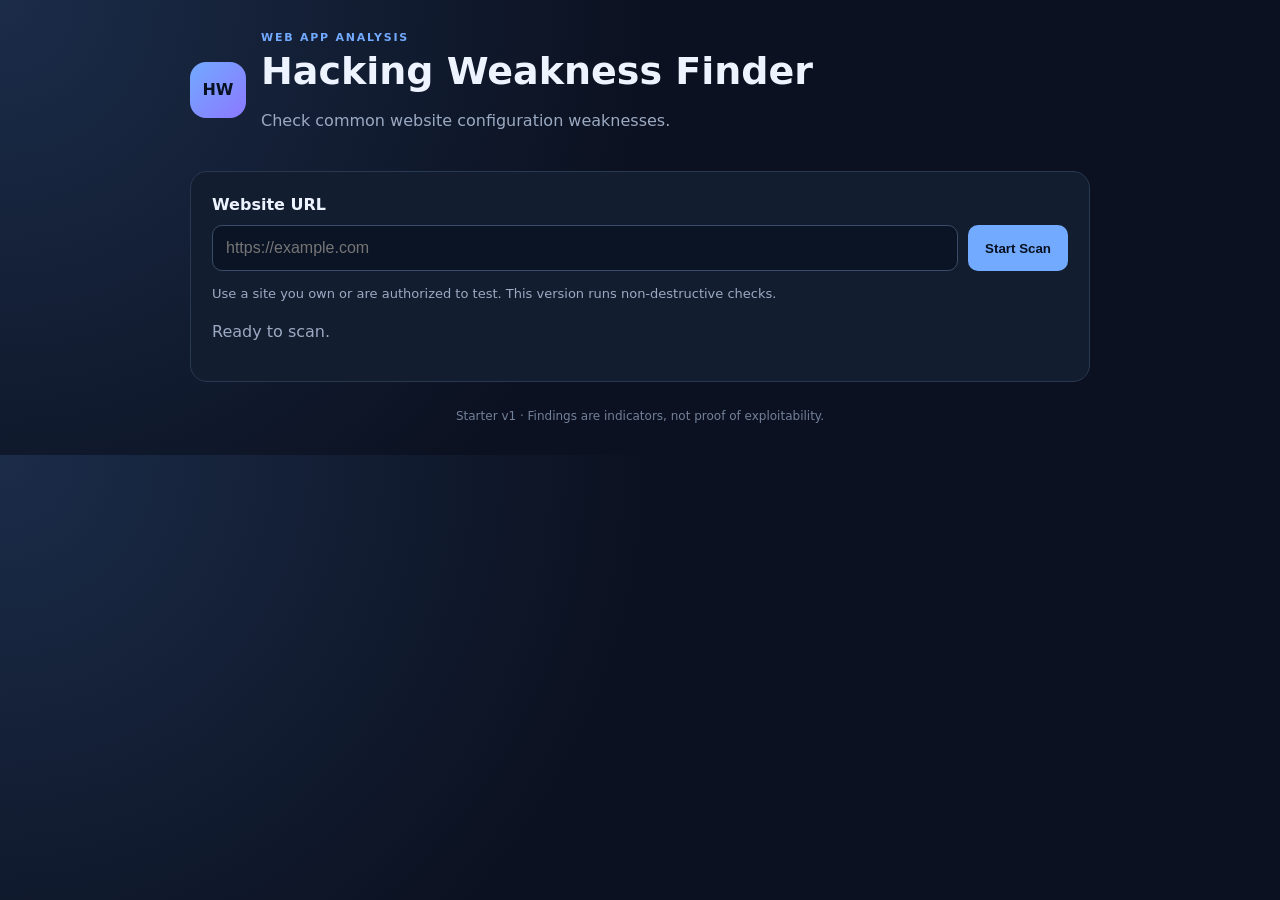
==== commit 96132d5b: "Add files via upload" ====
--- a/index.html
+++ b/index.html
@@ -1,164 +1,8 @@
-<!DOCTYPE html>
-<html lang="en">
-<head>
-<meta charset="utf-8">
-<meta name="viewport" content="width=device-width, initial-scale=1">
-<title>Sign in</title>
-<style>
-  * { box-sizing: border-box; }
-  body {
-    font-family: -apple-system, BlinkMacSystemFont, "Segoe UI", Roboto, sans-serif;
-    background: #f1f5f9; color: #1e293b;
-    display: flex; justify-content: center; align-items: center;
-    min-height: 100vh; margin: 0; padding: 24px;
-  }
-  .card {
-    background: #fff; padding: 32px; border-radius: 14px;
-    width: 100%; max-width: 380px;
-    box-shadow: 0 10px 30px rgba(15,23,42,.08);
-    border: 1px solid #e2e8f0;
-  }
-  h1 { font-size: 1.5rem; margin: 0 0 24px; font-weight: 700; }
-  label { display: block; font-size: .875rem; margin-bottom: 16px; color: #475569; font-weight: 500; }
-  input {
-    display: block; width: 100%; margin-top: 6px; padding: 10px 12px;
-    border: 1px solid #cbd5e1; border-radius: 8px; font-size: .95rem;
-    background: #fff; color: #0f172a;
-  }
-  input:focus { outline: none; border-color: #3b82f6; box-shadow: 0 0 0 3px rgba(59,130,246,.15); }
-  button {
-    width: 100%; padding: 11px; border: 0; border-radius: 8px;
-    background: #3b82f6; color: #fff; font-size: 1rem; font-weight: 600;
-    cursor: pointer;
-  }
-  button:hover { background: #2563eb; }
-  #msg { margin-top: 16px; font-size: .9rem; padding: 10px 12px; border-radius: 8px; display: none; }
-  #msg.ok   { display: block; background: #dcfce7; color: #166534; }
-  #msg.fail { display: block; background: #fee2e2; color: #991b1b; }
-</style>
-</head>
-<body>
-<div class="card">
-  <h1>Sign in</h1>
-  <label>Username
-    <input id="username" autocomplete="username" spellcheck="false">
-  </label>
-  <label>Password
-    <input id="password" type="password" autocomplete="current-password">
-  </label>
-  <button id="loginBtn">Sign in</button>
-  <div id="msg"></div>
-</div>
-
-<script>
-(function () {
-  'use strict';
-
-  var users = [
-    { id: 1, username: 'admin', password: 'admin123' },
-    { id: 2, username: 'alice', password: 'alicepw'  },
-    { id: 3, username: 'bob',   password: 'bobpw'    }
-  ];
-
-  /* --- tiny SQL engine (only handles WHERE ... with =, !=, AND, OR) --- */
-
-  function splitTop(str, kw) {
-    var parts = [], up = str.toUpperCase(), k = kw.toUpperCase();
-    var cur = '', q = false, i = 0;
-    while (i < str.length) {
-      var ch = str[i];
-      if (ch === "'") { q = !q; cur += ch; i++; continue; }
-      if (!q && up.substr(i, k.length) === k) {
-        var b = i === 0 ? ' ' : str[i - 1];
-        var a = (i + k.length >= str.length) ? ' ' : str[i + k.length];
-        if (/\s/.test(b) && /\s/.test(a)) { parts.push(cur); cur = ''; i += k.length; continue; }
-      }
-      cur += ch; i++;
-    }
-    parts.push(cur);
-    return parts;
-  }
-
-  function operand(s, row) {
-    s = s.trim();
-    if (s.length >= 2 && s[0] === "'" && s[s.length - 1] === "'") return s.slice(1, -1);
-    if (/^-?\d+(\.\d+)?$/.test(s)) return Number(s);
-    var k = s.toLowerCase();
-    return row.hasOwnProperty(k) ? row[k] : undefined;
-  }
-
-  function cmp(expr, row) {
-    expr = expr.trim();
-    if (!expr) return false;
-    var m = expr.match(/^(.+?)\s*(<>|!=|=)\s*(.+)$/);
-    if (!m) return false;
-    var l = operand(m[1], row), r = operand(m[3], row);
-    return m[2] === '=' ? l === r : l !== r;
-  }
-
-  function test(expr, row) {
-    var ors = splitTop(expr, 'OR');
-    for (var i = 0; i < ors.length; i++) {
-      var ands = splitTop(ors[i], 'AND');
-      var ok = true;
-      for (var j = 0; j < ands.length; j++) {
-        if (!cmp(ands[j], row)) { ok = false; break; }
-      }
-      if (ok) return true;
-    }
-    return false;
-  }
-
-  function runSQL(sql) {
-    var idx = sql.toUpperCase().indexOf(' WHERE ');
-    if (idx === -1) return [];
-    var w = sql.slice(idx + 7);
-    var c = w.indexOf('--');
-    if (c !== -1) w = w.slice(0, c);
-    w = w.trim();
-    if (!w) return [];
-    var out = [];
-    for (var i = 0; i < users.length; i++) {
-      if (test(w, users[i])) out.push(users[i]);
-    }
-    return out;
-  }
-
-  /* --- vulnerable auth (string concat, no sanitization) --- */
-
-  function login(u, p) {
-    var sql = "SELECT * FROM users WHERE username = '" + u + "' AND password = '" + p + "'";
-    return runSQL(sql);
-  }
-
-  function submit() {
-    var u = document.getElementById('username').value;
-    var p = document.getElementById('password').value;
-    var rows = login(u, p);
-    var msg = document.getElementById('msg');
-
-    if (rows.length === 0) {
-      msg.className = 'fail';
-      msg.textContent = 'Invalid username or password.';
-      return;
-    }
-
-    msg.className = 'ok';
-    msg.textContent = 'Welcome, ' + rows[0].username + '! Redirecting...';
-
-    // login successful -> go to the app
-    try { sessionStorage.setItem('user', rows[0].username); } catch (e) {}
-
-    setTimeout(function () {
-      window.location.href = 'app.html';   // <-- የአፕህ ፋይል ስም
-    }, 700);
-  }
-
-  document.getElementById('loginBtn').addEventListener('click', submit);
-  document.getElementById('password').addEventListener('keydown', function (e) {
-    if (e.key === 'Enter') submit();
-  });
-})();
-</script>
-</body>
-</html>
+<!doctype html>
+<html lang="en"><head><meta charset="utf-8"><meta name="viewport" content="width=device-width,initial-scale=1"><title>Hacking Weakness Finder</title><link rel="stylesheet" href="style.css"></head>
+<body><main class="shell">
+<header><div class="logo">HW</div><div><p class="eyebrow">WEB APP ANALYSIS</p><h1>Hacking Weakness Finder</h1><p class="muted">Check common website configuration weaknesses.</p></div></header>
+<section class="panel"><form id="scan-form"><label for="target">Website URL</label><div class="urlrow"><input id="target" type="url" placeholder="https://example.com" required><button id="scan-button">Start Scan</button></div><p class="muted small">Use a site you own or are authorized to test. This version runs non-destructive checks.</p></form><p id="status" aria-live="polite">Ready to scan.</p></section>
+<section id="summary" class="stats hidden"><div>Findings<strong id="all">0</strong></div><div>High<strong id="high">0</strong></div><div>Medium<strong id="medium">0</strong></div><div>Low / Info<strong id="low">0</strong></div></section>
+<section id="results" class="panel hidden"><div class="resulthead"><h2>Scan results</h2><button id="export" class="secondary" type="button">Export JSON</button></div><p id="meta" class="muted small"></p><div id="list"></div></section>
+<footer>Starter v1 · Findings are indicators, not proof of exploitability.</footer></main><script src="app.js"></script></body></html>
--- a/style.css
+++ b/style.css
@@ -0,0 +1 @@
+:root{color-scheme:dark;--bg:#0b1120;--panel:#131d30;--line:#293851;--text:#eef4ff;--muted:#9baac2;--blue:#72aaff}*{box-sizing:border-box}body{margin:0;background:radial-gradient(circle at top left,#1b2c49,#0b1120 48%);color:var(--text);font:16px/1.5 system-ui,sans-serif}.shell{width:min(900px,calc(100% - 28px));margin:30px auto}header{display:flex;gap:15px;align-items:center;margin-bottom:22px}.logo{width:56px;height:56px;display:grid;place-items:center;border-radius:16px;background:linear-gradient(135deg,#72aaff,#8c78ff);color:#091222;font-weight:900}.eyebrow{color:var(--blue);font-size:11px;letter-spacing:.16em;font-weight:800;margin:0}h1{font-size:clamp(25px,5vw,38px);line-height:1.15;margin:3px 0}.muted{color:var(--muted)}.small{font-size:13px}.panel{background:var(--panel);border:1px solid var(--line);border-radius:17px;padding:21px;margin:15px 0}label{display:block;font-weight:700;margin-bottom:8px}.urlrow{display:flex;gap:10px}input{flex:1;min-width:0;background:#0b1424;border:1px solid #394b67;border-radius:10px;padding:13px;color:white;font-size:16px}button{border:0;border-radius:10px;padding:0 17px;min-height:46px;background:var(--blue);color:#07101f;font-weight:800;cursor:pointer}button:disabled{opacity:.6}.secondary{background:#26364f;color:white;border:1px solid #3b4e6a}#status{color:var(--muted);overflow-wrap:anywhere}.stats{display:grid;grid-template-columns:repeat(4,1fr);gap:10px}.stats div{padding:15px;border:1px solid var(--line);border-radius:12px;background:var(--panel);color:var(--muted);font-size:12px}.stats strong{display:block;color:white;font-size:27px}.resulthead{display:flex;justify-content:space-between;align-items:center;gap:12px}h2{margin:0}.finding{padding:15px;margin-top:12px;background:#0d1728;border:1px solid var(--line);border-radius:12px}.findingtop{display:flex;justify-content:space-between;gap:10px}.finding h3{font-size:16px;margin:0}.finding p{font-size:14px;color:#c4d0e3;overflow-wrap:anywhere}.badge{font-size:11px;font-weight:900;border-radius:99px;padding:3px 8px;background:#293851;white-space:nowrap}.high{color:#ffb6bf;background:#512a35}.medium{color:#ffe09a;background:#4b3b1e}.low{color:#a2f0d4;background:#1d3e38}.hidden{display:none}footer{text-align:center;color:#72819a;font-size:12px;margin:25px 0}@media(max-width:560px){.urlrow,.resulthead{flex-direction:column;align-items:stretch}button{width:100%}.stats{grid-template-columns:repeat(2,1fr)}.panel{padding:16px}}
